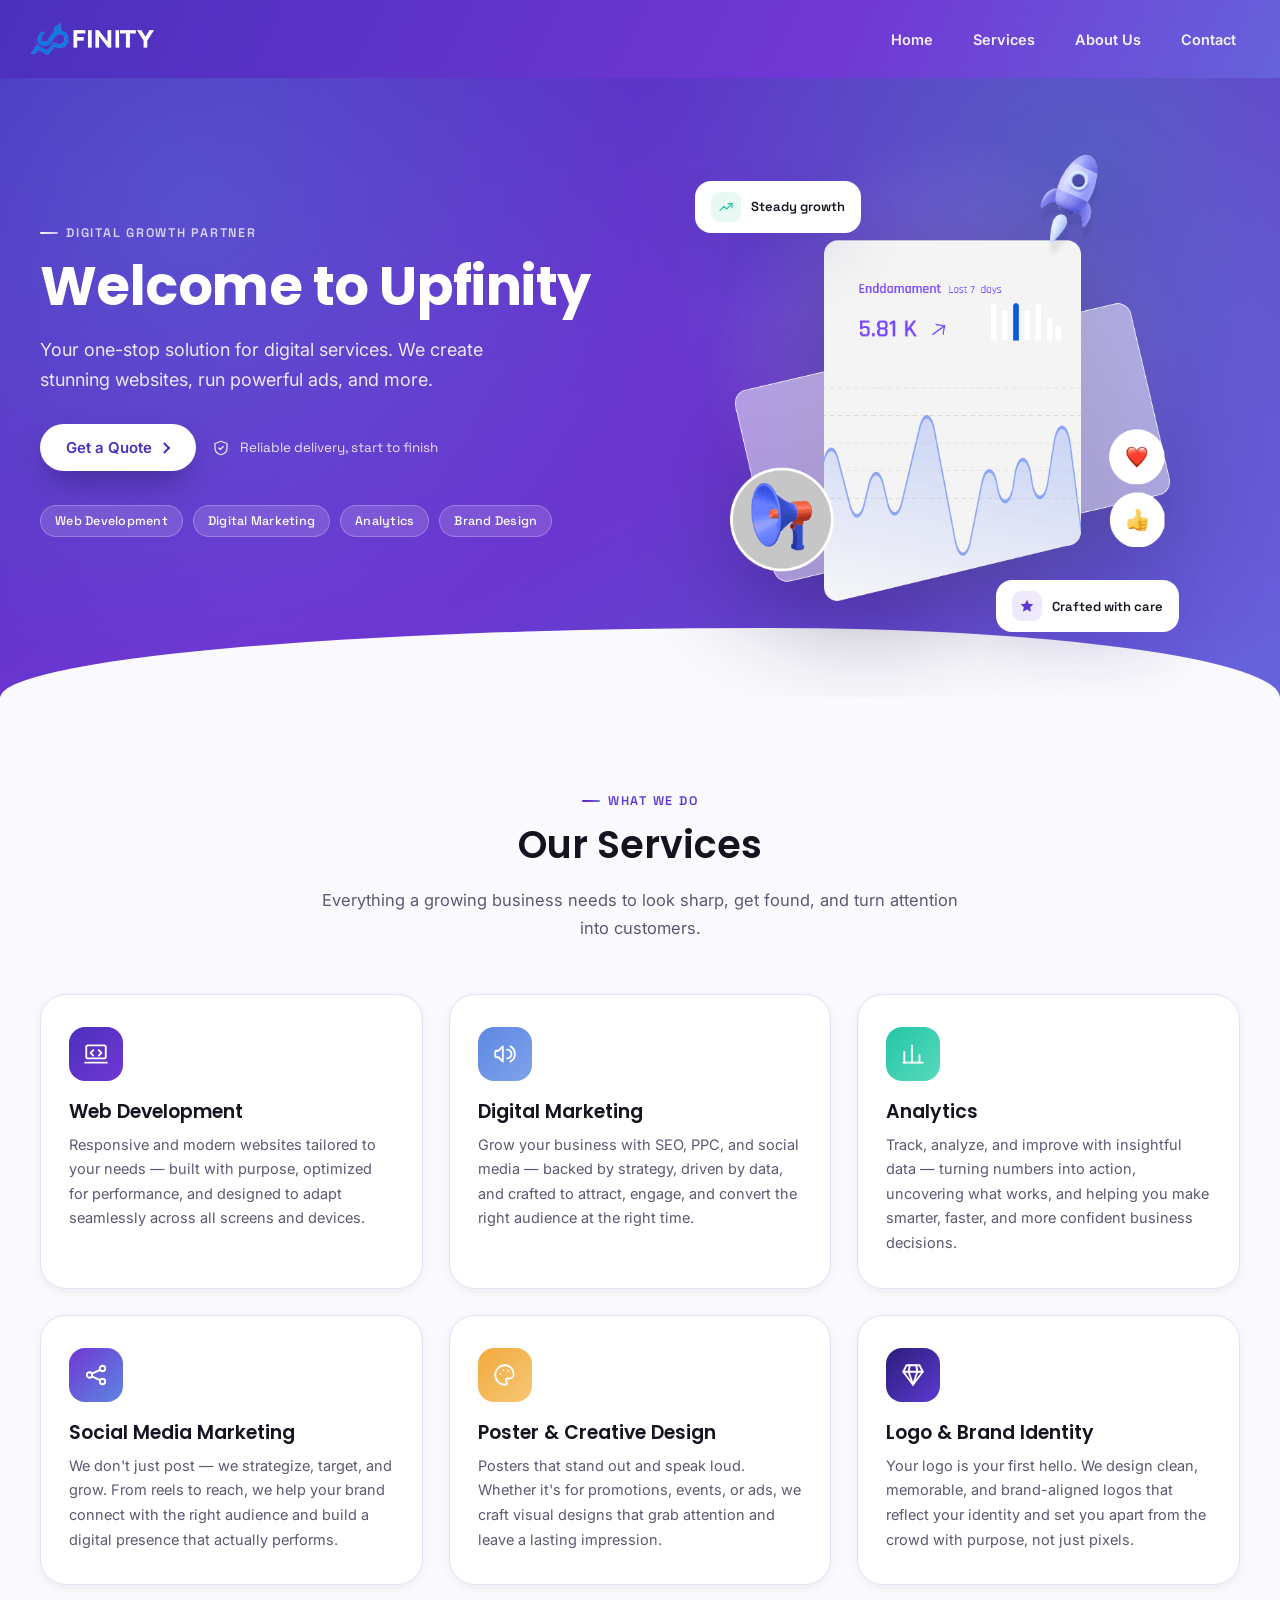
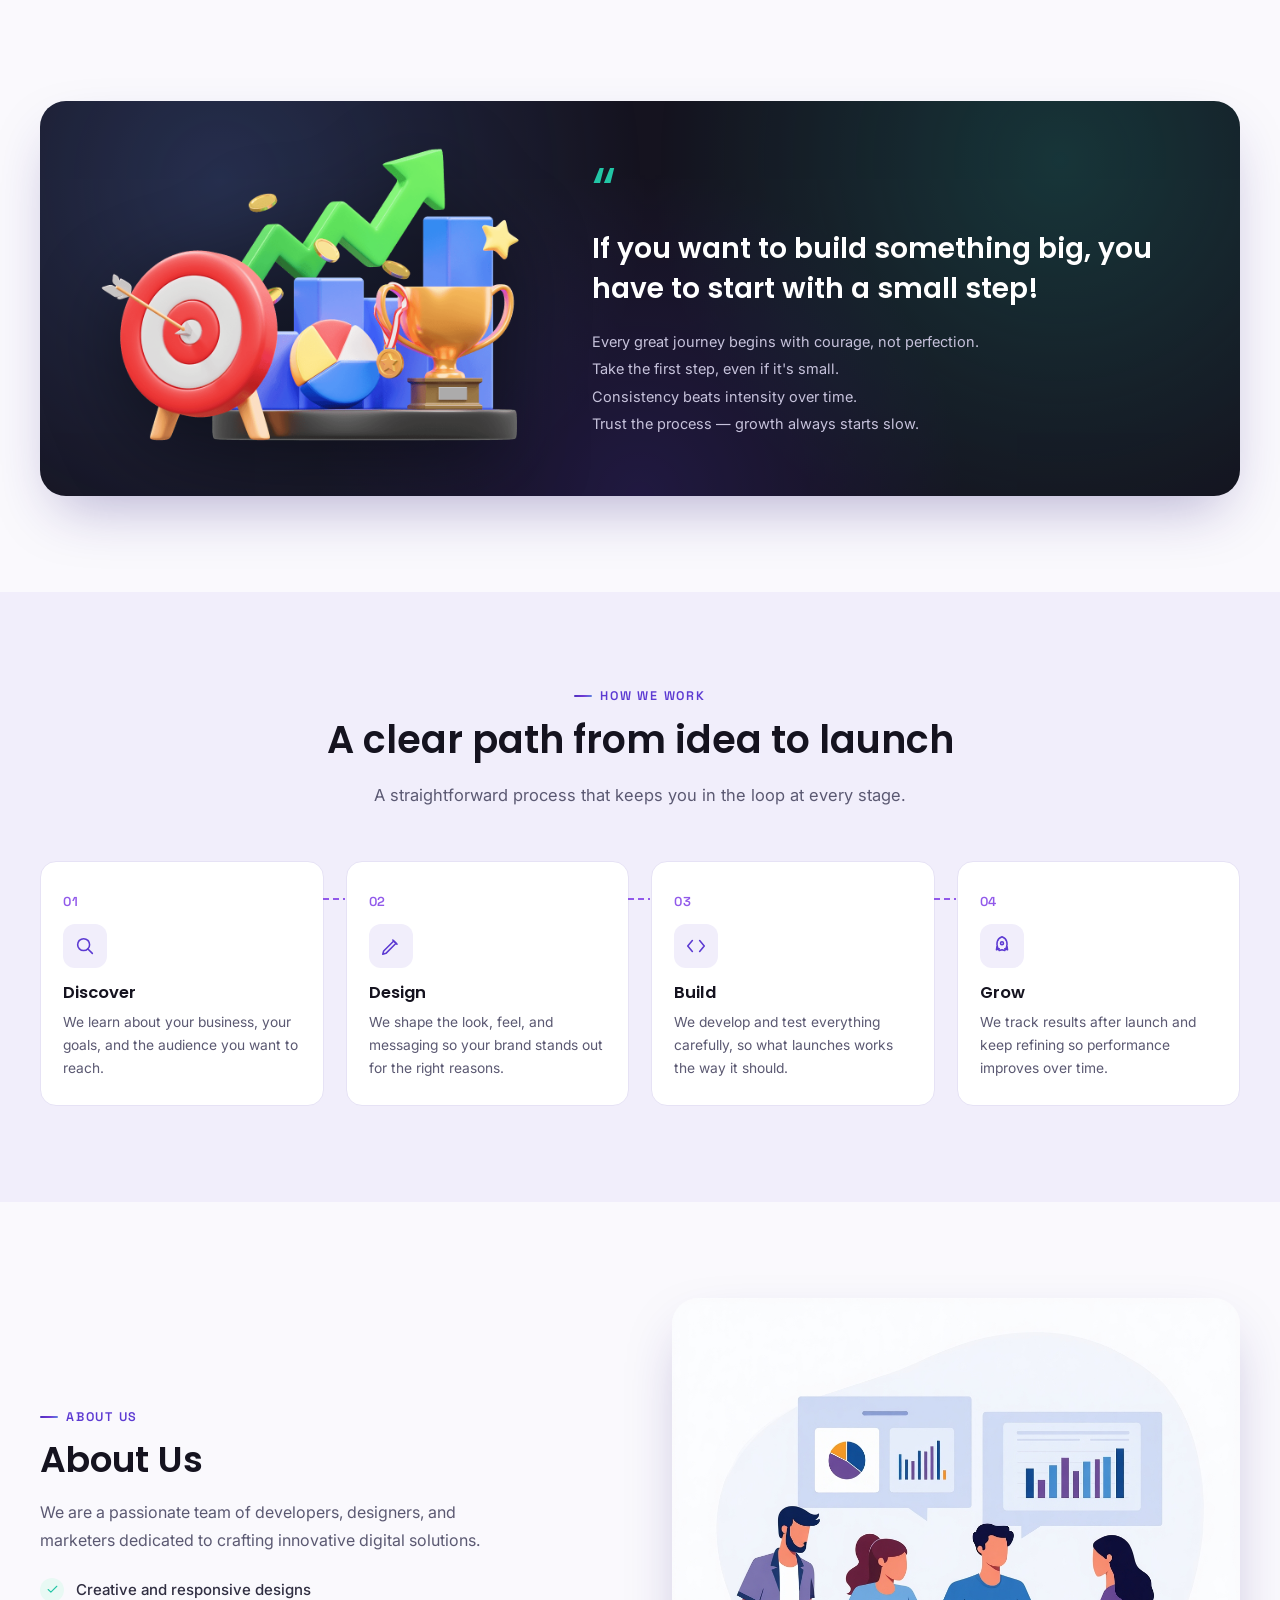
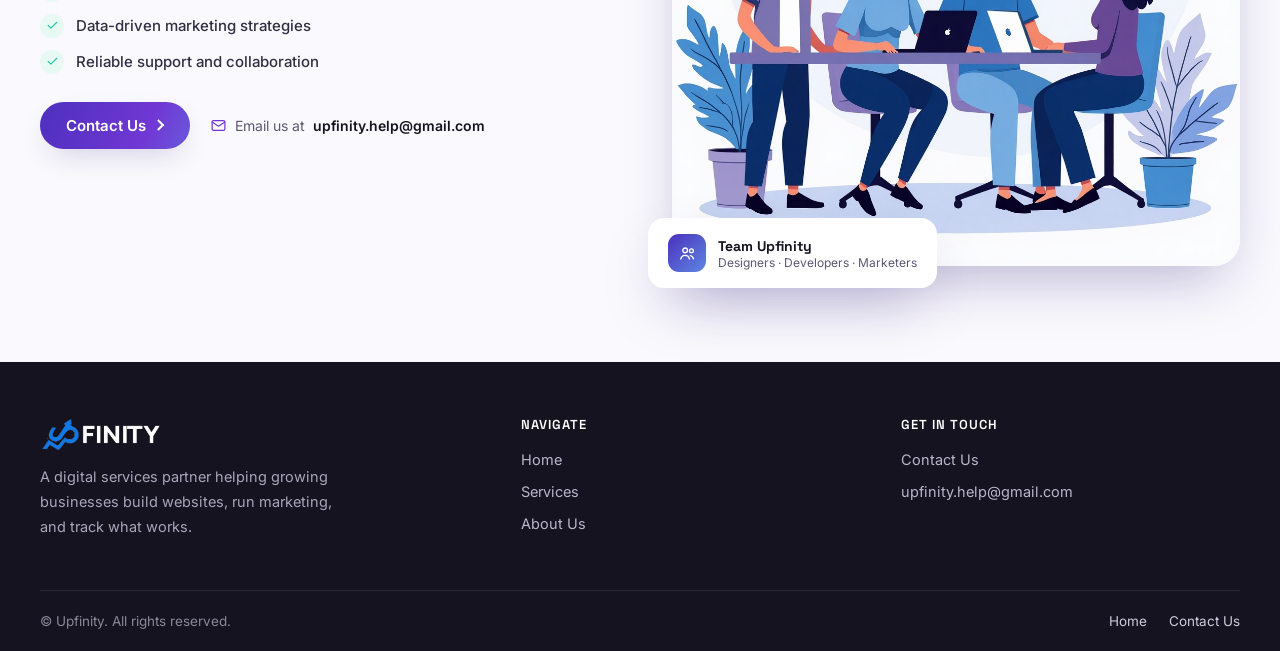
==== index.html @ d8beb96d "fix : nav bar home link" ====
<!DOCTYPE html>
<html lang="en">

<head>
  <meta charset="UTF-8" />
  <meta name="viewport" content="width=device-width, initial-scale=1.0" />
  <title>Upfinity — Digital Services That Move Your Business Up</title>
  <meta name="description" content="Upfinity is a digital services partner for growing businesses — web development, digital marketing, analytics, social media, and brand design." />

  <link rel="preconnect" href="https://fonts.googleapis.com">
  <link rel="preconnect" href="https://fonts.gstatic.com" crossorigin>
  <link href="https://fonts.googleapis.com/css2?family=Poppins:wght@500;600;700&family=Inter:wght@400;500;600&family=Space+Grotesk:wght@500;600&display=swap" rel="stylesheet" />

  <link rel="stylesheet" href="css/theme.css" />
  <link rel="stylesheet" href="css/style.css" />
  <link rel="icon" type="image/png" href="favicon.png">
</head>

<body class="js-off">

  <header>
    <div class="header-inner">
      <a href="index.html" class="brand-link"><img src="images/name.png" alt="Upfinity" class="up-name"></a>

      <nav id="site-nav">
        <ul class="nav-links">
          <li><a href="https://upfinity.netlify.app">Home</a></li>
          <li><a href="#services">Services</a></li>
          <li><a href="#about">About Us</a></li>
          <li><a href="#contact">Contact</a></li>
        </ul>
      </nav>

      <button class="nav-toggle" type="button" aria-label="Toggle menu" aria-controls="site-nav" aria-expanded="false">
        <svg class="icon-menu" viewBox="0 0 24 24" fill="none" stroke="currentColor" stroke-width="1.8" stroke-linecap="round"><line x1="3" y1="6" x2="21" y2="6"/><line x1="3" y1="12" x2="21" y2="12"/><line x1="3" y1="18" x2="21" y2="18"/></svg>
        <svg class="icon-close" viewBox="0 0 24 24" fill="none" stroke="currentColor" stroke-width="1.8" stroke-linecap="round"><line x1="5" y1="5" x2="19" y2="19"/><line x1="19" y1="5" x2="5" y2="19"/></svg>
      </button>
    </div>
  </header>

  <section class="hero" id="hero">
    <div class="container">
      <div class="hero-text" data-reveal>
        <span class="eyebrow on-dark">Digital growth partner</span>
        <h1>Welcome to Upfinity</h1>
        <p>Your one-stop solution for digital services. We create stunning websites, run powerful ads, and more.</p>

        <div class="hero-cta-row">
          <a href="contact.html" class="btn-about">Get a Quote</a>
          <span class="hero-note">
            <svg viewBox="0 0 24 24" fill="none" stroke="currentColor" stroke-width="1.7" stroke-linecap="round" stroke-linejoin="round"><path d="M12 3 4 6v6c0 4.5 3 7.7 8 9 5-1.3 8-4.5 8-9V6l-8-3Z"/><path d="m9 12 2 2 4-4"/></svg>
            Reliable delivery, start to finish
          </span>
        </div>

        <div class="capability-strip">
          <span>Web Development</span>
          <span>Digital Marketing</span>
          <span>Analytics</span>
          <span>Brand Design</span>
        </div>
      </div>

      <div class="hero-art" data-reveal="scale">
        <div class="hero-art-frame">
          <div class="hero-glow" aria-hidden="true"></div>
          <img src="images/banner-img.png" alt="Upfinity growth analytics dashboard">

          <div class="float-chip chip-a" aria-hidden="true">
            <span class="chip-ic">
              <svg viewBox="0 0 24 24" fill="none" stroke="currentColor" stroke-width="1.7" stroke-linecap="round" stroke-linejoin="round"><path d="M3 17l6-6 4 4 8-8"/><path d="M15 7h6v6"/></svg>
            </span>
            Steady growth
          </div>
          <div class="float-chip chip-b" aria-hidden="true">
            <span class="chip-ic">
              <svg viewBox="0 0 24 24" fill="currentColor" stroke="none"><path d="M12 2.5 14.8 8.6 21.5 9.5 16.7 14 18 20.7 12 17.3 6 20.7 7.3 14 2.5 9.5 9.2 8.6 12 2.5Z"/></svg>
            </span>
            Crafted with care
          </div>
        </div>
      </div>
    </div>
  </section>

  <section class="section" id="services">
    <div class="container">
      <div class="section-head" data-reveal>
        <span class="eyebrow" style="justify-content:center;display:flex;">What we do</span>
        <h2>Our Services</h2>
        <p>Everything a growing business needs to look sharp, get found, and turn attention into customers.</p>
      </div>

      <div class="features">
        <div class="card" data-reveal>
          <div class="card-icon">
            <svg viewBox="0 0 24 24" fill="none" stroke="currentColor" stroke-width="1.7" stroke-linecap="round" stroke-linejoin="round"><rect x="3" y="4" width="18" height="12" rx="1.5"/><path d="M2 20h20"/><path d="M9.5 8.5 7 11l2.5 2.5"/><path d="M14.5 8.5 17 11l-2.5 2.5"/></svg>
          </div>
          <h3>Web Development</h3>
          <p>Responsive and modern websites tailored to your needs — built with purpose, optimized for performance, and designed to adapt seamlessly across all screens and devices.</p>
        </div>

        <div class="card" data-reveal>
          <div class="card-icon">
            <svg viewBox="0 0 24 24" fill="none" stroke="currentColor" stroke-width="1.7" stroke-linecap="round" stroke-linejoin="round"><path d="M3 10v4a1 1 0 0 0 1 1h2l4 4V5L6 9H4a1 1 0 0 0-1 1Z"/><path d="M14 8a4 4 0 0 1 0 8"/><path d="M17 5a8 8 0 0 1 0 14"/></svg>
          </div>
          <h3>Digital Marketing</h3>
          <p>Grow your business with SEO, PPC, and social media — backed by strategy, driven by data, and crafted to attract, engage, and convert the right audience at the right time.</p>
        </div>

        <div class="card" data-reveal>
          <div class="card-icon">
            <svg viewBox="0 0 24 24" fill="none" stroke="currentColor" stroke-width="1.7" stroke-linecap="round" stroke-linejoin="round"><path d="M4 20V10"/><path d="M11 20V4"/><path d="M18 20v-7"/><path d="M3 20h18"/></svg>
          </div>
          <h3>Analytics</h3>
          <p>Track, analyze, and improve with insightful data — turning numbers into action, uncovering what works, and helping you make smarter, faster, and more confident business decisions.</p>
        </div>

        <div class="card" data-reveal>
          <div class="card-icon">
            <svg viewBox="0 0 24 24" fill="none" stroke="currentColor" stroke-width="1.7" stroke-linecap="round" stroke-linejoin="round"><circle cx="6" cy="12" r="2.5"/><circle cx="18" cy="6" r="2.5"/><circle cx="18" cy="18" r="2.5"/><path d="M8.2 10.8 15.8 7.2"/><path d="M8.2 13.2 15.8 16.8"/></svg>
          </div>
          <h3>Social Media Marketing</h3>
          <p>We don't just post — we strategize, target, and grow. From reels to reach, we help your brand connect with the right audience and build a digital presence that actually performs.</p>
        </div>

        <div class="card" data-reveal>
          <div class="card-icon">
            <svg viewBox="0 0 24 24" fill="none" stroke="currentColor" stroke-width="1.7" stroke-linecap="round" stroke-linejoin="round"><path d="M12 3a9 9 0 1 0 0 18c1.1 0 1.8-.9 1.8-1.8 0-.5-.2-.9-.5-1.2-.3-.3-.5-.7-.5-1.2 0-.9.7-1.6 1.6-1.6H16a4 4 0 0 0 4-4c0-4.4-3.6-8.2-8-8.2Z"/><path d="M7.5 11h.01M10.5 7.5h.01M15 8h.01"/></svg>
          </div>
          <h3>Poster &amp; Creative Design</h3>
          <p>Posters that stand out and speak loud. Whether it's for promotions, events, or ads, we craft visual designs that grab attention and leave a lasting impression.</p>
        </div>

        <div class="card" data-reveal>
          <div class="card-icon">
            <svg viewBox="0 0 24 24" fill="none" stroke="currentColor" stroke-width="1.7" stroke-linecap="round" stroke-linejoin="round"><path d="M6 3h12l3 6-9 12L3 9Z"/><path d="M3 9h18"/><path d="M9 3 8 9l4 12 4-12-1-6"/></svg>
          </div>
          <h3>Logo &amp; Brand Identity</h3>
          <p>Your logo is your first hello. We design clean, memorable, and brand-aligned logos that reflect your identity and set you apart from the crowd with purpose, not just pixels.</p>
        </div>
      </div>
    </div>
  </section>

  <section class="growth-panel">
    <div class="container">
      <div class="growth-card" data-reveal>
        <div class="growth-media">
          <img src="images/grow.png" alt="Illustration representing business growth and achievement">
        </div>
        <div class="growth-copy">
          <span class="quote-mark" aria-hidden="true">&ldquo;</span>
          <h3>If you want to build something big, you have to start with a small step!</h3>
          <p>
            Every great journey begins with courage, not perfection.<br>
            Take the first step, even if it's small.<br>
            Consistency beats intensity over time.<br>
            Trust the process — growth always starts slow.
          </p>
        </div>
      </div>
    </div>
  </section>

  <section class="section" id="process">
    <div class="container">
      <div class="section-head" data-reveal>
        <span class="eyebrow" style="justify-content:center;display:flex;">How we work</span>
        <h2>A clear path from idea to launch</h2>
        <p>A straightforward process that keeps you in the loop at every stage.</p>
      </div>

      <div class="process-grid">
        <div class="process-step" data-reveal>
          <span class="step-num">01</span>
          <div class="step-icon">
            <svg viewBox="0 0 24 24" fill="none" stroke="currentColor" stroke-width="1.7" stroke-linecap="round" stroke-linejoin="round"><circle cx="10.5" cy="10.5" r="6.5"/><line x1="20" y1="20" x2="15.2" y2="15.2"/></svg>
          </div>
          <h3>Discover</h3>
          <p>We learn about your business, your goals, and the audience you want to reach.</p>
        </div>

        <div class="process-step" data-reveal>
          <span class="step-num">02</span>
          <div class="step-icon">
            <svg viewBox="0 0 24 24" fill="none" stroke="currentColor" stroke-width="1.7" stroke-linecap="round" stroke-linejoin="round"><path d="M3 21l3.5-1 11-11-2.5-2.5-11 11L3 21Z"/><path d="M14 5.5 18.5 10"/></svg>
          </div>
          <h3>Design</h3>
          <p>We shape the look, feel, and messaging so your brand stands out for the right reasons.</p>
        </div>

        <div class="process-step" data-reveal>
          <span class="step-num">03</span>
          <div class="step-icon">
            <svg viewBox="0 0 24 24" fill="none" stroke="currentColor" stroke-width="1.7" stroke-linecap="round" stroke-linejoin="round"><polyline points="8 6 3 12 8 18"/><polyline points="16 6 21 12 16 18"/></svg>
          </div>
          <h3>Build</h3>
          <p>We develop and test everything carefully, so what launches works the way it should.</p>
        </div>

        <div class="process-step" data-reveal>
          <span class="step-num">04</span>
          <div class="step-icon">
            <svg viewBox="0 0 24 24" fill="none" stroke="currentColor" stroke-width="1.7" stroke-linecap="round" stroke-linejoin="round"><path d="M12 2c3 1 5.5 4 5.5 8 0 3-1.5 5.5-2.5 7l-3-1-3 1c-1-1.5-2.5-4-2.5-7 0-4 2.5-7 5.5-8Z"/><path d="M9 15l-3 1 .5-3.2"/><path d="M15 15l3 1-.5-3.2"/><circle cx="12" cy="9" r="1.6"/></svg>
          </div>
          <h3>Grow</h3>
          <p>We track results after launch and keep refining so performance improves over time.</p>
        </div>
      </div>
    </div>
  </section>

  <section class="section" id="about">
    <div class="container">
      <div class="about-container">
        <div class="about-text" data-reveal>
          <span class="eyebrow">About us</span>
          <h2>About Us</h2>
          <p>
            We are a passionate team of developers, designers, and marketers dedicated to crafting innovative digital solutions.
          </p>
          <ul class="about-list">
            <li><span class="li-check"><svg viewBox="0 0 24 24" fill="none" stroke="currentColor" stroke-width="2" stroke-linecap="round" stroke-linejoin="round"><polyline points="20 6 9 17 4 12"/></svg></span>Creative and responsive designs</li>
            <li><span class="li-check"><svg viewBox="0 0 24 24" fill="none" stroke="currentColor" stroke-width="2" stroke-linecap="round" stroke-linejoin="round"><polyline points="20 6 9 17 4 12"/></svg></span>Data-driven marketing strategies</li>
            <li><span class="li-check"><svg viewBox="0 0 24 24" fill="none" stroke="currentColor" stroke-width="2" stroke-linecap="round" stroke-linejoin="round"><polyline points="20 6 9 17 4 12"/></svg></span>Reliable support and collaboration</li>
          </ul>

          <div class="about-actions">
            <a href="contact.html" class="btn-about">Contact Us</a>
            <span class="about-email">
              <svg viewBox="0 0 24 24" fill="none" stroke="currentColor" stroke-width="1.7" stroke-linecap="round" stroke-linejoin="round"><rect x="3" y="5" width="18" height="14" rx="2"/><path d="m3 7 9 6 9-6"/></svg>
              Email us at <strong>upfinity.help@gmail.com</strong>
            </span>
          </div>
        </div>

        <div class="about-image" data-reveal="scale">
          <div class="about-image-frame">
            <img src="images/about-us.jpg" alt="The Upfinity team collaborating around a shared table">
          </div>
          <div class="about-badge">
            <span class="badge-ic">
              <svg viewBox="0 0 24 24" fill="none" stroke="currentColor" stroke-width="1.7" stroke-linecap="round" stroke-linejoin="round"><circle cx="9" cy="8" r="3"/><path d="M3.5 19c.8-3 3-4.6 5.5-4.6s4.7 1.6 5.5 4.6"/><circle cx="17" cy="8.5" r="2.4"/><path d="M15.5 14.6c1.9.3 3.4 1.7 4 4"/></svg>
            </span>
            <span>
              <strong>Team Upfinity</strong>
              <span>Designers · Developers · Marketers</span>
            </span>
          </div>
        </div>
      </div>
    </div>
  </section>

  <footer id="contact">
    <div class="container">
      <div class="footer-grid">
        <div class="footer-brand">
          <img src="images/name.png" alt="Upfinity" class="up-name">
          <p>A digital services partner helping growing businesses build websites, run marketing, and track what works.</p>
        </div>
        <div class="footer-col">
          <h4>Navigate</h4>
          <ul>
            <li><a href="https://upfinity-git.github.io/upfinity-site/">Home</a></li>
            <li><a href="#services">Services</a></li>
            <li><a href="#about">About Us</a></li>
          </ul>
        </div>
        <div class="footer-col">
          <h4>Get in touch</h4>
          <ul>
            <li><a href="contact.html">Contact Us</a></li>
            <li><a href="mailto:upfinity.help@gmail.com">upfinity.help@gmail.com</a></li>
          </ul>
        </div>
      </div>
      <div class="footer-container">
        <p class="copyright">© Upfinity. All rights reserved.</p>
        <div class="footer-links">
          <a href="https://upfinity-git.github.io/upfinity-site/">Home</a>
          <a href="contact.html">Contact Us</a>
        </div>
      </div>
    </div>
  </footer>

  <button class="to-top" type="button" aria-label="Back to top">
    <svg viewBox="0 0 24 24" fill="none" stroke="currentColor" stroke-width="2" stroke-linecap="round" stroke-linejoin="round"><line x1="12" y1="19" x2="12" y2="5"/><polyline points="6 11 12 5 18 11"/></svg>
  </button>

  <script src="js/main.js"></script>
</body>
</html>
---- css/theme.css ----
/* =========================================================
   UPFINITY — SHARED THEME
   Design tokens, reset, header/nav, footer, buttons, utilities.
   Loaded on every page, before the page-specific stylesheet.
   ========================================================= */

:root{
  /* ---- Color: brand violet, kept from the original palette,
     extended into a small named scale ---- */
  --violet-900:#2c1c7a;
  --violet-700:#4b30bd;   /* primary — from original header/hero */
  --violet-600:#5c3ad2;
  --violet-500:#7137d4;   /* from original buttons */
  --violet-400:#9159ea;   /* from original button hover */
  --lilac-300:#c9b7f7;
  --blue-500:#5d87e1;     /* from original contact gradient */
  --teal-500:#22c6a6;     /* growth accent, refined from #30bd9b */
  --amber-500:#f2a93c;    /* small warm accent for highlights */

  --ink-900:#15131f;
  --ink-700:#312f42;
  --ink-500:#5b5972;
  --ink-300:#8f8da3;

  --surface-0:#ffffff;
  --surface-50:#faf9fd;
  --surface-100:#f1eefb;
  --surface-200:#e9e4f9;
  --border:#e6e2f5;

  --grad-brand: linear-gradient(115deg, var(--violet-700) 0%, var(--violet-500) 52%, var(--blue-500) 100%);
  --grad-brand-hover: linear-gradient(115deg, var(--violet-900) 0%, var(--violet-700) 52%, var(--violet-500) 100%);
  --grad-mesh: radial-gradient(circle at 15% 20%, rgba(93,135,225,.35), transparent 40%),
               radial-gradient(circle at 85% 15%, rgba(34,198,166,.28), transparent 38%),
               radial-gradient(circle at 50% 100%, rgba(75,48,189,.30), transparent 45%);

  /* ---- Type ---- */
  --font-display:'Poppins', 'Segoe UI', sans-serif;
  --font-body:'Inter', 'Segoe UI', sans-serif;
  --font-label:'Space Grotesk', 'Segoe UI', sans-serif;

  /* ---- Shape & shadow ---- */
  --radius-sm:10px;
  --radius-md:16px;
  --radius-lg:26px;
  --radius-pill:999px;
  --shadow-sm: 0 2px 10px rgba(21,19,31,.06);
  --shadow-md: 0 12px 30px -10px rgba(43,26,120,.22);
  --shadow-lg: 0 25px 60px -18px rgba(43,26,120,.35);

  --container:1400px;
  --header-h:78px;
}

/* ---------------------------------------------------------
   Reset
   --------------------------------------------------------- */
*, *::before, *::after{ box-sizing:border-box; }
html{ scroll-behavior:smooth; scroll-padding-top: calc(var(--header-h) + 14px); }
html, body{ width:100%; overflow-x:hidden; }

body{
  margin:0;
  font-family:var(--font-body);
  background:var(--surface-50);
  color:var(--ink-700);
  -webkit-font-smoothing:antialiased;
  text-rendering:optimizeLegibility;
}

img{ max-width:100%; height:auto; display:block; }
a{ color:inherit; }
ul{ margin:0; }
button{ font-family:inherit; }

h1,h2,h3,h4{
  font-family:var(--font-display);
  color:var(--ink-900);
  line-height:1.15;
  margin:0 0 .5em;
  font-weight:600;
}

p{ margin:0 0 1em; }

.container{
  width:100%;
  max-width:var(--container);
  margin:0 auto;
  padding:0 clamp(20px, 4vw, 40px);
}

/* Eyebrow / section label — used to name what a section is about */
.eyebrow{
  display:inline-flex;
  align-items:center;
  gap:8px;
  font-family:var(--font-label);
  font-size:12.5px;
  font-weight:600;
  letter-spacing:.14em;
  text-transform:uppercase;
  color:var(--violet-600);
  margin-bottom:14px;
}
.eyebrow::before{
  content:"";
  width:18px; height:2px;
  border-radius:2px;
  background:var(--grad-brand);
}
.eyebrow.on-dark{ color:#dcd3fb; }
.eyebrow.on-dark::before{ background:linear-gradient(90deg,#fff,#c9b7f7); }
.eyebrow.center{ display:inline-flex; justify-content:center; }

/* Reveal-on-scroll (progressive enhancement, no library) */
[data-reveal]{
  opacity:0;
  transform:translateY(22px);
  transition:opacity .7s cubic-bezier(.2,.7,.2,1), transform .7s cubic-bezier(.2,.7,.2,1);
}
[data-reveal].in-view{ opacity:1; transform:translateY(0); }
[data-reveal="scale"]{ transform:translateY(0) scale(.94); }
[data-reveal="scale"].in-view{ transform:translateY(0) scale(1); }
@media (prefers-reduced-motion: reduce){
  [data-reveal]{ opacity:1; transform:none; transition:none; }
  html{ scroll-behavior:auto; }
}
.js-off [data-reveal]{ opacity:1; transform:none; } /* if JS never runs, content still shows */

/* ---------------------------------------------------------
   Buttons — same targets/labels everywhere, styling only
   --------------------------------------------------------- */
.btn-about{
  --btn-fg:#fff;
  position:relative;
  display:inline-flex;
  align-items:center;
  gap:10px;
  padding:14px 26px;
  background:var(--grad-brand);
  background-size:140% 140%;
  background-position:0% 50%;
  color:var(--btn-fg);
  font-family:var(--font-body);
  font-weight:600;
  font-size:15px;
  border-radius:var(--radius-pill);
  text-decoration:none;
  box-shadow:var(--shadow-md);
  transition:transform .25s ease, box-shadow .25s ease, background-position .5s ease;
}
.btn-about::after{
  content:"";
  width:8px; height:8px;
  border-top:2px solid currentColor;
  border-right:2px solid currentColor;
  transform:rotate(45deg) translate(-1px,1px);
  transition:transform .25s ease;
}
.btn-about:hover{
  transform:translateY(-3px);
  box-shadow:var(--shadow-lg);
  background-position:100% 50%;
}
.btn-about:hover::after{ transform:rotate(45deg) translate(1px,-1px); }
.btn-about:active{ transform:translateY(-1px); }
.btn-about:focus-visible{ outline:3px solid var(--blue-500); outline-offset:3px; }

.btn-ghost{
  display:inline-flex;
  align-items:center;
  gap:8px;
  padding:13px 24px;
  border-radius:var(--radius-pill);
  border:1.5px solid var(--border);
  color:var(--ink-700);
  font-weight:600;
  font-size:15px;
  text-decoration:none;
  background:var(--surface-0);
  transition:border-color .25s ease, transform .25s ease, color .25s ease;
}
.btn-ghost:hover{ border-color:var(--violet-500); color:var(--violet-600); transform:translateY(-2px); }

/* ---------------------------------------------------------
   Header
   --------------------------------------------------------- */
header{
  position:sticky;
  top:0;
  z-index:100;
  height:var(--header-h);
  display:flex;
  align-items:center;
  padding:0 28px;
  background:linear-gradient(115deg, var(--violet-700), var(--violet-500) 65%, var(--blue-500) 130%);
  color:#fff;
}
header .header-inner{
  width:100%;
  max-width:var(--container);
  margin:0 auto;
  display:flex;
  align-items:center;
  justify-content:space-between;
  gap:20px;
}
header.is-scrolled{
  box-shadow:0 10px 30px -12px rgba(21,10,60,.45);
}
.brand-link{ display:inline-flex; align-items:center; }
.up-name{ width:158px; height:auto; }

nav{ display:flex; align-items:center; }
.nav-links{
  display:flex;
  align-items:center;
  gap:8px;
  list-style:none;
  padding:0;
  margin:0;
}
.nav-links a{
  display:inline-block;
  padding:9px 16px;
  color:#fff;
  text-decoration:none;
  font-weight:600;
  font-size:14.5px;
  border-radius:var(--radius-pill);
  opacity:.92;
  transition:background .25s ease, opacity .25s ease;
}
.nav-links a:hover{ background:rgba(255,255,255,.16); opacity:1; }
.nav-links a:focus-visible{ outline:2px solid #fff; outline-offset:2px; }

.nav-toggle{
  display:none;
  width:44px; height:44px;
  border-radius:var(--radius-sm);
  border:1px solid rgba(255,255,255,.4);
  background:rgba(255,255,255,.08);
  color:#fff;
  align-items:center;
  justify-content:center;
  cursor:pointer;
}
.nav-toggle svg{ width:22px; height:22px; }
.nav-toggle .icon-close{ display:none; }
.nav-open .nav-toggle .icon-menu{ display:none; }
.nav-open .nav-toggle .icon-close{ display:block; }

@media (max-width: 860px){
  .nav-toggle{ display:inline-flex; }
  nav{
    position:fixed;
    inset:var(--header-h) 0 0 0;
    background:linear-gradient(180deg, var(--violet-700), var(--violet-900));
    transform:translateY(-14px);
    opacity:0;
    visibility:hidden;
    pointer-events:none;
    transition:opacity .28s ease, transform .28s ease, visibility .28s;
    padding-top:12px;
  }
  .nav-open nav{
    transform:translateY(0);
    opacity:1;
    visibility:visible;
    pointer-events:auto;
  }
  nav{ align-items:flex-start; overflow-y:auto; }
  .nav-links{
    flex-direction:column;
    align-items:stretch;
    gap:2px;
    padding:14px 20px;
  }
  .nav-links a{
    padding:16px 18px;
    font-size:17px;
    border-bottom:1px solid rgba(255,255,255,.12);
    border-radius:10px;
  }
}

/* ---------------------------------------------------------
   Footer
   --------------------------------------------------------- */
footer{
  background:var(--ink-900);
  color:#cfccdd;
  padding:56px 0 22px;
}
.footer-grid{
  display:grid;
  grid-template-columns:1.3fr 1fr 1fr;
  gap:40px;
  padding-bottom:36px;
  border-bottom:1px solid rgba(255,255,255,.08);
}
.footer-brand .up-name{ width:150px; margin-bottom:14px; }
.footer-brand p{ color:#a9a6bc; font-size:14.5px; line-height:1.7; max-width:320px; }
.footer-col h4{
  font-family:var(--font-label);
  color:#fff;
  font-size:13px;
  letter-spacing:.08em;
  text-transform:uppercase;
  margin-bottom:16px;
}
.footer-col ul{ list-style:none; padding:0; display:flex; flex-direction:column; gap:12px; }
.footer-col a{
  color:#b9b6cc;
  text-decoration:none;
  font-size:14.5px;
  transition:color .2s ease;
}
.footer-col a:hover{ color:#fff; }
.footer-container{
  display:flex;
  justify-content:space-between;
  align-items:center;
  flex-wrap:wrap;
  gap:10px;
  padding-top:22px;
}
.copyright{ margin:0; font-size:13.5px; color:#8b8899; text-align:left; }
.footer-links{ margin:0; display:flex; gap:22px; }
.footer-links a{
  color:#cfccdd;
  text-decoration:none;
  font-size:13.5px;
  transition:color .2s ease;
}
.footer-links a:hover{ color:#fff; text-decoration:underline; text-underline-offset:4px; }

@media (max-width:860px){
  .footer-grid{ grid-template-columns:1fr 1fr; }
  .footer-brand{ grid-column:1 / -1; }
}
@media (max-width:600px){
  .footer-grid{ grid-template-columns:1fr; text-align:left; }
  .footer-container{ flex-direction:column; text-align:center; }
  .copyright{ text-align:center; }
}

/* ---------------------------------------------------------
   Back-to-top
   --------------------------------------------------------- */
.to-top{
  position:fixed;
  right:22px;
  bottom:22px;
  width:48px; height:48px;
  border-radius:50%;
  border:none;
  background:var(--grad-brand);
  color:#fff;
  box-shadow:var(--shadow-lg);
  display:flex;
  align-items:center;
  justify-content:center;
  cursor:pointer;
  opacity:0;
  transform:translateY(10px) scale(.9);
  pointer-events:none;
  transition:opacity .25s ease, transform .25s ease;
  z-index:90;
}
.to-top.is-visible{ opacity:1; transform:translateY(0) scale(1); pointer-events:auto; }
.to-top svg{ width:20px; height:20px; }
.to-top:hover{ transform:translateY(-3px) scale(1.04); }

/* ---------------------------------------------------------
   Small shared bits
   --------------------------------------------------------- */
.dot-grid{
  background-image:radial-gradient(rgba(75,48,189,.16) 1.4px, transparent 1.4px);
  background-size:22px 22px;
}
.visually-hidden{
  position:absolute; width:1px; height:1px; overflow:hidden;
  clip:rect(0 0 0 0); white-space:nowrap; border:0; padding:0; margin:-1px;
}
---- css/style.css ----
/* =========================================================
   UPFINITY — HOME PAGE
   Loaded after theme.css
   ========================================================= */

/* ---------------------------------------------------------
   Hero
   --------------------------------------------------------- */
.hero{
  position:relative;
  overflow:hidden;
  background:linear-gradient(150deg, var(--violet-700) 0%, var(--violet-500) 58%, var(--blue-500) 130%);
  color:#fff;
  padding:76px 0 96px;
}
.hero::before{
  content:"";
  position:absolute; inset:0;
  background:var(--grad-mesh);
  pointer-events:none;
}
.hero::after{
  content:"";
  position:absolute;
  left:0; right:0; bottom:-1px;
  height:70px;
  background:var(--surface-50);
  border-radius:60% 40% 0 0 / 100% 100% 0 0;
}
.hero .container{
  position:relative;
  z-index:1;
  display:grid;
  grid-template-columns:1fr 1fr;
  align-items:center;
  gap:40px;
}
.hero-text{ max-width:560px; }
.hero-text h1{
  color:#fff;
  font-size:clamp(34px, 4.6vw, 54px);
  font-weight:700;
  letter-spacing:-.01em;
  margin-bottom:18px;
}
.hero-text p{
  font-size:18px;
  line-height:1.65;
  color:rgba(255,255,255,.88);
  max-width:480px;
}
.hero-cta-row{
  display:flex;
  align-items:center;
  flex-wrap:wrap;
  gap:16px;
  margin-top:30px;
}
.hero .btn-about{ background:#fff; color:var(--violet-700); box-shadow:0 14px 34px -10px rgba(10,5,40,.45); }
.hero .btn-about::after{ border-color:var(--violet-700); }
.hero .btn-about:hover{ background:#fff; color:var(--violet-900); }

.hero-note{
  display:flex;
  align-items:center;
  gap:10px;
  font-family:var(--font-label);
  font-size:13.5px;
  color:rgba(255,255,255,.85);
}
.hero-note svg{ width:18px; height:18px; flex:none; }

.capability-strip{
  position:relative;
  z-index:1;
  display:flex;
  flex-wrap:wrap;
  gap:10px;
  margin-top:34px;
}
.capability-strip span{
  font-family:var(--font-label);
  font-size:12.5px;
  font-weight:500;
  letter-spacing:.02em;
  color:#fff;
  background:rgba(255,255,255,.14);
  border:1px solid rgba(255,255,255,.24);
  padding:7px 14px;
  border-radius:var(--radius-pill);
  backdrop-filter:blur(6px);
}

.hero-art{ position:relative; }
.hero-art-frame{
  position:relative;
  max-width:440px;
  margin:0 auto;
}
.hero-art-frame img{
  position:relative;
  z-index:1;
  filter:drop-shadow(0 30px 50px rgba(10,5,45,.35));
}
.hero-glow{
  position:absolute;
  inset:-10%;
  background:radial-gradient(circle, rgba(255,255,255,.22), transparent 65%);
  filter:blur(6px);
  z-index:0;
}
.float-chip{
  position:absolute;
  display:flex;
  align-items:center;
  gap:10px;
  background:#fff;
  color:var(--ink-900);
  padding:11px 16px;
  border-radius:var(--radius-md);
  box-shadow:var(--shadow-lg);
  font-family:var(--font-label);
  font-size:13px;
  font-weight:600;
  z-index:2;
  animation:float-y 5s ease-in-out infinite;
}
.float-chip .chip-ic{
  width:30px; height:30px;
  border-radius:9px;
  display:flex; align-items:center; justify-content:center;
  flex:none;
}
.float-chip svg{ width:16px; height:16px; }
.chip-a{ top:6%; left:-8%; }
.chip-a .chip-ic{ background:#e8f9f4; color:var(--teal-500); }
.chip-b{ bottom:-7%; right:-2%; animation-delay:1.2s; }
.chip-b .chip-ic{ background:#efe9fd; color:var(--violet-600); }
@keyframes float-y{
  0%,100%{ transform:translateY(0); }
  50%{ transform:translateY(-12px); }
}
@media (prefers-reduced-motion: reduce){ .float-chip{ animation:none; } }

@media (max-width: 980px){
  .hero .container{ grid-template-columns:1fr; text-align:center; }
  .hero-text{ max-width:100%; margin:0 auto; }
  .hero-text p{ margin-left:auto; margin-right:auto; }
  .hero-cta-row{ justify-content:center; }
  .capability-strip{ justify-content:center; }
  .hero-art{ margin-top:44px; }
  .chip-a{ left:2%; }
  .chip-b{ right:0; }
}
@media (max-width:560px){
  .hero{ padding:56px 0 84px; }
  .float-chip{ font-size:11.5px; padding:9px 12px; }
  .float-chip .chip-ic{ width:26px; height:26px; }
}

/* ---------------------------------------------------------
   Generic section rhythm
   --------------------------------------------------------- */
.section{ padding:96px 0; }
.section-head{ max-width:640px; margin:0 auto 52px; text-align:center; }
.section-head h2{ font-size:clamp(28px,3.4vw,38px); }
.section-head p{ color:var(--ink-500); font-size:16.5px; line-height:1.7; }

/* ---------------------------------------------------------
   Services
   --------------------------------------------------------- */
#services{ position:relative; }
.features{
  display:grid;
  grid-template-columns:repeat(3, 1fr);
  gap:26px;
}
.card{
  position:relative;
  background:var(--surface-0);
  padding:32px 28px;
  border-radius:var(--radius-lg);
  border:1px solid var(--border);
  box-shadow:var(--shadow-sm);
  text-align:left;
  transition:transform .35s cubic-bezier(.2,.7,.2,1), box-shadow .35s ease, border-color .35s ease;
}
.card:hover{
  transform:translateY(-8px);
  box-shadow:var(--shadow-md);
  border-color:transparent;
}
.card-icon{
  width:54px; height:54px;
  border-radius:16px;
  display:flex; align-items:center; justify-content:center;
  margin-bottom:20px;
  color:#fff;
}
.card-icon svg{ width:26px; height:26px; }
.card:nth-child(6n+1) .card-icon{ background:linear-gradient(135deg,var(--violet-700),var(--violet-500)); }
.card:nth-child(6n+2) .card-icon{ background:linear-gradient(135deg,var(--blue-500),#7fa3ec); }
.card:nth-child(6n+3) .card-icon{ background:linear-gradient(135deg,var(--teal-500),#59d9bc); }
.card:nth-child(6n+4) .card-icon{ background:linear-gradient(135deg,var(--violet-500),var(--blue-500)); }
.card:nth-child(6n+5) .card-icon{ background:linear-gradient(135deg,var(--amber-500),#f6c877); }
.card:nth-child(6n+6) .card-icon{ background:linear-gradient(135deg,var(--violet-900),var(--violet-600)); }

.card h3{
  font-size:19px;
  margin-bottom:10px;
  display:flex;
  align-items:center;
  gap:8px;
}
.card h3 i, .card h3 svg{ display:none; } /* legacy icon markup, superseded by .card-icon */
.card p{ color:var(--ink-500); font-size:14.5px; line-height:1.7; margin:0; }

@media (max-width:980px){
  .features{ grid-template-columns:1fr 1fr; }
}
@media (max-width:640px){
  .features{ grid-template-columns:1fr; }
  .card{ padding:28px 24px; }
}

/* ---------------------------------------------------------
   Growth / quote panel  (was the plain flex "grow" section)
   --------------------------------------------------------- */
.growth-panel{ padding:20px 0 96px; }
.growth-card{
  position:relative;
  overflow:hidden;
  background:var(--ink-900);
  border-radius:var(--radius-lg);
  display:grid;
  grid-template-columns:.9fr 1.1fr;
  align-items:center;
  gap:0;
  box-shadow:var(--shadow-lg);
}
.growth-card::before{
  content:"";
  position:absolute; inset:0;
  background:var(--grad-mesh);
  opacity:.7;
}
.growth-media{
  position:relative;
  z-index:1;
  padding:40px;
  display:flex;
  align-items:center;
  justify-content:center;
}
.growth-media img{ max-width:100%; filter:drop-shadow(0 20px 40px rgba(0,0,0,.45)); }
.growth-copy{
  position:relative;
  z-index:1;
  padding:52px 56px 52px 12px;
  color:#fff;
}
.growth-copy .quote-mark{
  font-family:var(--font-display);
  font-size:64px;
  line-height:1;
  color:var(--teal-500);
  display:block;
  margin-bottom:6px;
}
.growth-copy h3{
  color:#fff;
  font-size:clamp(22px,2.6vw,28px);
  font-weight:600;
  line-height:1.4;
  margin-bottom:20px;
}
.growth-copy p{
  font-size:14.5px;
  line-height:1.9;
  color:#c6c2db;
  margin:0;
}

@media (max-width:900px){
  .growth-card{ grid-template-columns:1fr; }
  .growth-media{ padding:36px 36px 0; }
  .growth-copy{ padding:32px 36px 44px; text-align:left; }
}

/* ---------------------------------------------------------
   Process
   --------------------------------------------------------- */
#process{ background:var(--surface-100); }
.process-grid{
  display:grid;
  grid-template-columns:repeat(4, 1fr);
  gap:22px;
  counter-reset:step;
}
.process-step{
  position:relative;
  background:var(--surface-0);
  border:1px solid var(--border);
  border-radius:var(--radius-md);
  padding:28px 22px 26px;
}
.process-step .step-num{
  font-family:var(--font-label);
  font-size:13px;
  font-weight:600;
  color:var(--violet-400);
  letter-spacing:.06em;
}
.process-step .step-icon{
  width:44px; height:44px;
  border-radius:12px;
  background:var(--surface-100);
  color:var(--violet-600);
  display:flex; align-items:center; justify-content:center;
  margin:14px 0 16px;
}
.process-step .step-icon svg{ width:22px; height:22px; }
.process-step h3{ font-size:16.5px; margin-bottom:8px; }
.process-step p{ font-size:13.8px; color:var(--ink-500); line-height:1.65; margin:0; }
@media (min-width:981px){
  .process-step:not(:last-child)::after{
    content:"";
    position:absolute;
    top:36px; right:-22px;
    width:22px; height:1.5px;
    background:repeating-linear-gradient(90deg, var(--violet-400) 0 6px, transparent 6px 10px);
  }
}
@media (max-width:980px){ .process-grid{ grid-template-columns:1fr 1fr; } }
@media (max-width:600px){ .process-grid{ grid-template-columns:1fr; } }

/* ---------------------------------------------------------
   About
   --------------------------------------------------------- */
#about{ background:var(--surface-50); }
.about-container{
  display:grid;
  grid-template-columns:1fr 1fr;
  align-items:center;
  gap:64px;
  max-width:var(--container);
  margin:0 auto;
}
.about-text{ text-align:left; }
.about-text h2{ font-size:clamp(28px,3.2vw,36px); }
.about-text > p{ font-size:16px; line-height:1.75; color:var(--ink-500); max-width:480px; }

.about-list{
  list-style:none;
  padding:0;
  margin:24px 0 28px;
  display:flex;
  flex-direction:column;
  gap:12px;
}
.about-list li{
  display:flex;
  align-items:center;
  gap:12px;
  font-size:15px;
  font-weight:500;
  color:var(--ink-700);
}
.about-list .li-check{
  width:24px; height:24px;
  border-radius:50%;
  background:#e8f9f4;
  color:var(--teal-500);
  display:flex; align-items:center; justify-content:center;
  flex:none;
}
.about-list .li-check svg{ width:13px; height:13px; }

.about-actions{ display:flex; align-items:center; gap:20px; flex-wrap:wrap; margin-bottom:14px; }
.about-email{
  display:inline-flex;
  align-items:center;
  gap:8px;
  font-size:14px;
  color:var(--ink-500);
}
.about-email svg{ width:17px; height:17px; color:var(--violet-500); }
.about-email strong{ color:var(--ink-900); font-weight:600; }

.about-image{ position:relative; }
.about-image-frame{
  position:relative;
  border-radius:var(--radius-lg);
  overflow:hidden;
  box-shadow:var(--shadow-lg);
}
.about-image-frame img{ width:100%; }
.about-badge{
  position:absolute;
  left:-24px;
  bottom:-22px;
  background:#fff;
  border-radius:var(--radius-md);
  box-shadow:var(--shadow-lg);
  padding:16px 20px;
  display:flex;
  align-items:center;
  gap:12px;
}
.about-badge .badge-ic{
  width:38px; height:38px;
  border-radius:11px;
  background:linear-gradient(135deg,var(--violet-700),var(--blue-500));
  color:#fff;
  display:flex; align-items:center; justify-content:center;
}
.about-badge .badge-ic svg{ width:19px; height:19px; }
.about-badge strong{ display:block; font-size:14px; color:var(--ink-900); font-family:var(--font-label); }
.about-badge span{ display:block; font-size:12px; color:var(--ink-500); }

@media (max-width:980px){
  .about-container{ grid-template-columns:1fr; gap:48px; text-align:center; }
  .about-text{ text-align:center; }
  .about-text > p{ margin-left:auto; margin-right:auto; }
  .about-list{ align-items:center; }
  .about-actions{ justify-content:center; }
  .about-image{ max-width:440px; margin:0 auto; }
  .about-badge{ left:50%; transform:translateX(-50%); bottom:-20px; }
}
@media (max-width:560px){
  .section{ padding:72px 0; }
  .about-badge{ position:static; transform:none; margin:20px auto 0; width:max-content; }
}
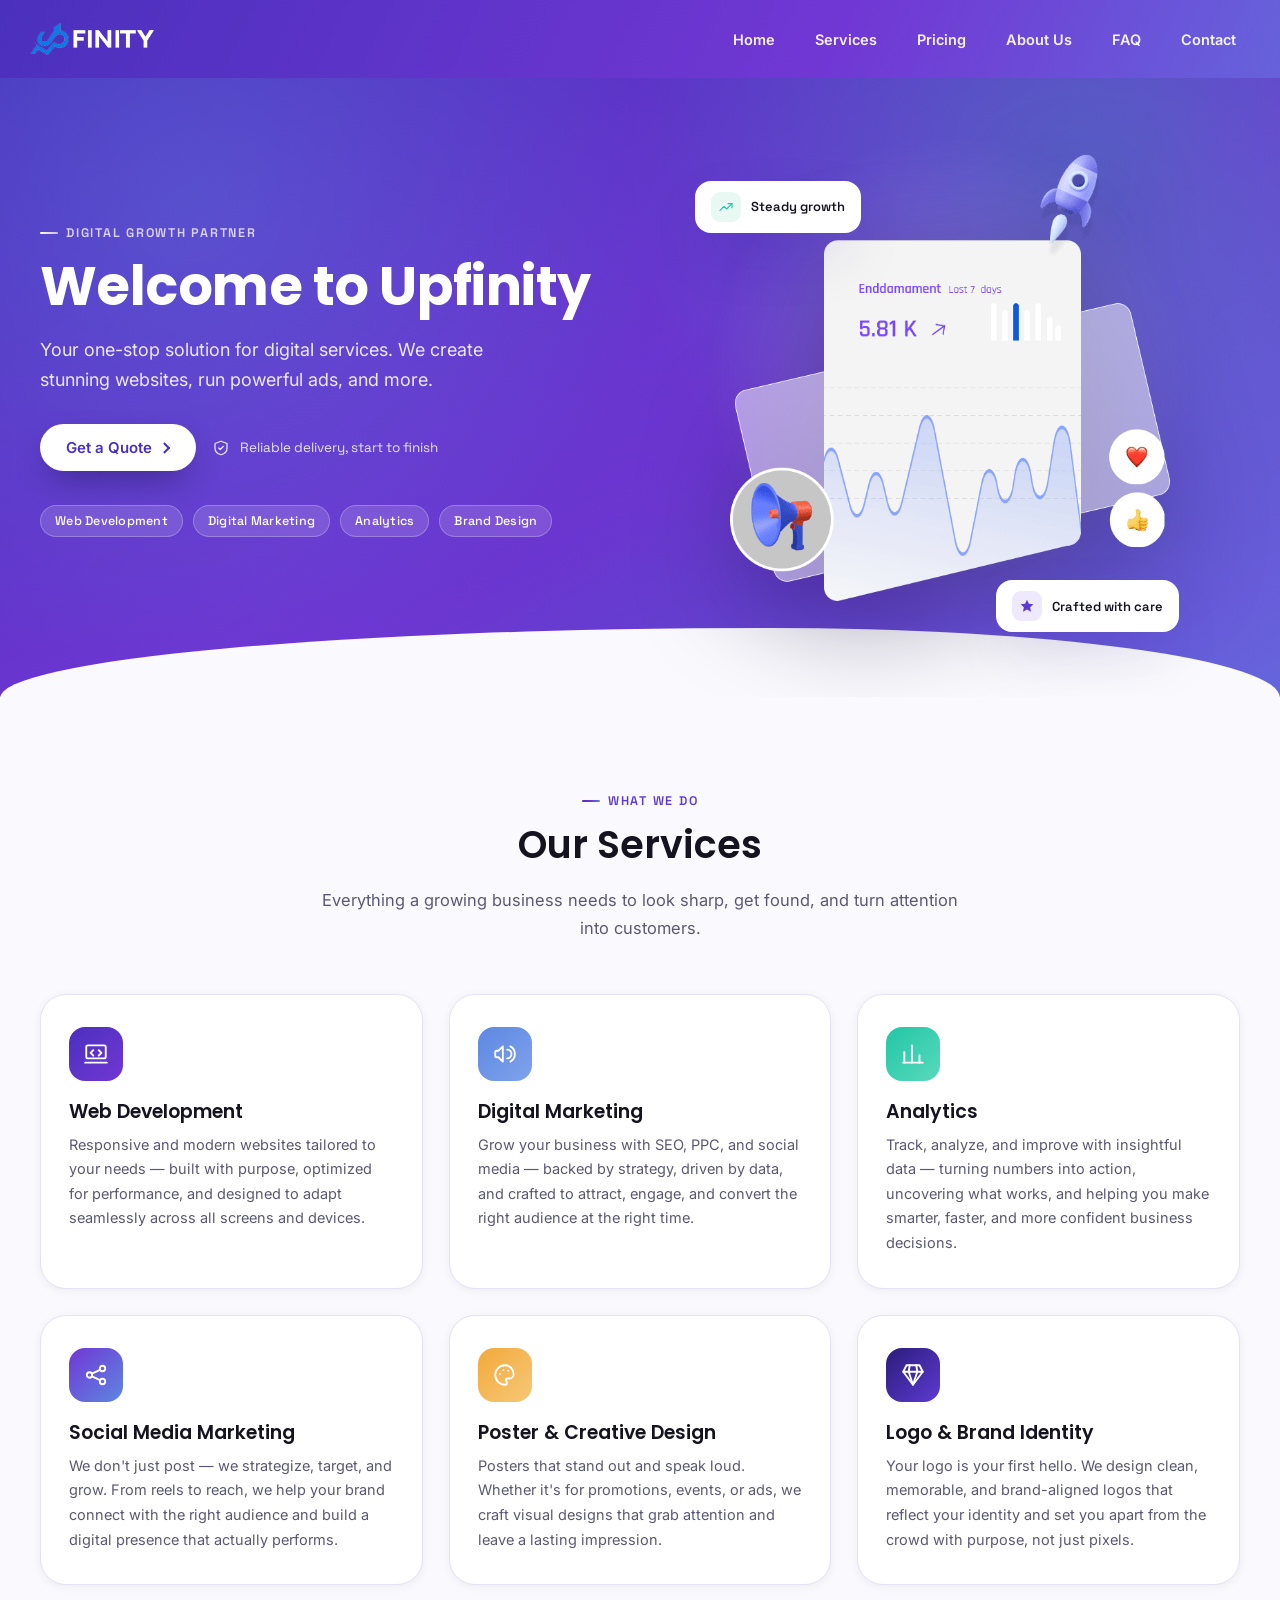
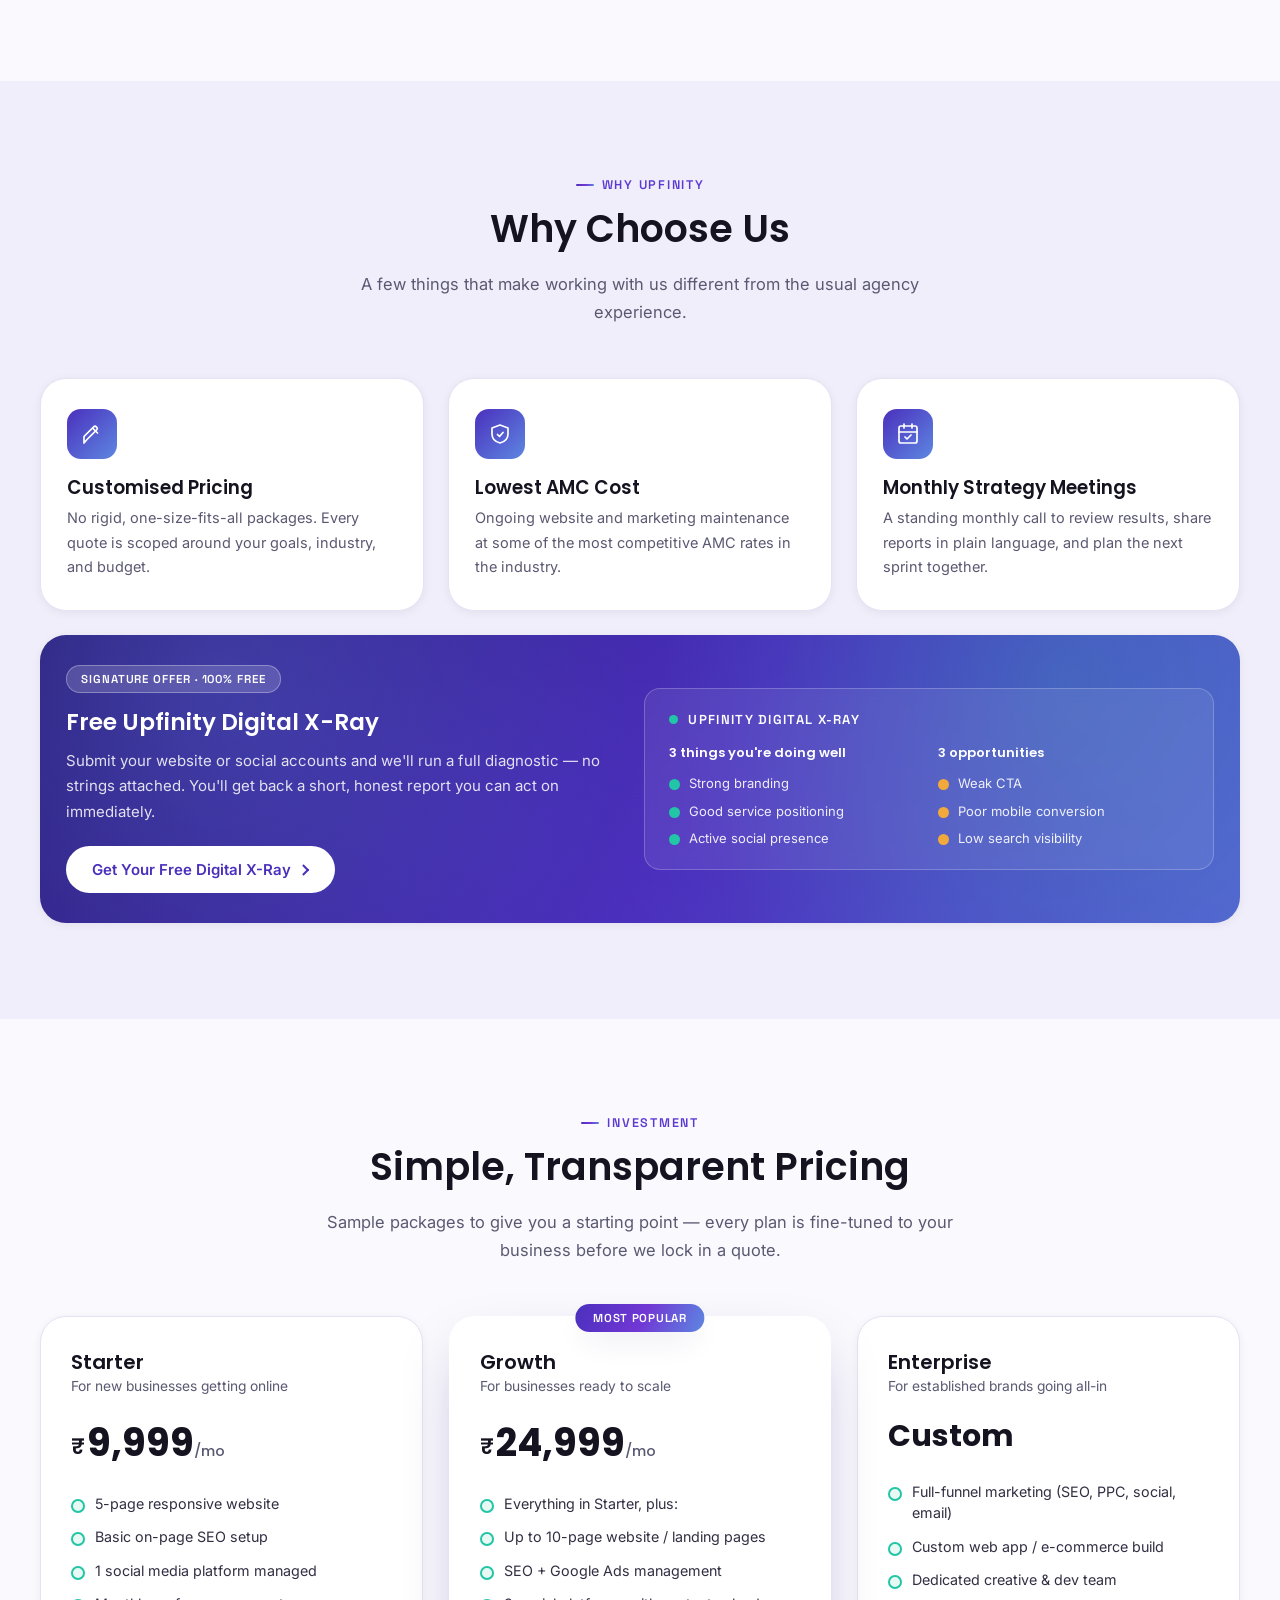
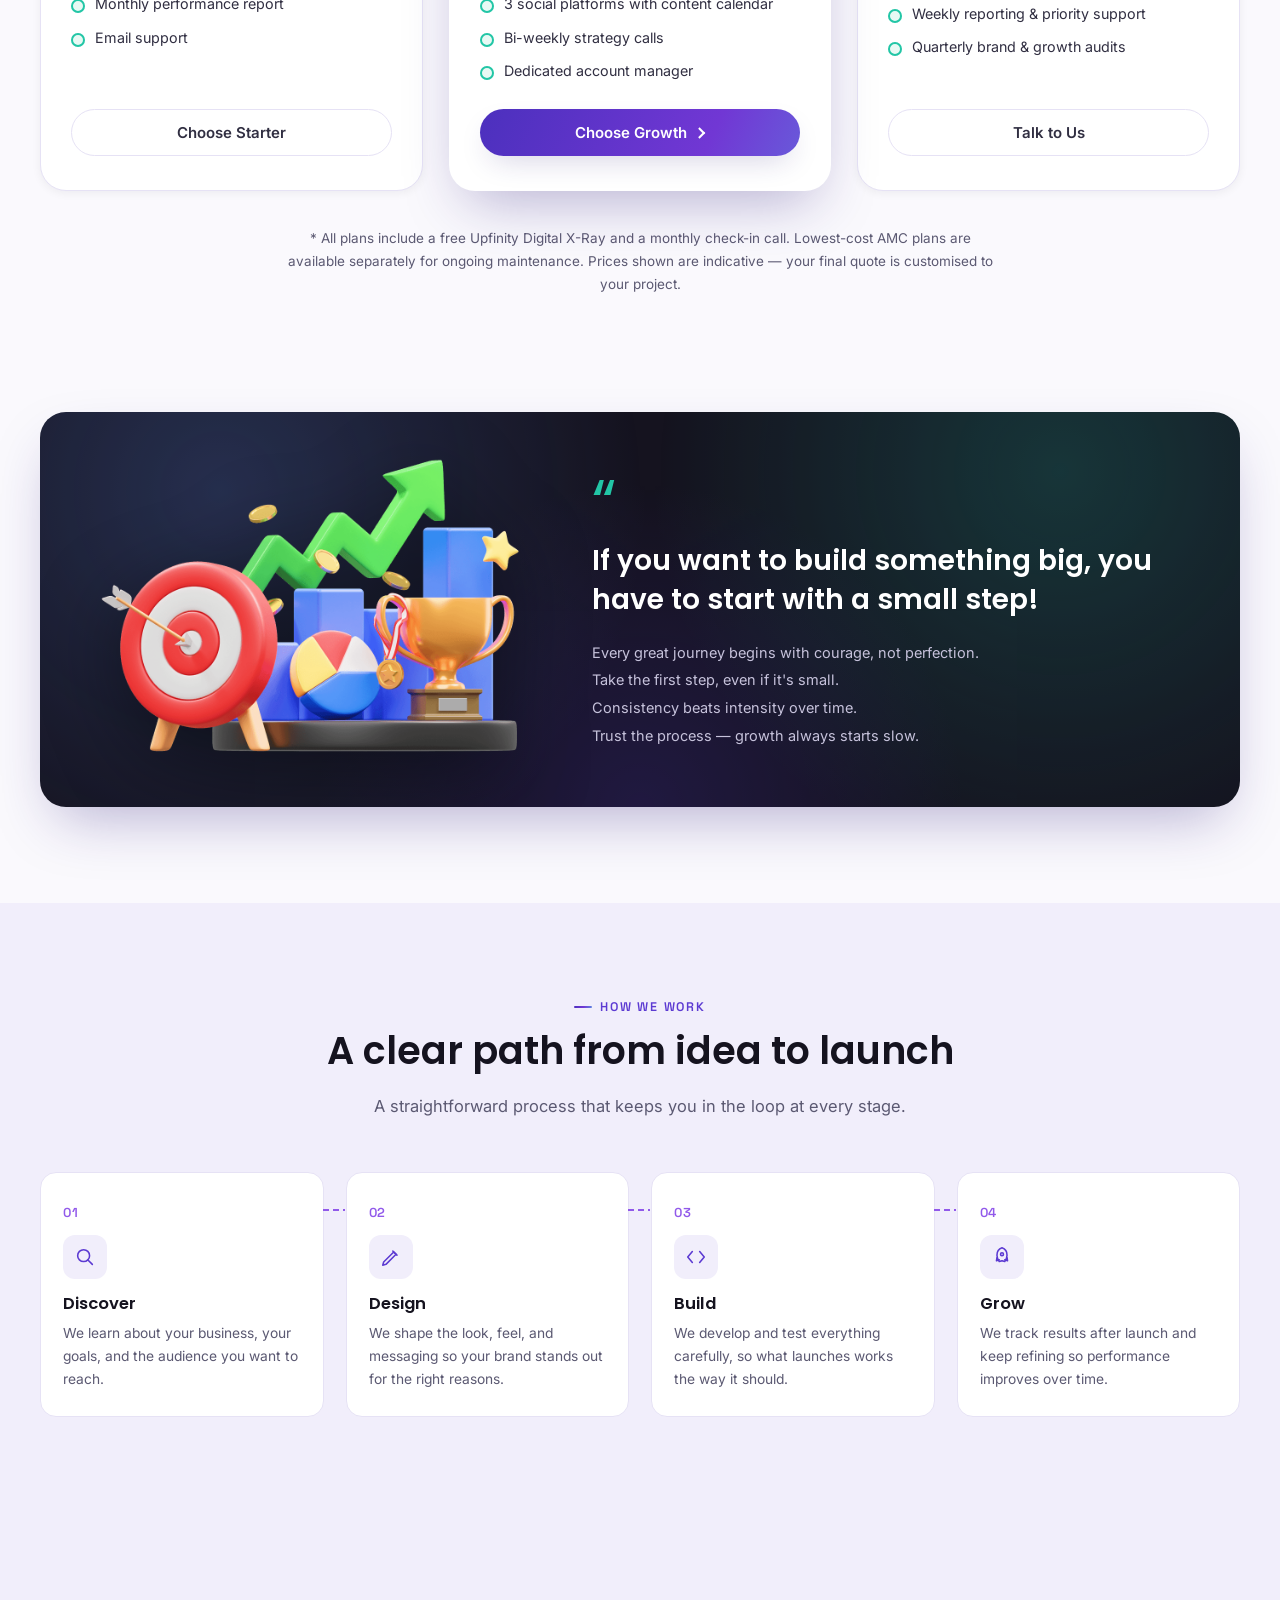
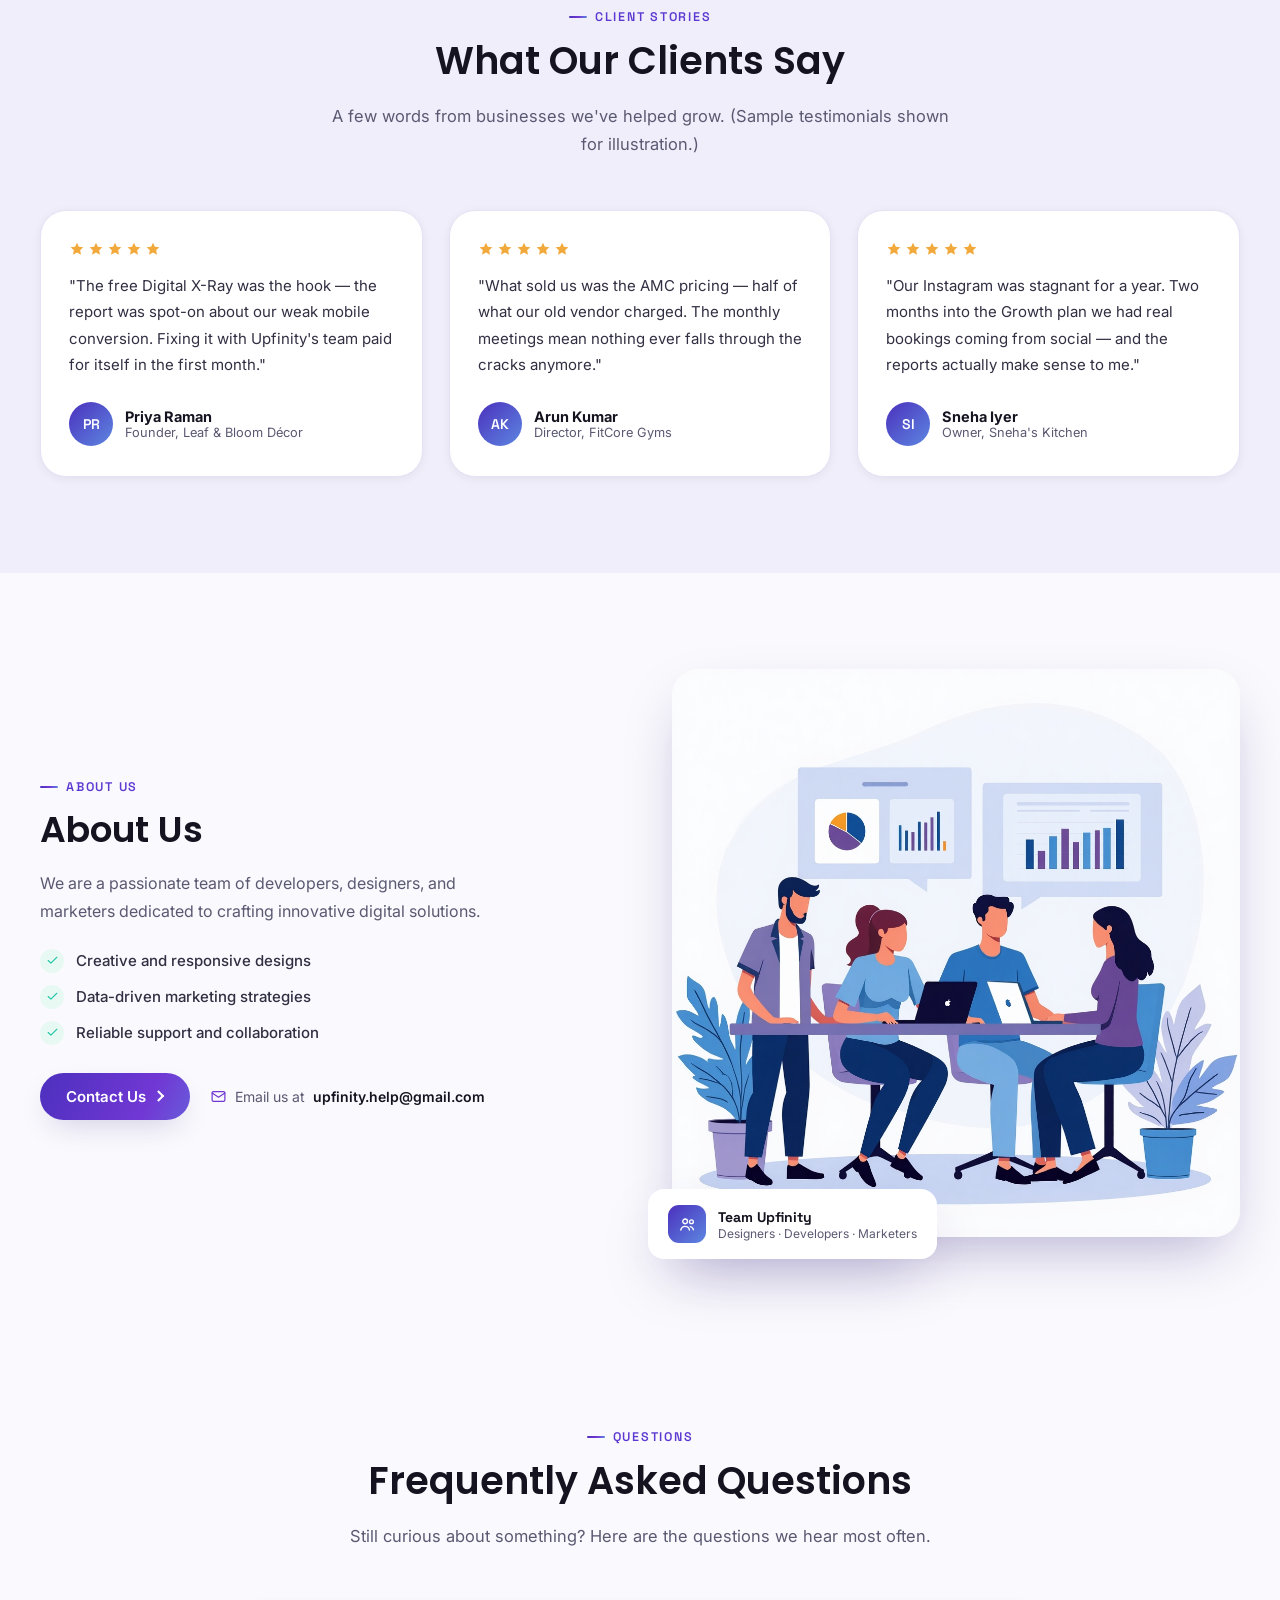
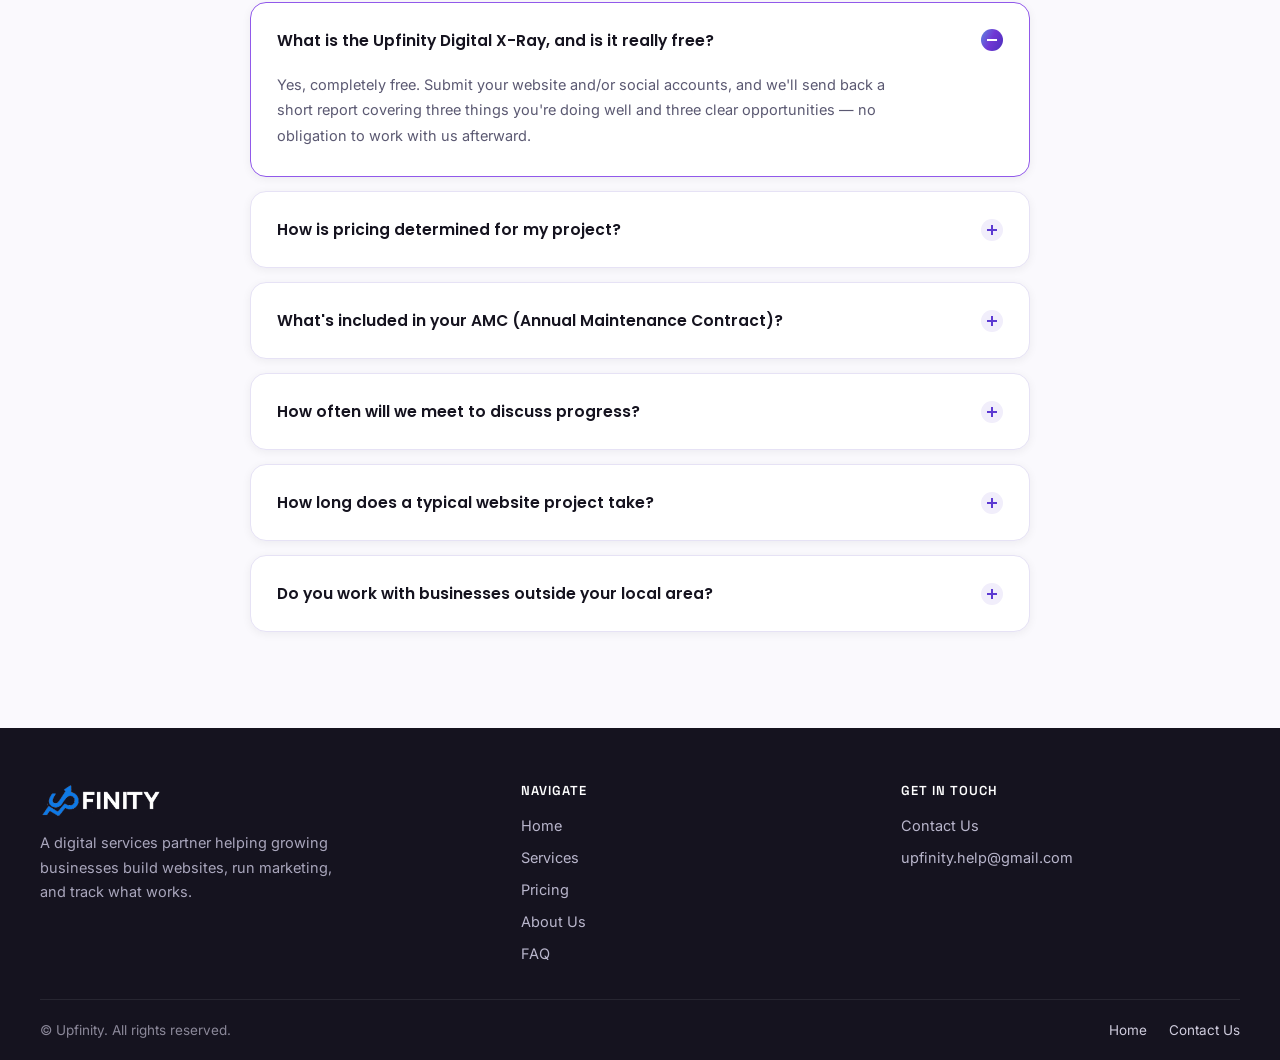
==== commit 96437fa0: "Update: Added new section - Pricing, testimonials, WhyChooseUs" ====
--- a/index.html
+++ b/index.html
@@ -26,7 +26,9 @@
         <ul class="nav-links">
           <li><a href="https://upfinity.netlify.app">Home</a></li>
           <li><a href="#services">Services</a></li>
+          <li><a href="#pricing">Pricing</a></li>
           <li><a href="#about">About Us</a></li>
+          <li><a href="#faq">FAQ</a></li>
           <li><a href="#contact">Contact</a></li>
         </ul>
       </nav>
@@ -140,6 +142,134 @@
           <p>Your logo is your first hello. We design clean, memorable, and brand-aligned logos that reflect your identity and set you apart from the crowd with purpose, not just pixels.</p>
         </div>
       </div>
+    </div>
+  </section>
+
+  <section class="section" id="why-us">
+    <div class="container">
+      <div class="section-head" data-reveal>
+        <span class="eyebrow" style="justify-content:center;display:flex;">Why Upfinity</span>
+        <h2>Why Choose Us</h2>
+        <p>A few things that make working with us different from the usual agency experience.</p>
+      </div>
+
+      <div class="why-grid">
+        <div class="why-card" data-reveal>
+          <div class="why-icon">
+            <svg viewBox="0 0 24 24" fill="none" stroke="currentColor" stroke-width="1.7" stroke-linecap="round" stroke-linejoin="round"><path d="M4 21v-6.5L13.5 5a2.1 2.1 0 0 1 3 3L7 17.5 4 21Z"/><path d="M13 6.5 17.5 11"/></svg>
+          </div>
+          <h3>Customised Pricing</h3>
+          <p>No rigid, one-size-fits-all packages. Every quote is scoped around your goals, industry, and budget.</p>
+        </div>
+
+        <div class="why-card" data-reveal>
+          <div class="why-icon">
+            <svg viewBox="0 0 24 24" fill="none" stroke="currentColor" stroke-width="1.7" stroke-linecap="round" stroke-linejoin="round"><path d="M12 3 4 6v6c0 4.5 3 7.7 8 9 5-1.3 8-4.5 8-9V6l-8-3Z"/><path d="M9.5 12.5 11.5 14.5 15 10.5"/></svg>
+          </div>
+          <h3>Lowest AMC Cost</h3>
+          <p>Ongoing website and marketing maintenance at some of the most competitive AMC rates in the industry.</p>
+        </div>
+
+        <div class="why-card" data-reveal>
+          <div class="why-icon">
+            <svg viewBox="0 0 24 24" fill="none" stroke="currentColor" stroke-width="1.7" stroke-linecap="round" stroke-linejoin="round"><rect x="3" y="4" width="18" height="17" rx="2"/><path d="M8 2v4M16 2v4M3 10h18"/><path d="m9 15 2 2 4-4"/></svg>
+          </div>
+          <h3>Monthly Strategy Meetings</h3>
+          <p>A standing monthly call to review results, share reports in plain language, and plan the next sprint together.</p>
+        </div>
+
+        <div class="why-card why-card-featured" data-reveal>
+          <div class="xray-copy">
+            <span class="xray-badge">Signature offer · 100% free</span>
+            <h3>Free Upfinity Digital X-Ray</h3>
+            <p>Submit your website or social accounts and we'll run a full diagnostic — no strings attached. You'll get back a short, honest report you can act on immediately.</p>
+            <a href="contact.html" class="btn-about">Get Your Free Digital X-Ray</a>
+          </div>
+
+          <div class="xray-report" aria-hidden="true">
+            <div class="xray-report-head">
+              <span class="xray-report-dot"></span>
+              <span>UPFINITY DIGITAL X-RAY</span>
+            </div>
+            <div class="xray-report-cols">
+              <div class="xray-col xray-col-good">
+                <h4>3 things you're doing well</h4>
+                <ul>
+                  <li>Strong branding</li>
+                  <li>Good service positioning</li>
+                  <li>Active social presence</li>
+                </ul>
+              </div>
+              <div class="xray-col xray-col-opp">
+                <h4>3 opportunities</h4>
+                <ul>
+                  <li>Weak CTA</li>
+                  <li>Poor mobile conversion</li>
+                  <li>Low search visibility</li>
+                </ul>
+              </div>
+            </div>
+          </div>
+        </div>
+      </div>
+    </div>
+  </section>
+
+  <section class="section" id="pricing">
+    <div class="container">
+      <div class="section-head" data-reveal>
+        <span class="eyebrow" style="justify-content:center;display:flex;">Investment</span>
+        <h2>Simple, Transparent Pricing</h2>
+        <p>Sample packages to give you a starting point — every plan is fine-tuned to your business before we lock in a quote.</p>
+      </div>
+
+      <div class="pricing-grid">
+        <div class="price-card" data-reveal>
+          <h3>Starter</h3>
+          <p class="price-tagline">For new businesses getting online</p>
+          <div class="price-amount"><span class="price-currency">₹</span>9,999<span class="price-period">/mo</span></div>
+          <ul class="price-features">
+            <li>5-page responsive website</li>
+            <li>Basic on-page SEO setup</li>
+            <li>1 social media platform managed</li>
+            <li>Monthly performance report</li>
+            <li>Email support</li>
+          </ul>
+          <a href="contact.html" class="btn-ghost price-cta">Choose Starter</a>
+        </div>
+
+        <div class="price-card price-card-popular" data-reveal>
+          <span class="price-badge">Most Popular</span>
+          <h3>Growth</h3>
+          <p class="price-tagline">For businesses ready to scale</p>
+          <div class="price-amount"><span class="price-currency">₹</span>24,999<span class="price-period">/mo</span></div>
+          <ul class="price-features">
+            <li>Everything in Starter, plus:</li>
+            <li>Up to 10-page website / landing pages</li>
+            <li>SEO + Google Ads management</li>
+            <li>3 social platforms with content calendar</li>
+            <li>Bi-weekly strategy calls</li>
+            <li>Dedicated account manager</li>
+          </ul>
+          <a href="contact.html" class="btn-about price-cta">Choose Growth</a>
+        </div>
+
+        <div class="price-card" data-reveal>
+          <h3>Enterprise</h3>
+          <p class="price-tagline">For established brands going all-in</p>
+          <div class="price-amount price-amount-custom">Custom</div>
+          <ul class="price-features">
+            <li>Full-funnel marketing (SEO, PPC, social, email)</li>
+            <li>Custom web app / e-commerce build</li>
+            <li>Dedicated creative &amp; dev team</li>
+            <li>Weekly reporting &amp; priority support</li>
+            <li>Quarterly brand &amp; growth audits</li>
+          </ul>
+          <a href="contact.html" class="btn-ghost price-cta">Talk to Us</a>
+        </div>
+      </div>
+
+      <p class="price-note">* All plans include a free Upfinity Digital X-Ray and a monthly check-in call. Lowest-cost AMC plans are available separately for ongoing maintenance. Prices shown are indicative — your final quote is customised to your project.</p>
     </div>
   </section>
 
@@ -206,6 +336,72 @@
           </div>
           <h3>Grow</h3>
           <p>We track results after launch and keep refining so performance improves over time.</p>
+        </div>
+      </div>
+    </div>
+  </section>
+
+  <section class="section" id="testimonials">
+    <div class="container">
+      <div class="section-head" data-reveal>
+        <span class="eyebrow" style="justify-content:center;display:flex;">Client stories</span>
+        <h2>What Our Clients Say</h2>
+        <p>A few words from businesses we've helped grow. (Sample testimonials shown for illustration.)</p>
+      </div>
+
+      <div class="testimonial-grid">
+        <div class="testimonial-card" data-reveal>
+          <div class="testimonial-stars" aria-label="5 out of 5 stars">
+            <svg viewBox="0 0 24 24" fill="currentColor"><path d="M12 2.5 14.8 8.6 21.5 9.5 16.7 14 18 20.7 12 17.3 6 20.7 7.3 14 2.5 9.5 9.2 8.6 12 2.5Z"/></svg>
+            <svg viewBox="0 0 24 24" fill="currentColor"><path d="M12 2.5 14.8 8.6 21.5 9.5 16.7 14 18 20.7 12 17.3 6 20.7 7.3 14 2.5 9.5 9.2 8.6 12 2.5Z"/></svg>
+            <svg viewBox="0 0 24 24" fill="currentColor"><path d="M12 2.5 14.8 8.6 21.5 9.5 16.7 14 18 20.7 12 17.3 6 20.7 7.3 14 2.5 9.5 9.2 8.6 12 2.5Z"/></svg>
+            <svg viewBox="0 0 24 24" fill="currentColor"><path d="M12 2.5 14.8 8.6 21.5 9.5 16.7 14 18 20.7 12 17.3 6 20.7 7.3 14 2.5 9.5 9.2 8.6 12 2.5Z"/></svg>
+            <svg viewBox="0 0 24 24" fill="currentColor"><path d="M12 2.5 14.8 8.6 21.5 9.5 16.7 14 18 20.7 12 17.3 6 20.7 7.3 14 2.5 9.5 9.2 8.6 12 2.5Z"/></svg>
+          </div>
+          <p class="testimonial-quote">"The free Digital X-Ray was the hook — the report was spot-on about our weak mobile conversion. Fixing it with Upfinity's team paid for itself in the first month."</p>
+          <div class="testimonial-person">
+            <span class="testimonial-avatar">PR</span>
+            <span>
+              <strong>Priya Raman</strong>
+              <span>Founder, Leaf &amp; Bloom Décor</span>
+            </span>
+          </div>
+        </div>
+
+        <div class="testimonial-card" data-reveal>
+          <div class="testimonial-stars" aria-label="5 out of 5 stars">
+            <svg viewBox="0 0 24 24" fill="currentColor"><path d="M12 2.5 14.8 8.6 21.5 9.5 16.7 14 18 20.7 12 17.3 6 20.7 7.3 14 2.5 9.5 9.2 8.6 12 2.5Z"/></svg>
+            <svg viewBox="0 0 24 24" fill="currentColor"><path d="M12 2.5 14.8 8.6 21.5 9.5 16.7 14 18 20.7 12 17.3 6 20.7 7.3 14 2.5 9.5 9.2 8.6 12 2.5Z"/></svg>
+            <svg viewBox="0 0 24 24" fill="currentColor"><path d="M12 2.5 14.8 8.6 21.5 9.5 16.7 14 18 20.7 12 17.3 6 20.7 7.3 14 2.5 9.5 9.2 8.6 12 2.5Z"/></svg>
+            <svg viewBox="0 0 24 24" fill="currentColor"><path d="M12 2.5 14.8 8.6 21.5 9.5 16.7 14 18 20.7 12 17.3 6 20.7 7.3 14 2.5 9.5 9.2 8.6 12 2.5Z"/></svg>
+            <svg viewBox="0 0 24 24" fill="currentColor"><path d="M12 2.5 14.8 8.6 21.5 9.5 16.7 14 18 20.7 12 17.3 6 20.7 7.3 14 2.5 9.5 9.2 8.6 12 2.5Z"/></svg>
+          </div>
+          <p class="testimonial-quote">"What sold us was the AMC pricing — half of what our old vendor charged. The monthly meetings mean nothing ever falls through the cracks anymore."</p>
+          <div class="testimonial-person">
+            <span class="testimonial-avatar">AK</span>
+            <span>
+              <strong>Arun Kumar</strong>
+              <span>Director, FitCore Gyms</span>
+            </span>
+          </div>
+        </div>
+
+        <div class="testimonial-card" data-reveal>
+          <div class="testimonial-stars" aria-label="5 out of 5 stars">
+            <svg viewBox="0 0 24 24" fill="currentColor"><path d="M12 2.5 14.8 8.6 21.5 9.5 16.7 14 18 20.7 12 17.3 6 20.7 7.3 14 2.5 9.5 9.2 8.6 12 2.5Z"/></svg>
+            <svg viewBox="0 0 24 24" fill="currentColor"><path d="M12 2.5 14.8 8.6 21.5 9.5 16.7 14 18 20.7 12 17.3 6 20.7 7.3 14 2.5 9.5 9.2 8.6 12 2.5Z"/></svg>
+            <svg viewBox="0 0 24 24" fill="currentColor"><path d="M12 2.5 14.8 8.6 21.5 9.5 16.7 14 18 20.7 12 17.3 6 20.7 7.3 14 2.5 9.5 9.2 8.6 12 2.5Z"/></svg>
+            <svg viewBox="0 0 24 24" fill="currentColor"><path d="M12 2.5 14.8 8.6 21.5 9.5 16.7 14 18 20.7 12 17.3 6 20.7 7.3 14 2.5 9.5 9.2 8.6 12 2.5Z"/></svg>
+            <svg viewBox="0 0 24 24" fill="currentColor"><path d="M12 2.5 14.8 8.6 21.5 9.5 16.7 14 18 20.7 12 17.3 6 20.7 7.3 14 2.5 9.5 9.2 8.6 12 2.5Z"/></svg>
+          </div>
+          <p class="testimonial-quote">"Our Instagram was stagnant for a year. Two months into the Growth plan we had real bookings coming from social — and the reports actually make sense to me."</p>
+          <div class="testimonial-person">
+            <span class="testimonial-avatar">SI</span>
+            <span>
+              <strong>Sneha Iyer</strong>
+              <span>Owner, Sneha's Kitchen</span>
+            </span>
+          </div>
         </div>
       </div>
     </div>
@@ -253,6 +449,78 @@
     </div>
   </section>
 
+  <section class="section" id="faq">
+    <div class="container">
+      <div class="section-head" data-reveal>
+        <span class="eyebrow" style="justify-content:center;display:flex;">Questions</span>
+        <h2>Frequently Asked Questions</h2>
+        <p>Still curious about something? Here are the questions we hear most often.</p>
+      </div>
+
+      <div class="faq-list" data-reveal>
+        <details class="faq-item" open>
+          <summary>
+            <span>What is the Upfinity Digital X-Ray, and is it really free?</span>
+            <span class="faq-toggle" aria-hidden="true"></span>
+          </summary>
+          <div class="faq-answer">
+            <p>Yes, completely free. Submit your website and/or social accounts, and we'll send back a short report covering three things you're doing well and three clear opportunities — no obligation to work with us afterward.</p>
+          </div>
+        </details>
+
+        <details class="faq-item">
+          <summary>
+            <span>How is pricing determined for my project?</span>
+            <span class="faq-toggle" aria-hidden="true"></span>
+          </summary>
+          <div class="faq-answer">
+            <p>The pricing cards on this page are sample packages to give you a sense of scale. Every real quote is customised — we scope the work around your goals, current setup, and budget before we finalise a number.</p>
+          </div>
+        </details>
+
+        <details class="faq-item">
+          <summary>
+            <span>What's included in your AMC (Annual Maintenance Contract)?</span>
+            <span class="faq-toggle" aria-hidden="true"></span>
+          </summary>
+          <div class="faq-answer">
+            <p>Website updates, security and uptime monitoring, hosting support, and small content changes throughout the year — at some of the lowest AMC rates in the industry.</p>
+          </div>
+        </details>
+
+        <details class="faq-item">
+          <summary>
+            <span>How often will we meet to discuss progress?</span>
+            <span class="faq-toggle" aria-hidden="true"></span>
+          </summary>
+          <div class="faq-answer">
+            <p>Every client gets a standing monthly meeting where we walk through results in plain language and agree on priorities for the month ahead. Growth and Enterprise plans get more frequent check-ins.</p>
+          </div>
+        </details>
+
+        <details class="faq-item">
+          <summary>
+            <span>How long does a typical website project take?</span>
+            <span class="faq-toggle" aria-hidden="true"></span>
+          </summary>
+          <div class="faq-answer">
+            <p>A standard 5–10 page website usually takes 2–4 weeks from kickoff to launch, depending on how much content and feedback we're waiting on from your side.</p>
+          </div>
+        </details>
+
+        <details class="faq-item">
+          <summary>
+            <span>Do you work with businesses outside your local area?</span>
+            <span class="faq-toggle" aria-hidden="true"></span>
+          </summary>
+          <div class="faq-answer">
+            <p>Absolutely — most of our collaboration happens over calls and email, so location isn't a barrier. We're happy to work with businesses anywhere.</p>
+          </div>
+        </details>
+      </div>
+    </div>
+  </section>
+
   <footer id="contact">
     <div class="container">
       <div class="footer-grid">
@@ -265,7 +533,9 @@
           <ul>
             <li><a href="https://upfinity-git.github.io/upfinity-site/">Home</a></li>
             <li><a href="#services">Services</a></li>
+            <li><a href="#pricing">Pricing</a></li>
             <li><a href="#about">About Us</a></li>
+            <li><a href="#faq">FAQ</a></li>
           </ul>
         </div>
         <div class="footer-col">
--- a/css/style.css
+++ b/css/style.css
@@ -431,3 +431,349 @@
   .section{ padding:72px 0; }
   .about-badge{ position:static; transform:none; margin:20px auto 0; width:max-content; }
 }
+
+/* ---------------------------------------------------------
+   Why Choose Us
+   --------------------------------------------------------- */
+#why-us{ background:var(--surface-100); }
+.why-grid{
+  display:grid;
+  grid-template-columns:repeat(3, 1fr);
+  gap:24px;
+}
+.why-card{
+  background:var(--surface-0);
+  border:1px solid var(--border);
+  border-radius:var(--radius-lg);
+  padding:30px 26px;
+  box-shadow:var(--shadow-sm);
+  transition:transform .3s ease, box-shadow .3s ease;
+}
+.why-card:hover{ transform:translateY(-6px); box-shadow:var(--shadow-md); }
+.why-icon{
+  width:50px; height:50px;
+  border-radius:14px;
+  background:linear-gradient(135deg,var(--violet-700),var(--blue-500));
+  color:#fff;
+  display:flex; align-items:center; justify-content:center;
+  margin-bottom:18px;
+}
+.why-icon svg{ width:24px; height:24px; }
+.why-card h3{ font-size:18.5px; margin-bottom:8px; }
+.why-card p{ color:var(--ink-500); font-size:14.5px; line-height:1.7; margin:0; }
+
+.why-card-featured{
+  grid-column:1 / -1;
+  display:grid;
+  grid-template-columns:1fr 1.05fr;
+  align-items:center;
+  gap:36px;
+  background:linear-gradient(120deg, var(--violet-900) 0%, var(--violet-700) 55%, var(--blue-500) 130%);
+  border:none;
+  color:#fff;
+  overflow:hidden;
+  position:relative;
+}
+.why-card-featured::before{
+  content:"";
+  position:absolute; inset:0;
+  background:var(--grad-mesh);
+  opacity:.8;
+  pointer-events:none;
+}
+.why-card-featured:hover{ transform:none; }
+.xray-copy{ position:relative; z-index:1; }
+.xray-badge{
+  display:inline-block;
+  font-family:var(--font-label);
+  font-size:11.5px;
+  font-weight:600;
+  letter-spacing:.08em;
+  text-transform:uppercase;
+  color:#fff;
+  background:rgba(255,255,255,.16);
+  border:1px solid rgba(255,255,255,.3);
+  padding:6px 14px;
+  border-radius:var(--radius-pill);
+  margin-bottom:16px;
+}
+.why-card-featured h3{ color:#fff; font-size:23px; margin-bottom:12px; }
+.why-card-featured p{ color:rgba(255,255,255,.85); font-size:15px; line-height:1.7; margin-bottom:22px; }
+.why-card-featured .btn-about{ background:#fff; color:var(--violet-700); box-shadow:none; }
+.why-card-featured .btn-about::after{ border-color:var(--violet-700); }
+.why-card-featured .btn-about:hover{ background:#fff; color:var(--violet-900); }
+
+.xray-report{
+  position:relative;
+  z-index:1;
+  background:rgba(255,255,255,.08);
+  border:1px solid rgba(255,255,255,.22);
+  border-radius:var(--radius-md);
+  padding:22px 24px;
+  backdrop-filter:blur(6px);
+}
+.xray-report-head{
+  display:flex;
+  align-items:center;
+  gap:10px;
+  font-family:var(--font-label);
+  font-size:13px;
+  font-weight:600;
+  letter-spacing:.1em;
+  color:#fff;
+  margin-bottom:16px;
+}
+.xray-report-dot{
+  width:9px; height:9px;
+  border-radius:50%;
+  background:var(--teal-500);
+  flex:none;
+}
+.xray-report-cols{
+  display:grid;
+  grid-template-columns:1fr 1fr;
+  gap:18px;
+}
+.xray-col h4{
+  color:#fff;
+  font-size:13px;
+  font-weight:600;
+  margin-bottom:12px;
+  line-height:1.4;
+}
+.xray-col ul{ list-style:none; padding:0; display:flex; flex-direction:column; gap:9px; }
+.xray-col li{
+  font-size:13px;
+  line-height:1.4;
+  color:rgba(255,255,255,.9);
+  padding-left:20px;
+  position:relative;
+}
+.xray-col-good li::before{
+  content:"";
+  position:absolute; left:0; top:5px;
+  width:11px; height:11px;
+  border-radius:50%;
+  background:var(--teal-500);
+}
+.xray-col-opp li::before{
+  content:"";
+  position:absolute; left:0; top:5px;
+  width:11px; height:11px;
+  border-radius:50%;
+  background:var(--amber-500);
+}
+
+@media (max-width:980px){
+  .why-grid{ grid-template-columns:1fr 1fr; }
+  .why-card-featured{ grid-column:1 / -1; grid-template-columns:1fr; }
+}
+@media (max-width:640px){
+  .why-grid{ grid-template-columns:1fr; }
+  .xray-report-cols{ grid-template-columns:1fr; }
+}
+
+/* ---------------------------------------------------------
+   Pricing
+   --------------------------------------------------------- */
+.pricing-grid{
+  display:grid;
+  grid-template-columns:repeat(3, 1fr);
+  gap:26px;
+  align-items:stretch;
+}
+.price-card{
+  position:relative;
+  display:flex;
+  flex-direction:column;
+  background:var(--surface-0);
+  border:1px solid var(--border);
+  border-radius:var(--radius-lg);
+  padding:34px 30px;
+  box-shadow:var(--shadow-sm);
+  transition:transform .3s ease, box-shadow .3s ease;
+}
+.price-card:hover{ transform:translateY(-6px); box-shadow:var(--shadow-md); }
+.price-card h3{ font-size:20px; margin-bottom:4px; }
+.price-tagline{ color:var(--ink-500); font-size:13.8px; margin-bottom:20px; }
+.price-amount{
+  font-family:var(--font-display);
+  font-weight:700;
+  font-size:38px;
+  color:var(--ink-900);
+  margin-bottom:22px;
+}
+.price-currency{ font-size:22px; font-weight:600; vertical-align:2px; margin-right:2px; }
+.price-period{ font-size:14.5px; font-weight:500; color:var(--ink-500); }
+.price-amount-custom{ font-size:30px; }
+.price-features{
+  list-style:none;
+  padding:0;
+  margin:0 0 28px;
+  display:flex;
+  flex-direction:column;
+  gap:12px;
+  flex:1;
+}
+.price-features li{
+  font-size:14.3px;
+  line-height:1.5;
+  color:var(--ink-700);
+  padding-left:24px;
+  position:relative;
+}
+.price-features li::before{
+  content:"";
+  position:absolute; left:0; top:6px;
+  width:14px; height:14px;
+  border-radius:50%;
+  background:#e8f9f4;
+  box-shadow:inset 0 0 0 2px var(--teal-500);
+}
+.price-cta{ width:100%; justify-content:center; }
+
+.price-card-popular{
+  border-color:transparent;
+  box-shadow:var(--shadow-lg);
+  transform:scale(1.03);
+  z-index:1;
+}
+.price-card-popular:hover{ transform:scale(1.03) translateY(-6px); }
+.price-badge{
+  position:absolute;
+  top:-13px;
+  left:50%;
+  transform:translateX(-50%);
+  background:var(--grad-brand);
+  color:#fff;
+  font-family:var(--font-label);
+  font-size:11.5px;
+  font-weight:600;
+  letter-spacing:.06em;
+  text-transform:uppercase;
+  padding:7px 18px;
+  border-radius:var(--radius-pill);
+  box-shadow:var(--shadow-md);
+}
+.price-note{
+  text-align:center;
+  max-width:720px;
+  margin:36px auto 0;
+  color:var(--ink-500);
+  font-size:13.5px;
+  line-height:1.7;
+}
+
+@media (max-width:980px){
+  .pricing-grid{ grid-template-columns:1fr; max-width:440px; margin:0 auto; }
+  .price-card-popular{ transform:none; order:-1; }
+  .price-card-popular:hover{ transform:translateY(-6px); }
+}
+
+/* ---------------------------------------------------------
+   Testimonials
+   --------------------------------------------------------- */
+#testimonials{ background:var(--surface-100); }
+.testimonial-grid{
+  display:grid;
+  grid-template-columns:repeat(3, 1fr);
+  gap:26px;
+}
+.testimonial-card{
+  background:var(--surface-0);
+  border:1px solid var(--border);
+  border-radius:var(--radius-lg);
+  padding:30px 28px;
+  box-shadow:var(--shadow-sm);
+  display:flex;
+  flex-direction:column;
+  transition:transform .3s ease, box-shadow .3s ease;
+}
+.testimonial-card:hover{ transform:translateY(-6px); box-shadow:var(--shadow-md); }
+.testimonial-stars{ display:flex; gap:3px; color:var(--amber-500); margin-bottom:16px; }
+.testimonial-stars svg{ width:16px; height:16px; }
+.testimonial-quote{
+  font-size:15px;
+  line-height:1.75;
+  color:var(--ink-700);
+  flex:1;
+  margin-bottom:24px;
+}
+.testimonial-person{ display:flex; align-items:center; gap:12px; }
+.testimonial-avatar{
+  width:44px; height:44px;
+  border-radius:50%;
+  background:linear-gradient(135deg,var(--violet-700),var(--blue-500));
+  color:#fff;
+  font-family:var(--font-label);
+  font-weight:600;
+  font-size:14px;
+  display:flex; align-items:center; justify-content:center;
+  flex:none;
+}
+.testimonial-person strong{ display:block; font-size:14.5px; color:var(--ink-900); }
+.testimonial-person > span > span{ display:block; font-size:12.8px; color:var(--ink-500); }
+
+@media (max-width:980px){ .testimonial-grid{ grid-template-columns:1fr; max-width:520px; margin:0 auto; } }
+
+/* ---------------------------------------------------------
+   FAQ
+   --------------------------------------------------------- */
+.faq-list{
+  max-width:780px;
+  margin:0 auto;
+  display:flex;
+  flex-direction:column;
+  gap:14px;
+}
+.faq-item{
+  background:var(--surface-0);
+  border:1px solid var(--border);
+  border-radius:var(--radius-md);
+  padding:6px 26px;
+  box-shadow:var(--shadow-sm);
+  transition:border-color .25s ease;
+}
+.faq-item[open]{ border-color:var(--violet-400); }
+.faq-item summary{
+  list-style:none;
+  display:flex;
+  align-items:center;
+  justify-content:space-between;
+  gap:16px;
+  padding:20px 0;
+  cursor:pointer;
+  font-family:var(--font-display);
+  font-weight:600;
+  font-size:15.5px;
+  color:var(--ink-900);
+}
+.faq-item summary::-webkit-details-marker{ display:none; }
+.faq-toggle{
+  position:relative;
+  width:22px; height:22px;
+  border-radius:50%;
+  background:var(--surface-100);
+  flex:none;
+  transition:background .25s ease, transform .3s ease;
+}
+.faq-toggle::before, .faq-toggle::after{
+  content:"";
+  position:absolute;
+  top:50%; left:50%;
+  background:var(--violet-600);
+  transform:translate(-50%,-50%);
+  transition:opacity .2s ease;
+}
+.faq-toggle::before{ width:10px; height:2px; }
+.faq-toggle::after{ width:2px; height:10px; }
+.faq-item[open] .faq-toggle{ background:var(--grad-brand); transform:rotate(180deg); }
+.faq-item[open] .faq-toggle::before{ background:#fff; }
+.faq-item[open] .faq-toggle::after{ opacity:0; }
+.faq-answer{ padding:0 0 22px; }
+.faq-answer p{ color:var(--ink-500); font-size:14.5px; line-height:1.75; margin:0; max-width:640px; }
+
+@media (max-width:560px){
+  .faq-item{ padding:4px 18px; }
+  .faq-item summary{ font-size:14.5px; }
+}
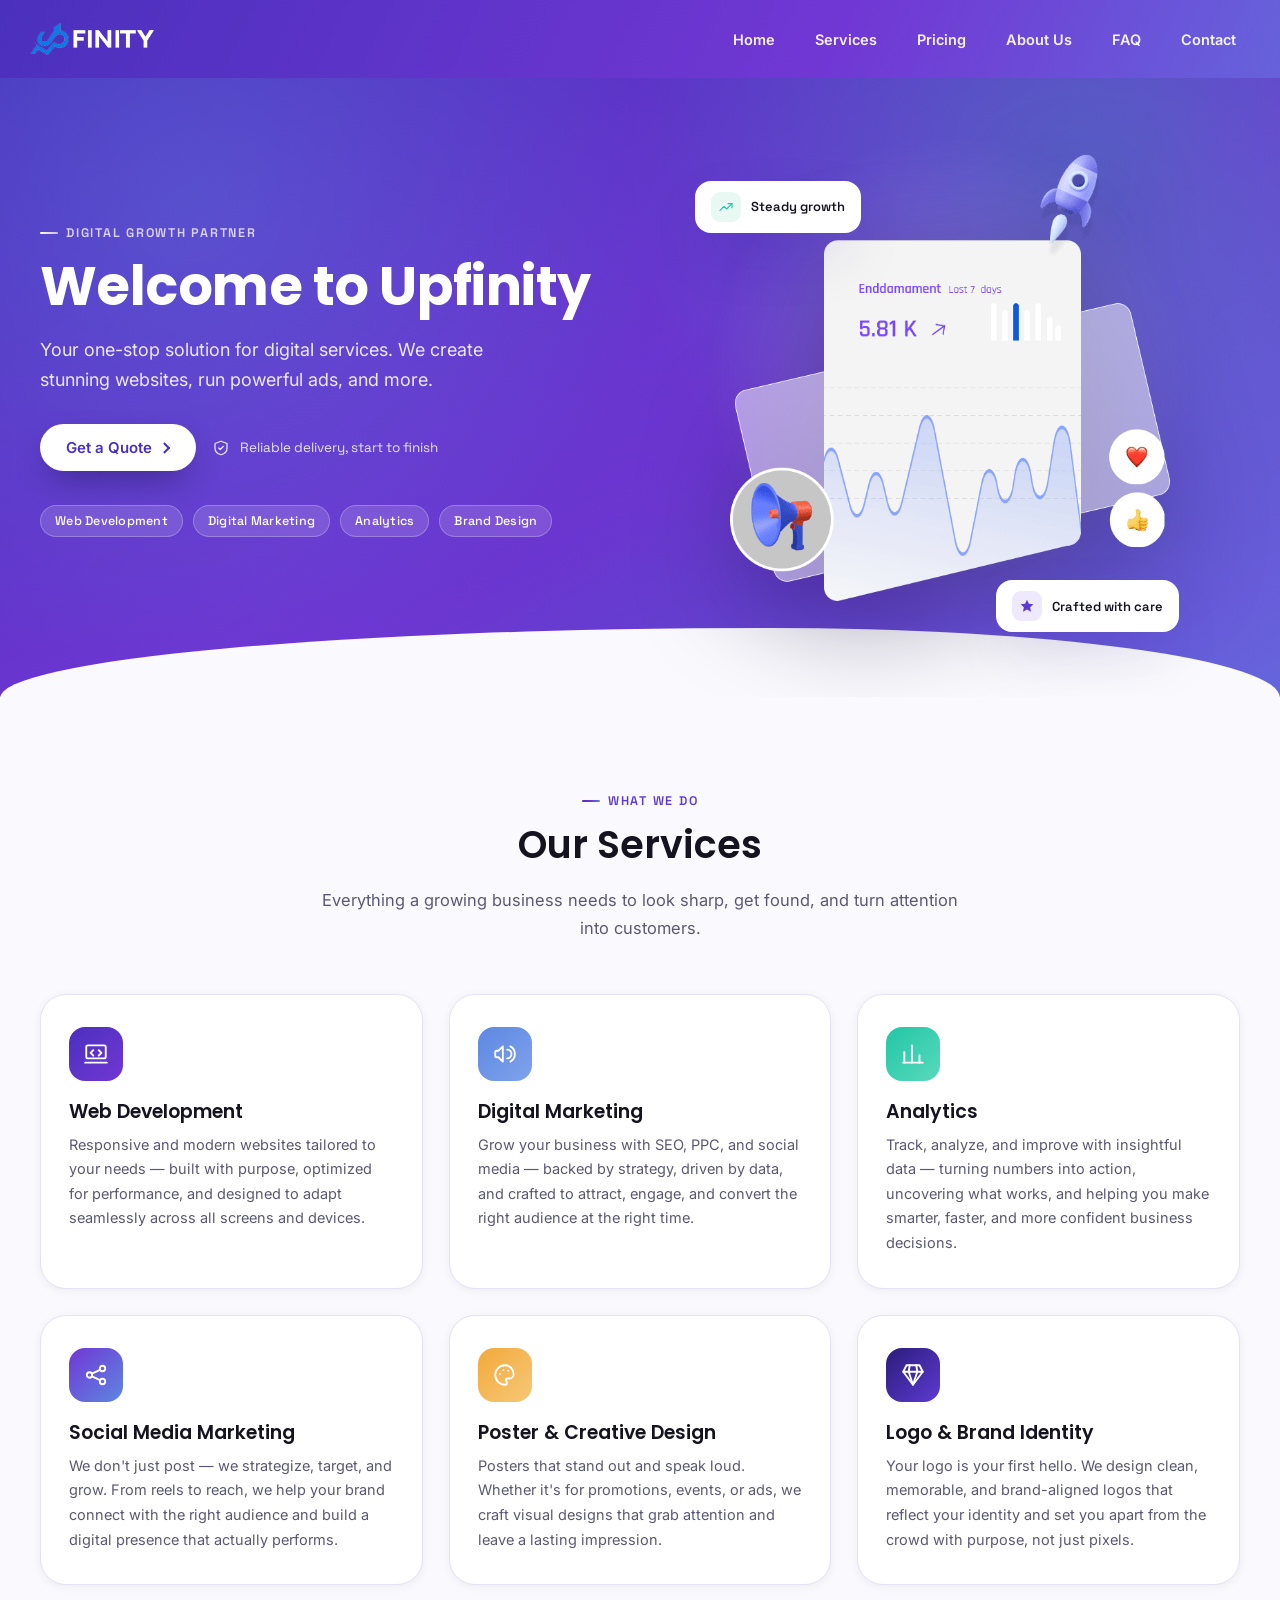
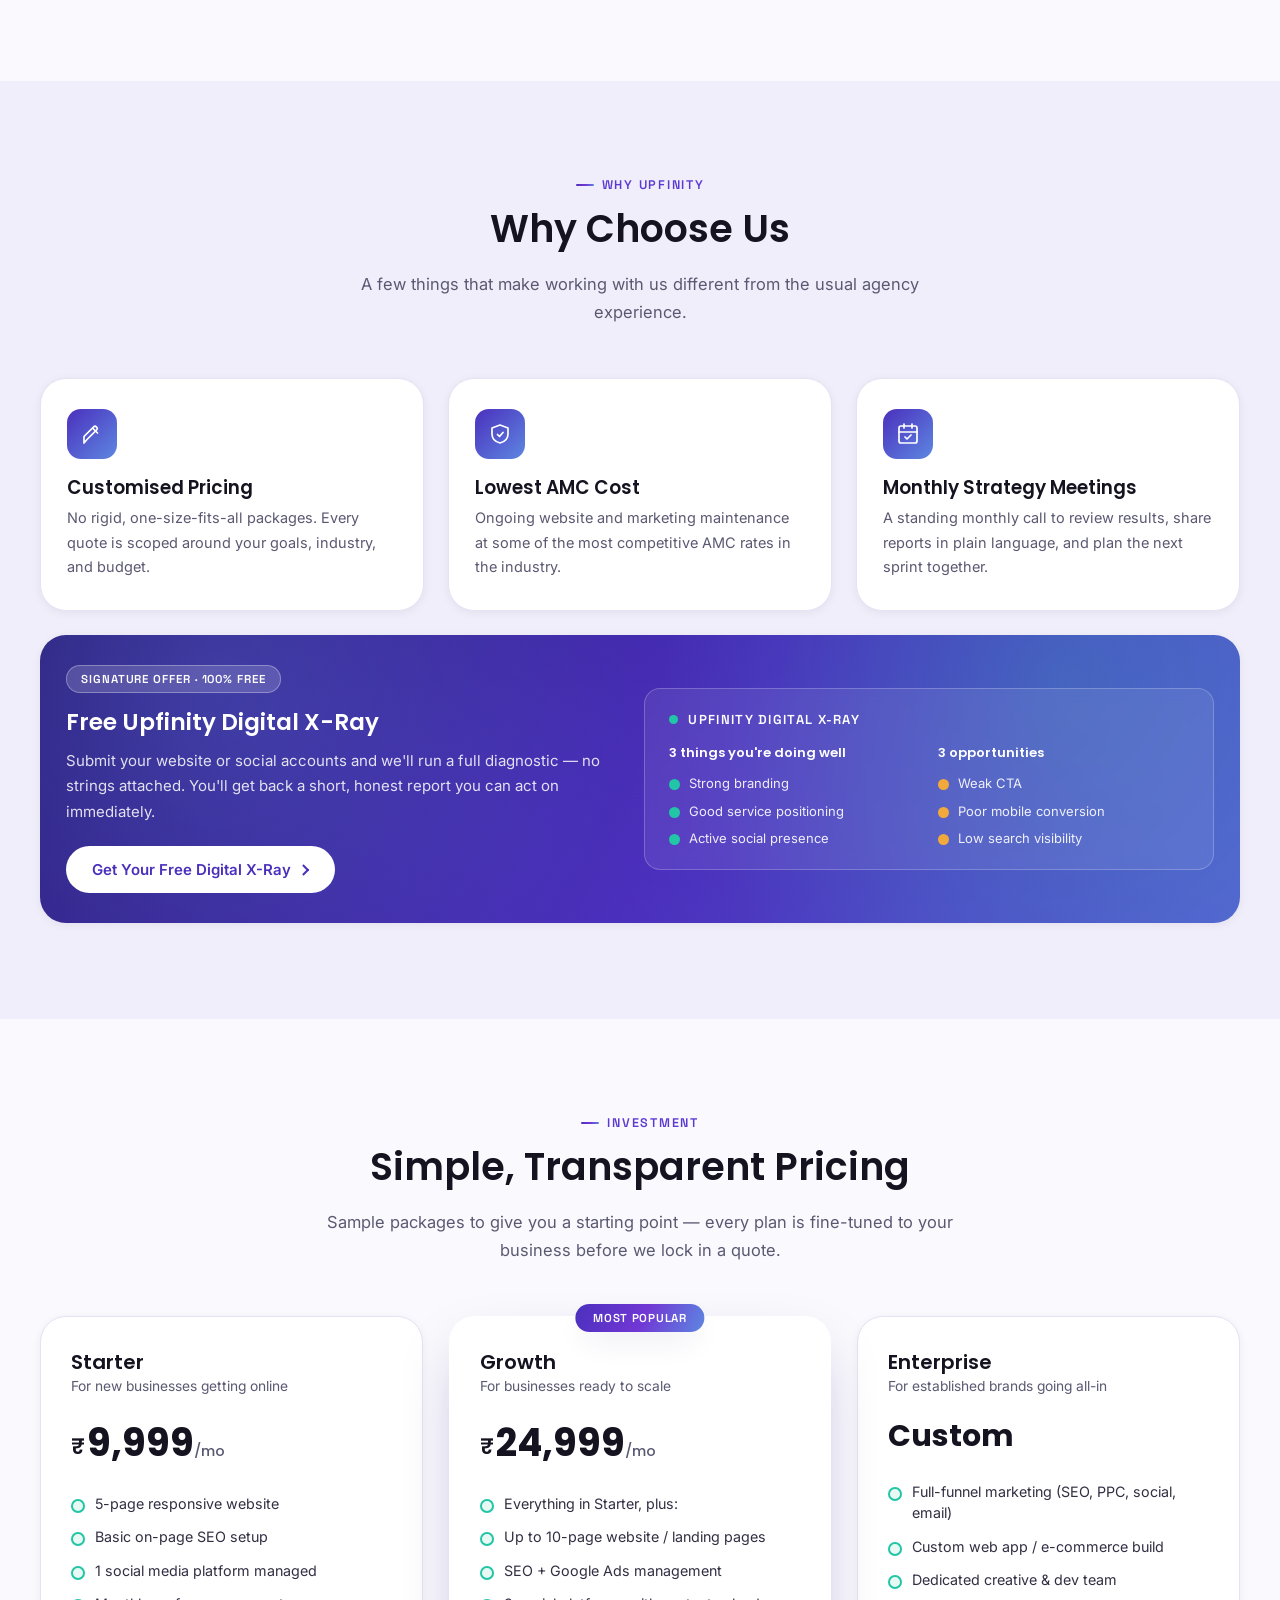
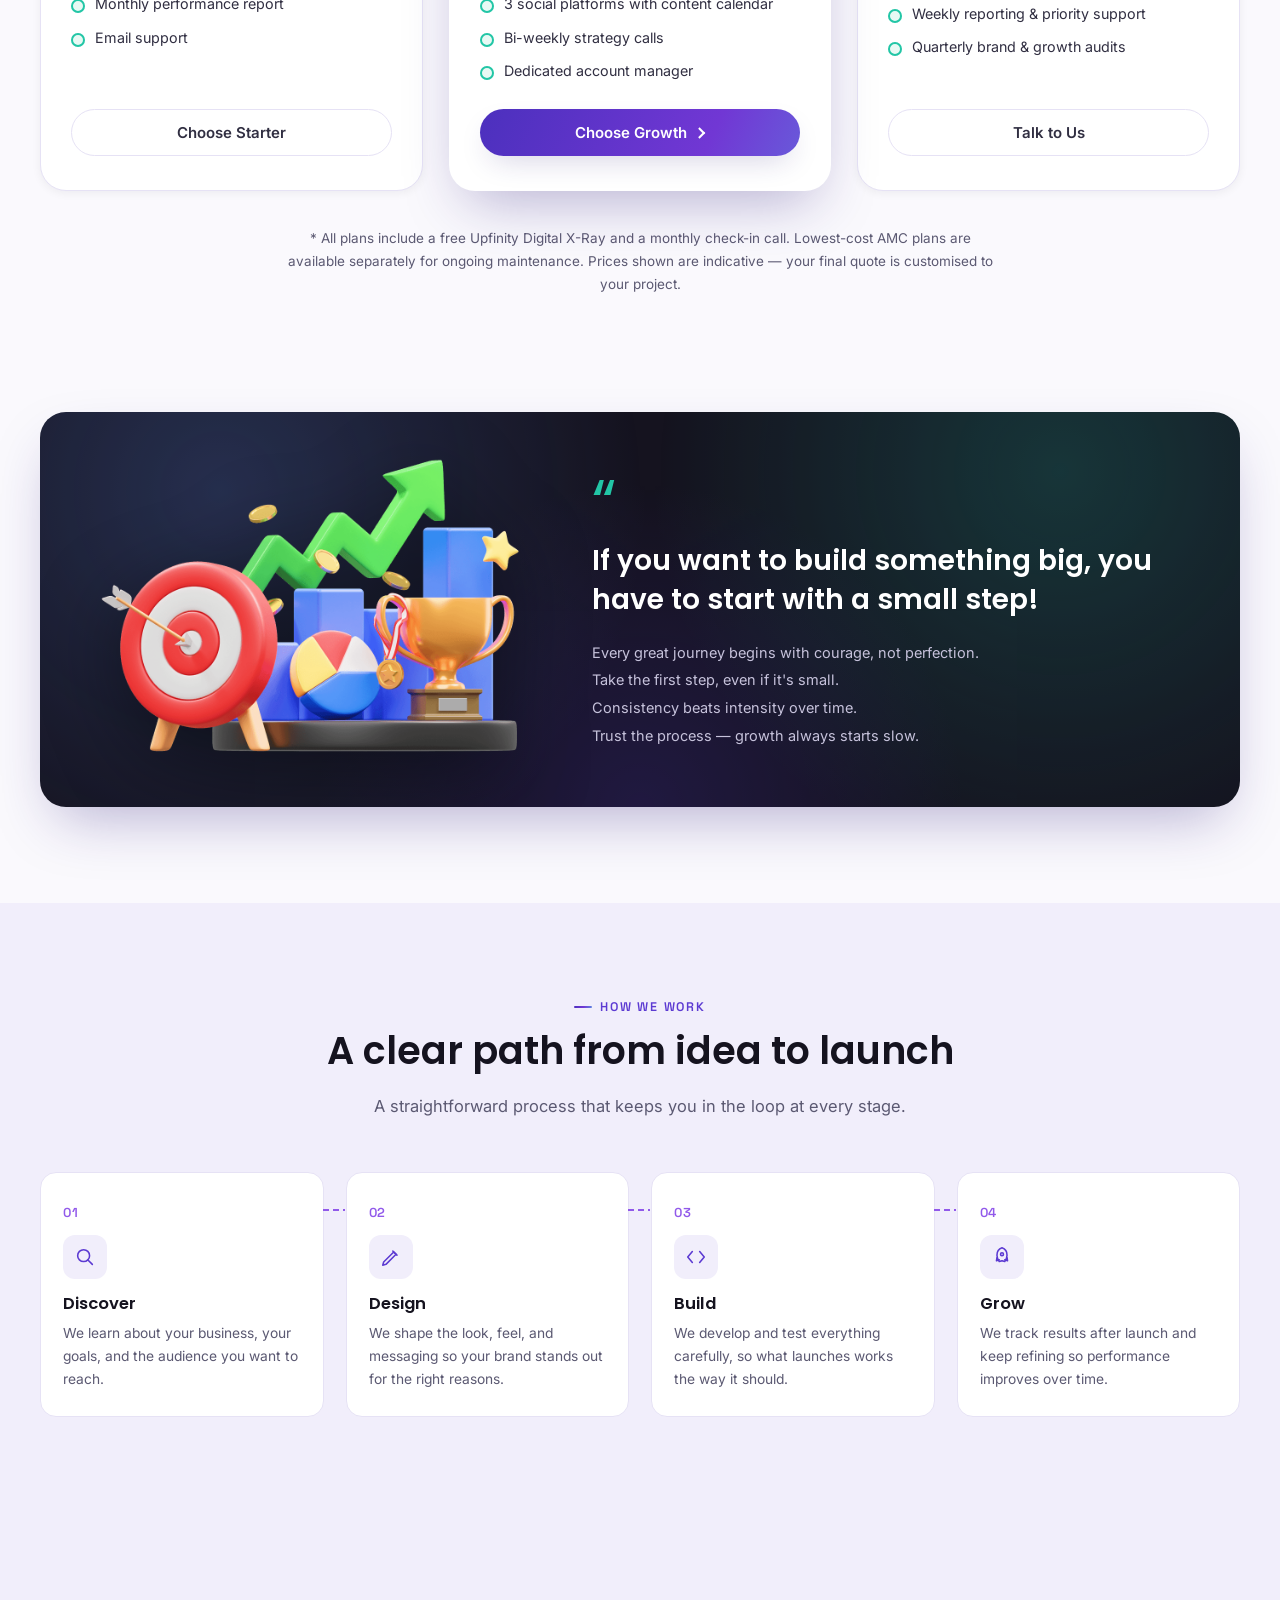
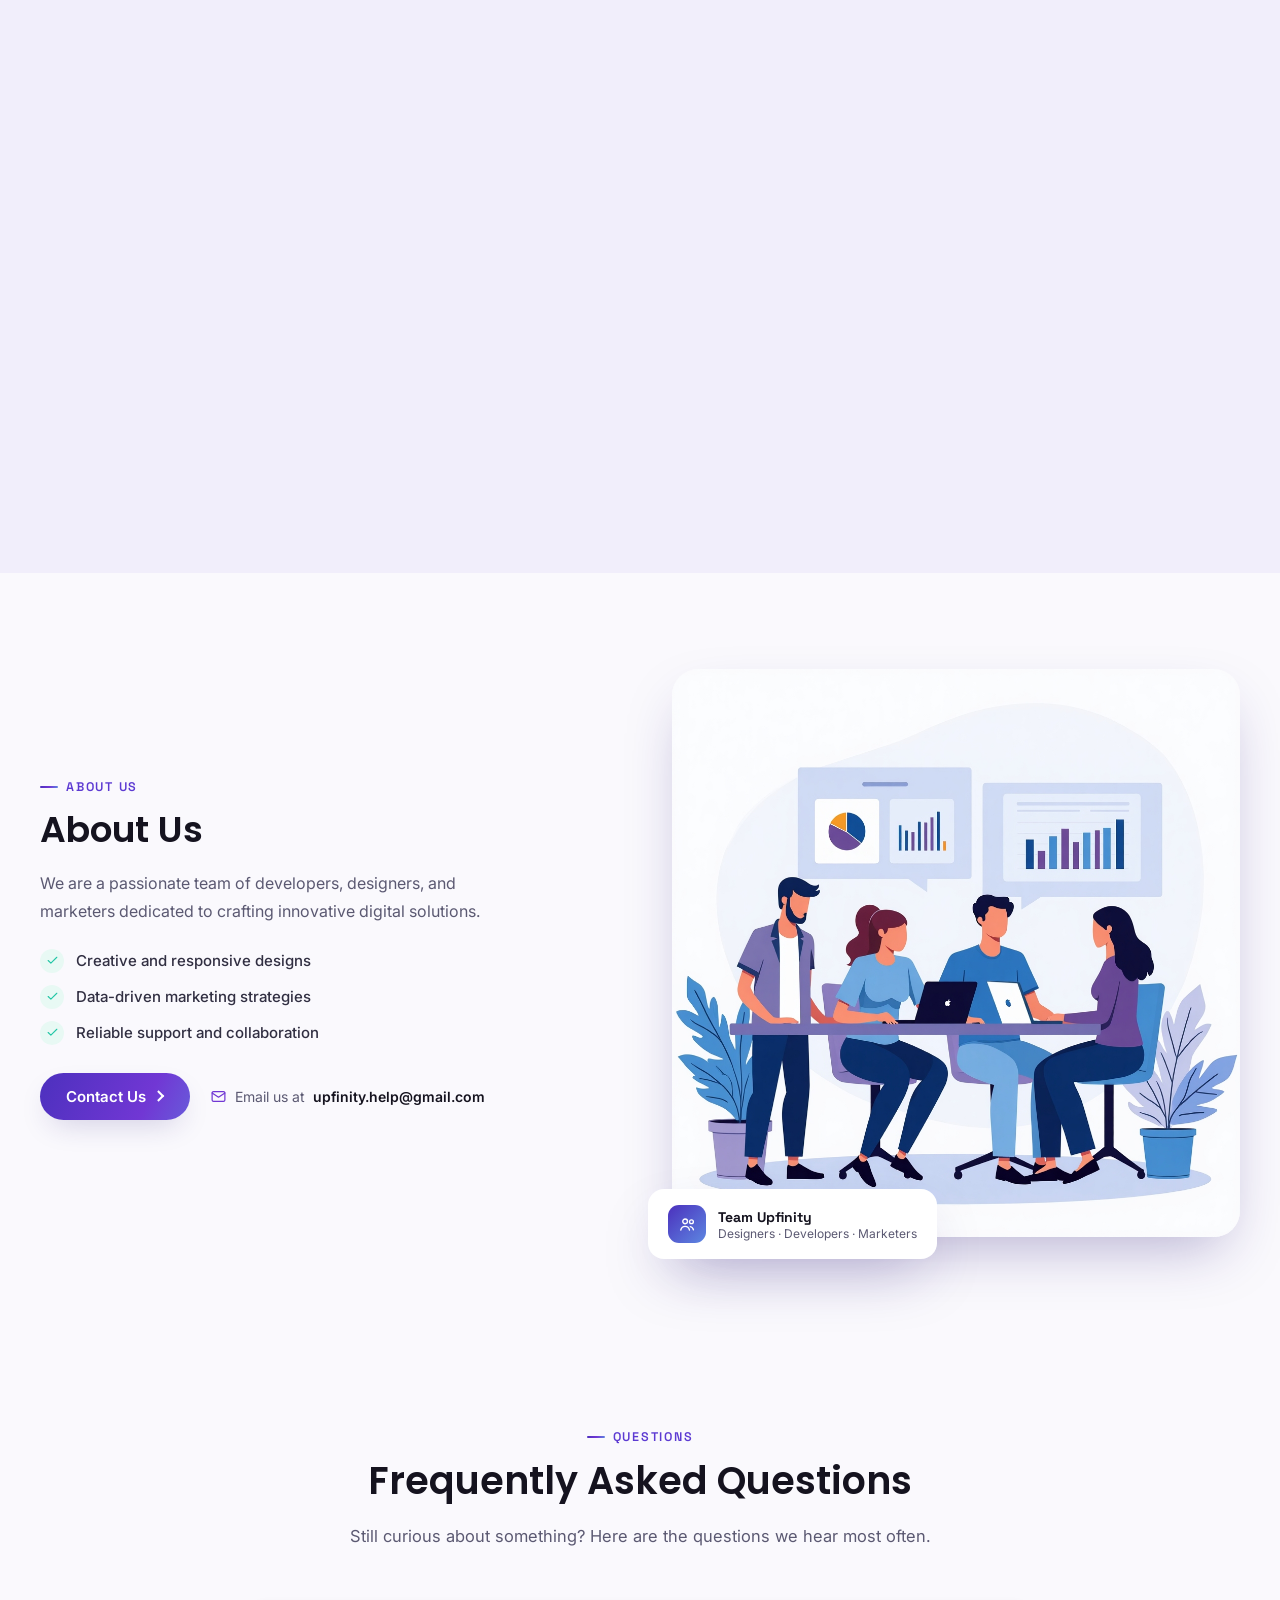
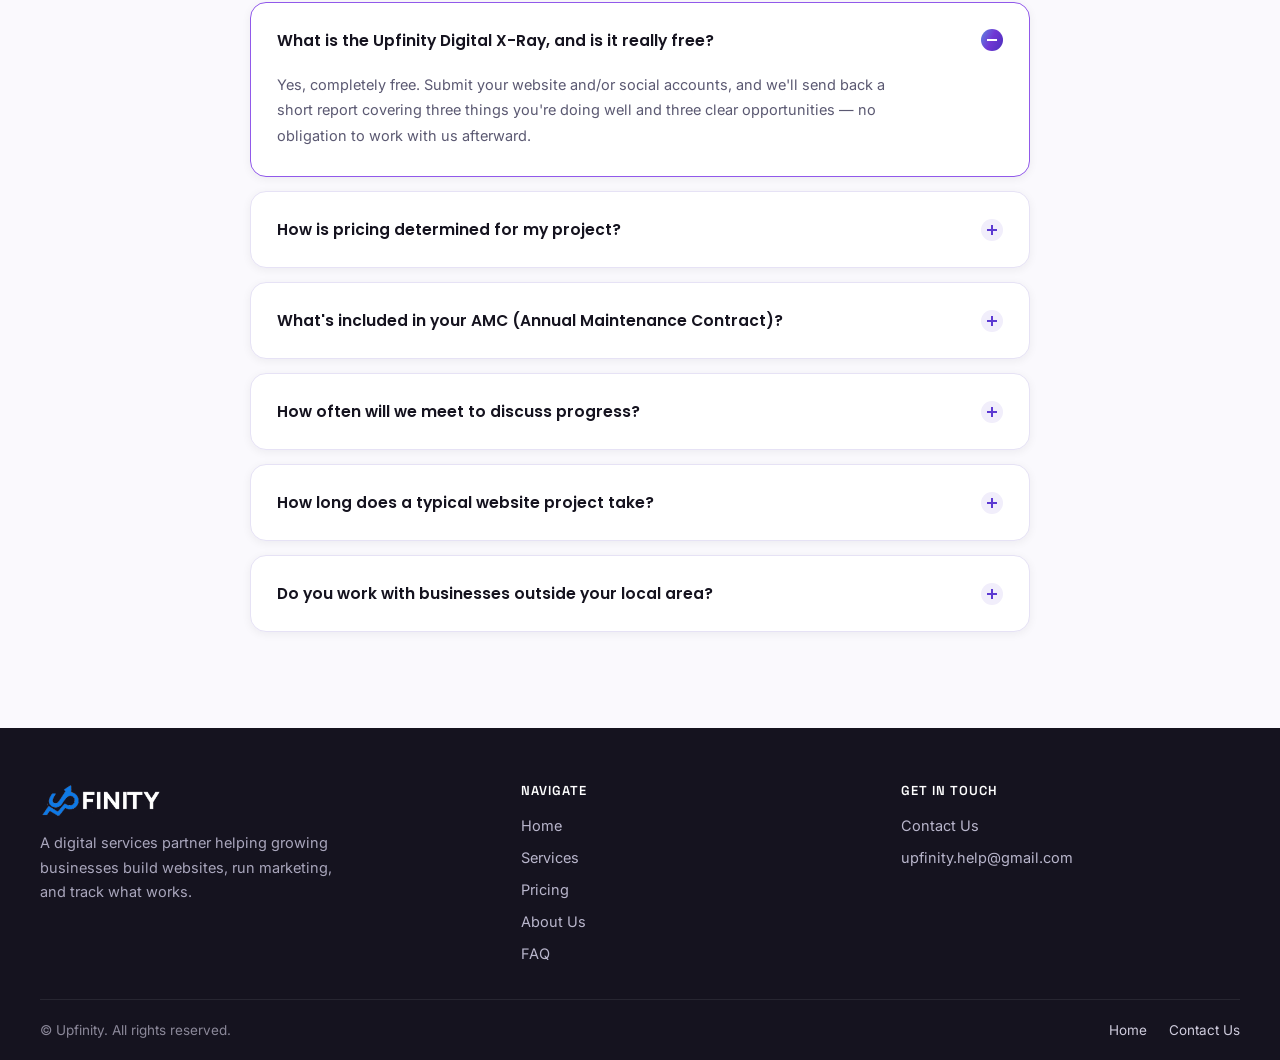
==== commit 058e513b: "Search Console Verification tag added to <head>" ====
--- a/index.html
+++ b/index.html
@@ -10,6 +10,8 @@
   <link rel="preconnect" href="https://fonts.googleapis.com">
   <link rel="preconnect" href="https://fonts.gstatic.com" crossorigin>
   <link href="https://fonts.googleapis.com/css2?family=Poppins:wght@500;600;700&family=Inter:wght@400;500;600&family=Space+Grotesk:wght@500;600&display=swap" rel="stylesheet" />
+
+  <meta name="google-site-verification" content="zGKFohdqvRFNRofu0ISGQBfFSiE4Owdv5dqC4ue8T4s" />
 
   <link rel="stylesheet" href="css/theme.css" />
   <link rel="stylesheet" href="css/style.css" />
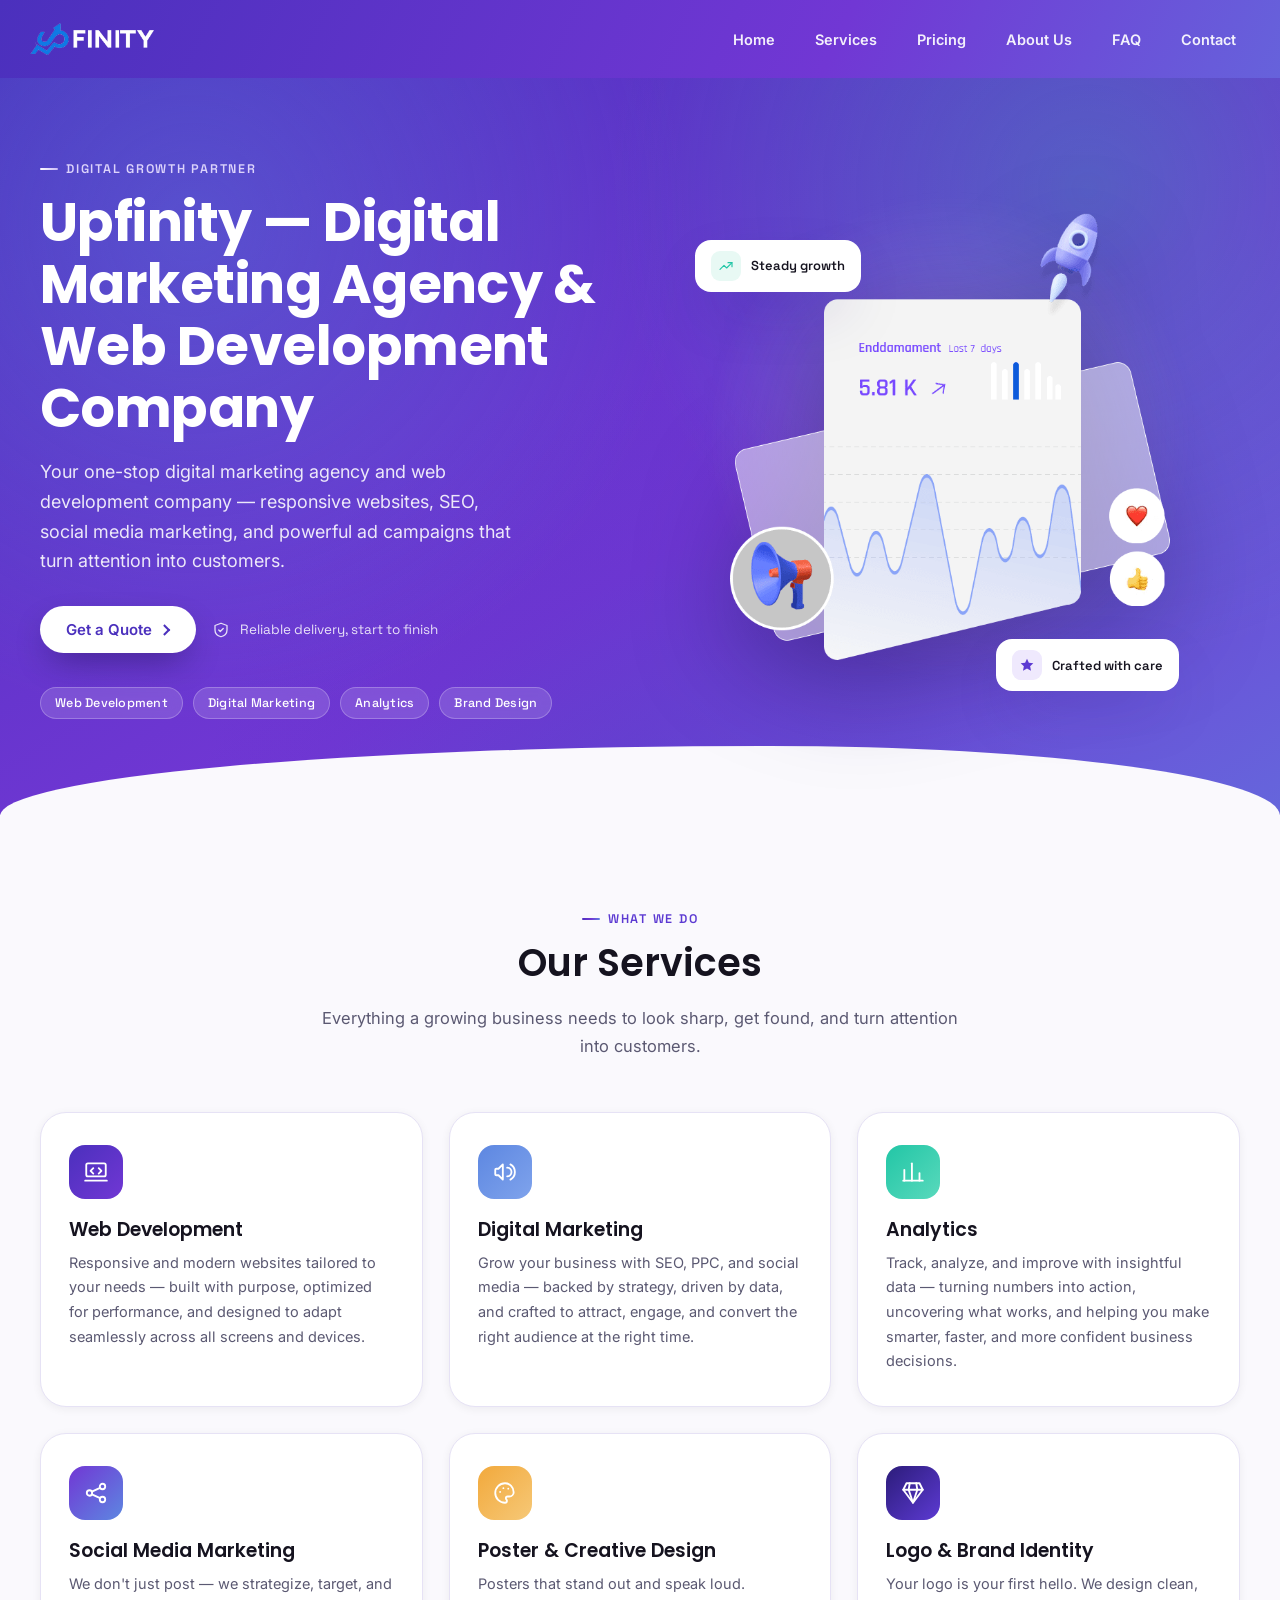
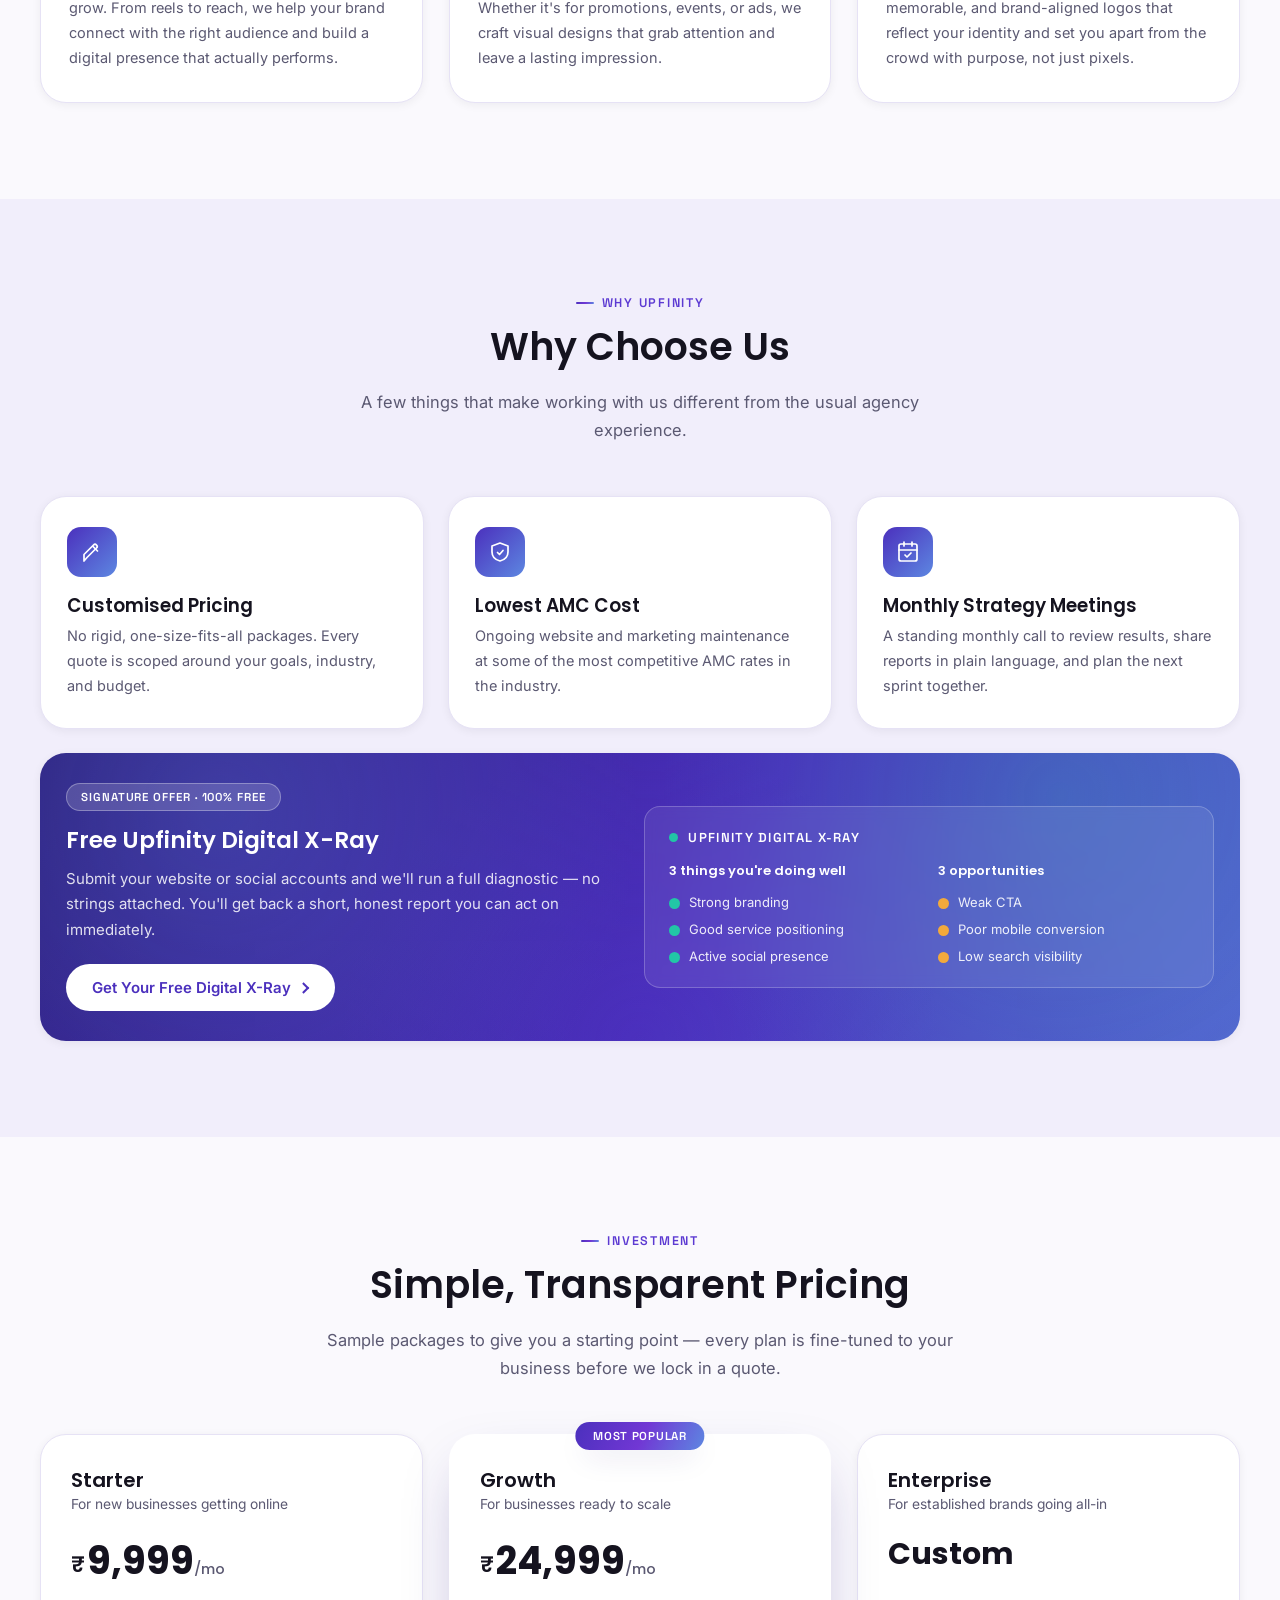
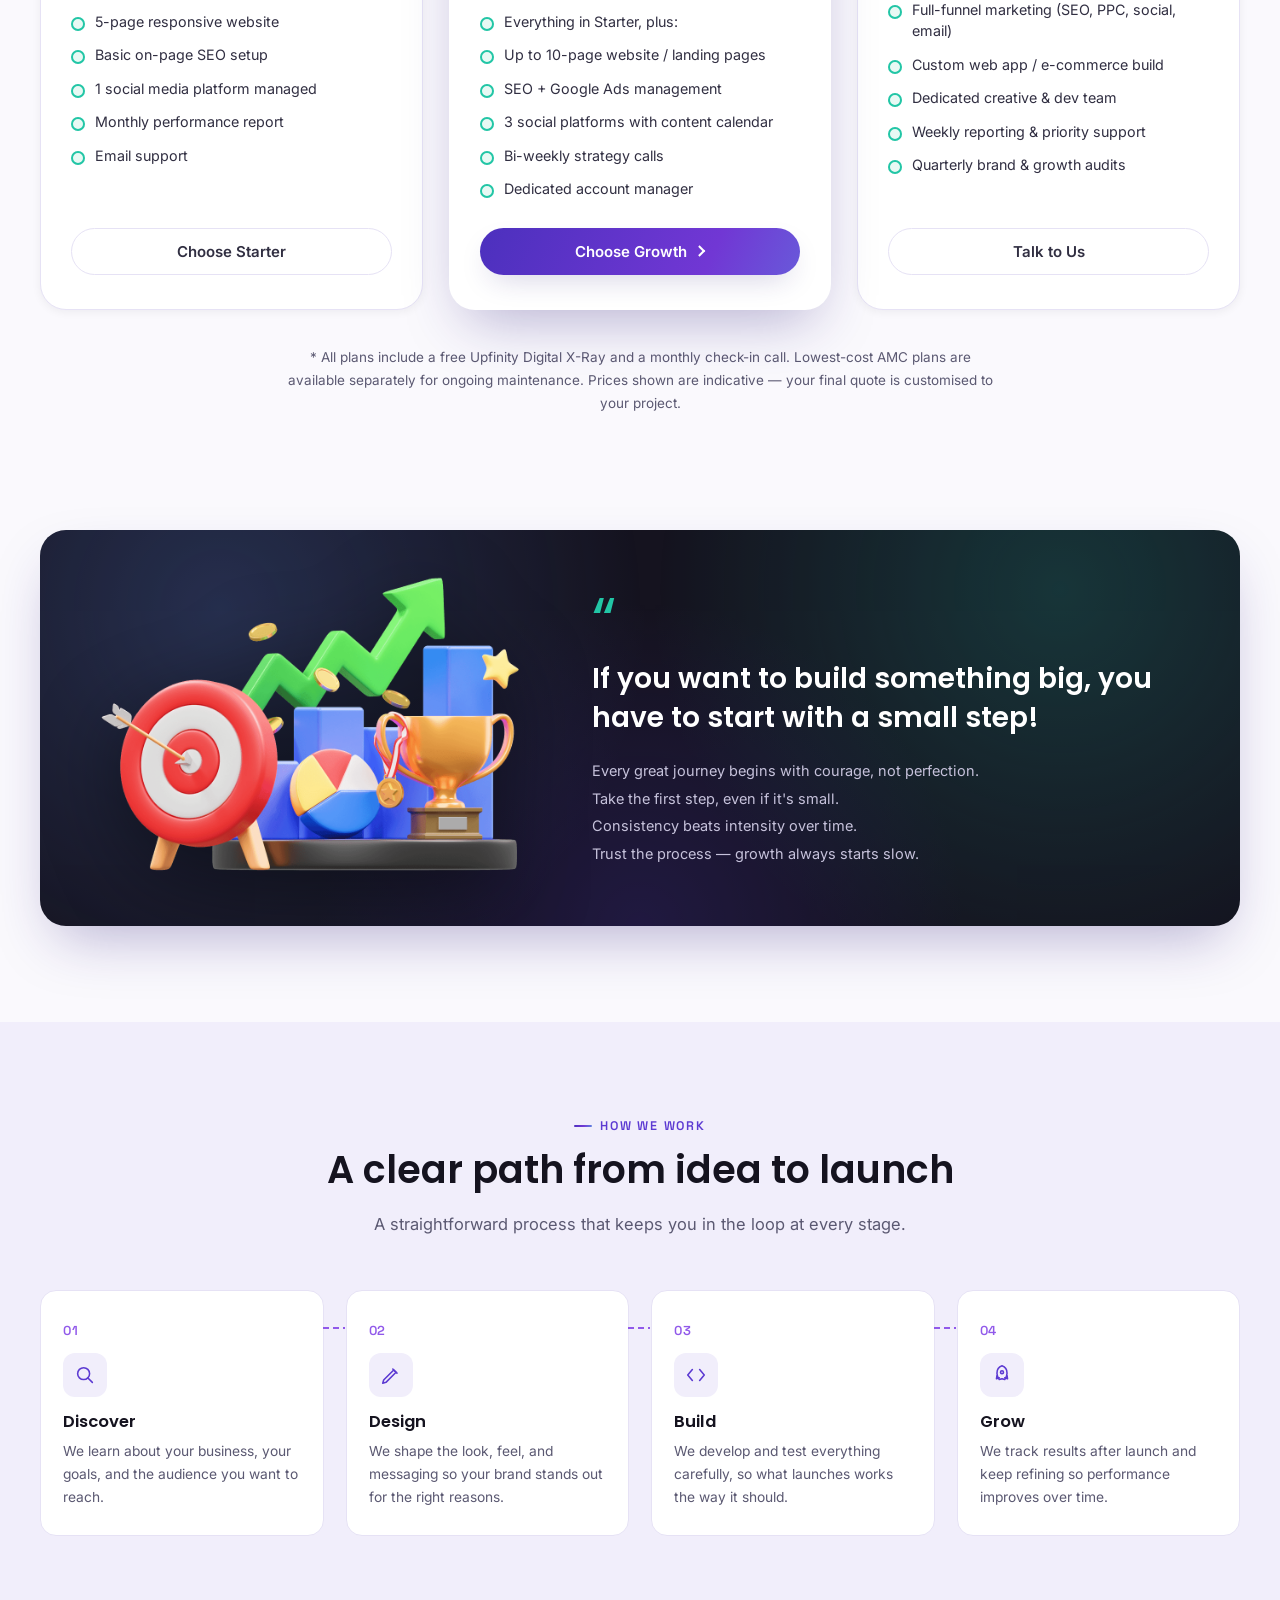
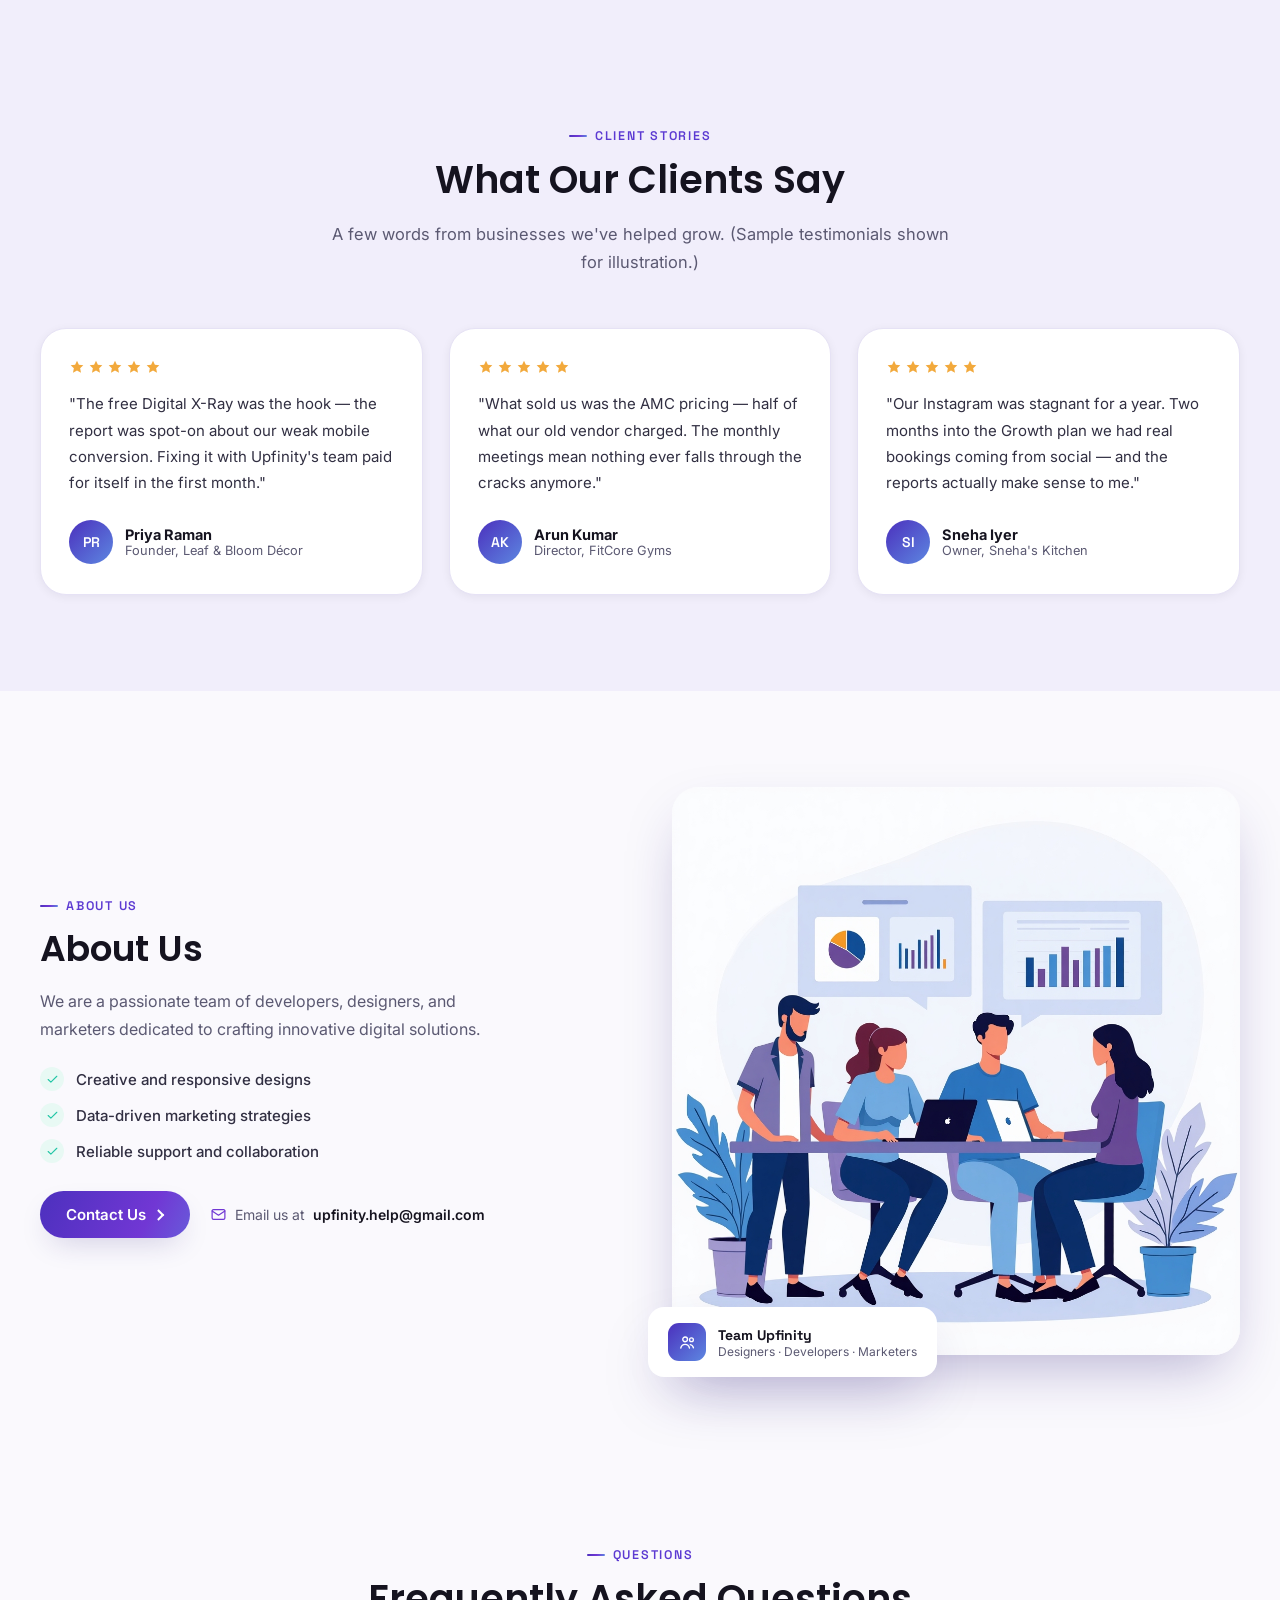
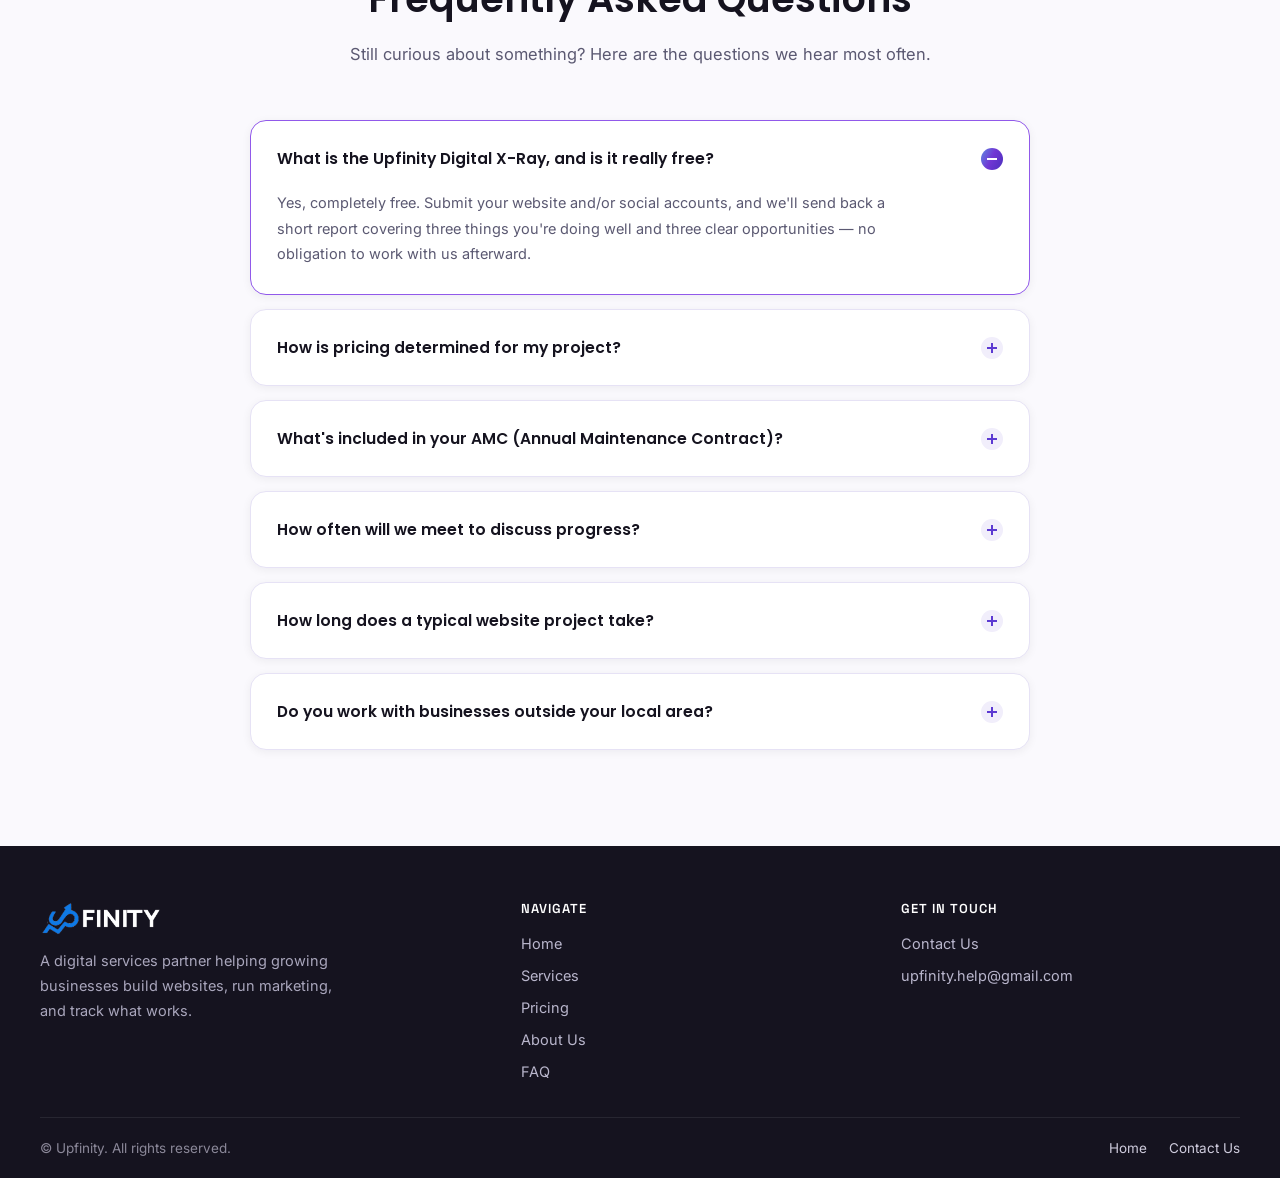
==== commit cd45cad0: "Update: SEO, Broken links fixed" ====
--- a/index.html
+++ b/index.html
@@ -4,18 +4,117 @@
 <head>
   <meta charset="UTF-8" />
   <meta name="viewport" content="width=device-width, initial-scale=1.0" />
-  <title>Upfinity — Digital Services That Move Your Business Up</title>
-  <meta name="description" content="Upfinity is a digital services partner for growing businesses — web development, digital marketing, analytics, social media, and brand design." />
+  <title>Upfinity | Digital Marketing Agency &amp; Web Development Company in India</title>
+  <meta name="description" content="Upfinity is a digital marketing agency and web development company in India offering affordable website design, SEO services, social media marketing, and brand design — plus a free Digital X-Ray audit and the lowest AMC costs." />
+  <meta name="keywords" content="digital marketing agency, digital marketing agency in India, web development company, website design company, affordable digital marketing agency, SEO services, SEO company India, social media marketing agency, PPC management, Google Ads agency, brand identity design, logo design company, poster and creative design, small business website design, website AMC services, annual maintenance contract website, free website audit, free digital marketing consultation, ecommerce website development, responsive website design, digital growth partner, Upfinity" />
+  <meta name="author" content="Upfinity" />
+  <meta name="robots" content="index, follow" />
+  <meta name="theme-color" content="#4b30bd" />
+  <link rel="canonical" href="https://upfinityteam.netlify.app/" />
+
+  <!-- Open Graph / Facebook -->
+  <meta property="og:type" content="website" />
+  <meta property="og:site_name" content="Upfinity" />
+  <meta property="og:url" content="https://upfinityteam.netlify.app/" />
+  <meta property="og:title" content="Upfinity | Digital Marketing Agency &amp; Web Development Company in India" />
+  <meta property="og:description" content="Websites, SEO, social media marketing, and brand design for growing businesses — with customised pricing, the lowest AMC costs, and a free Upfinity Digital X-Ray audit." />
+  <meta property="og:image" content="https://upfinityteam.netlify.app/images/banner-img.png" />
+  <meta property="og:locale" content="en_IN" />
+
+  <!-- Twitter -->
+  <meta name="twitter:card" content="summary_large_image" />
+  <meta name="twitter:title" content="Upfinity | Digital Marketing Agency &amp; Web Development Company in India" />
+  <meta name="twitter:description" content="Websites, SEO, social media marketing, and brand design for growing businesses — with customised pricing, the lowest AMC costs, and a free Upfinity Digital X-Ray audit." />
+  <meta name="twitter:image" content="https://upfinityteam.netlify.app/images/banner-img.png" />
 
   <link rel="preconnect" href="https://fonts.googleapis.com">
   <link rel="preconnect" href="https://fonts.gstatic.com" crossorigin>
   <link href="https://fonts.googleapis.com/css2?family=Poppins:wght@500;600;700&family=Inter:wght@400;500;600&family=Space+Grotesk:wght@500;600&display=swap" rel="stylesheet" />
 
-  <meta name="google-site-verification" content="zGKFohdqvRFNRofu0ISGQBfFSiE4Owdv5dqC4ue8T4s" />
-
   <link rel="stylesheet" href="css/theme.css" />
   <link rel="stylesheet" href="css/style.css" />
   <link rel="icon" type="image/png" href="favicon.png">
+
+  <script type="application/ld+json">
+  {
+    "@context": "https://schema.org",
+    "@type": "ProfessionalService",
+    "name": "Upfinity",
+    "url": "https://upfinityteam.netlify.app/",
+    "logo": "https://upfinityteam.netlify.app/logo.png",
+    "image": "https://upfinityteam.netlify.app/images/banner-img.png",
+    "description": "Upfinity is a digital marketing agency and web development company in India offering website design, SEO, social media marketing, analytics, and brand design.",
+    "priceRange": "₹₹",
+    "email": "upfinity.team@gmail.com",
+    "areaServed": "IN",
+    "sameAs": [],
+    "makesOffer": [
+      { "@type": "Offer", "name": "Web Development" },
+      { "@type": "Offer", "name": "Digital Marketing" },
+      { "@type": "Offer", "name": "SEO Services" },
+      { "@type": "Offer", "name": "Social Media Marketing" },
+      { "@type": "Offer", "name": "Poster & Creative Design" },
+      { "@type": "Offer", "name": "Logo & Brand Identity" }
+    ]
+  }
+  </script>
+
+  <script type="application/ld+json">
+  {
+    "@context": "https://schema.org",
+    "@type": "FAQPage",
+    "mainEntity": [
+      {
+        "@type": "Question",
+        "name": "What is the Upfinity Digital X-Ray, and is it really free?",
+        "acceptedAnswer": {
+          "@type": "Answer",
+          "text": "Yes, completely free. Submit your website and/or social accounts, and we'll send back a short report covering three things you're doing well and three clear opportunities — no obligation to work with us afterward."
+        }
+      },
+      {
+        "@type": "Question",
+        "name": "How is pricing determined for my project?",
+        "acceptedAnswer": {
+          "@type": "Answer",
+          "text": "The pricing cards on this page are sample packages to give you a sense of scale. Every real quote is customised — we scope the work around your goals, current setup, and budget before we finalise a number."
+        }
+      },
+      {
+        "@type": "Question",
+        "name": "What's included in your AMC (Annual Maintenance Contract)?",
+        "acceptedAnswer": {
+          "@type": "Answer",
+          "text": "Website updates, security and uptime monitoring, hosting support, and small content changes throughout the year — at some of the lowest AMC rates in the industry."
+        }
+      },
+      {
+        "@type": "Question",
+        "name": "How often will we meet to discuss progress?",
+        "acceptedAnswer": {
+          "@type": "Answer",
+          "text": "Every client gets a standing monthly meeting where we walk through results in plain language and agree on priorities for the month ahead. Growth and Enterprise plans get more frequent check-ins."
+        }
+      },
+      {
+        "@type": "Question",
+        "name": "How long does a typical website project take?",
+        "acceptedAnswer": {
+          "@type": "Answer",
+          "text": "A standard 5–10 page website usually takes 2–4 weeks from kickoff to launch, depending on how much content and feedback we're waiting on from your side."
+        }
+      },
+      {
+        "@type": "Question",
+        "name": "Do you work with businesses outside your local area?",
+        "acceptedAnswer": {
+          "@type": "Answer",
+          "text": "Absolutely — most of our collaboration happens over calls and email, so location isn't a barrier. We're happy to work with businesses anywhere."
+        }
+      }
+    ]
+  }
+  </script>
 </head>
 
 <body class="js-off">
@@ -26,12 +125,12 @@
 
       <nav id="site-nav">
         <ul class="nav-links">
-          <li><a href="https://upfinity.netlify.app">Home</a></li>
+          <li><a href="https://upfinityteam.netlify.app/">Home</a></li>
           <li><a href="#services">Services</a></li>
           <li><a href="#pricing">Pricing</a></li>
           <li><a href="#about">About Us</a></li>
           <li><a href="#faq">FAQ</a></li>
-          <li><a href="#contact">Contact</a></li>
+          <li><a href="contact.html">Contact</a></li>
         </ul>
       </nav>
 
@@ -46,8 +145,8 @@
     <div class="container">
       <div class="hero-text" data-reveal>
         <span class="eyebrow on-dark">Digital growth partner</span>
-        <h1>Welcome to Upfinity</h1>
-        <p>Your one-stop solution for digital services. We create stunning websites, run powerful ads, and more.</p>
+        <h1>Upfinity — Digital Marketing Agency &amp; Web Development Company</h1>
+        <p>Your one-stop digital marketing agency and web development company — responsive websites, SEO, social media marketing, and powerful ad campaigns that turn attention into customers.</p>
 
         <div class="hero-cta-row">
           <a href="contact.html" class="btn-about">Get a Quote</a>
@@ -523,7 +622,7 @@
     </div>
   </section>
 
-  <footer id="contact">
+  <footer id="site-footer">
     <div class="container">
       <div class="footer-grid">
         <div class="footer-brand">
@@ -533,7 +632,7 @@
         <div class="footer-col">
           <h4>Navigate</h4>
           <ul>
-            <li><a href="https://upfinity-git.github.io/upfinity-site/">Home</a></li>
+            <li><a href="https://upfinityteam.netlify.app/">Home</a></li>
             <li><a href="#services">Services</a></li>
             <li><a href="#pricing">Pricing</a></li>
             <li><a href="#about">About Us</a></li>
@@ -551,7 +650,7 @@
       <div class="footer-container">
         <p class="copyright">© Upfinity. All rights reserved.</p>
         <div class="footer-links">
-          <a href="https://upfinity-git.github.io/upfinity-site/">Home</a>
+          <a href="https://upfinityteam.netlify.app/">Home</a>
           <a href="contact.html">Contact Us</a>
         </div>
       </div>
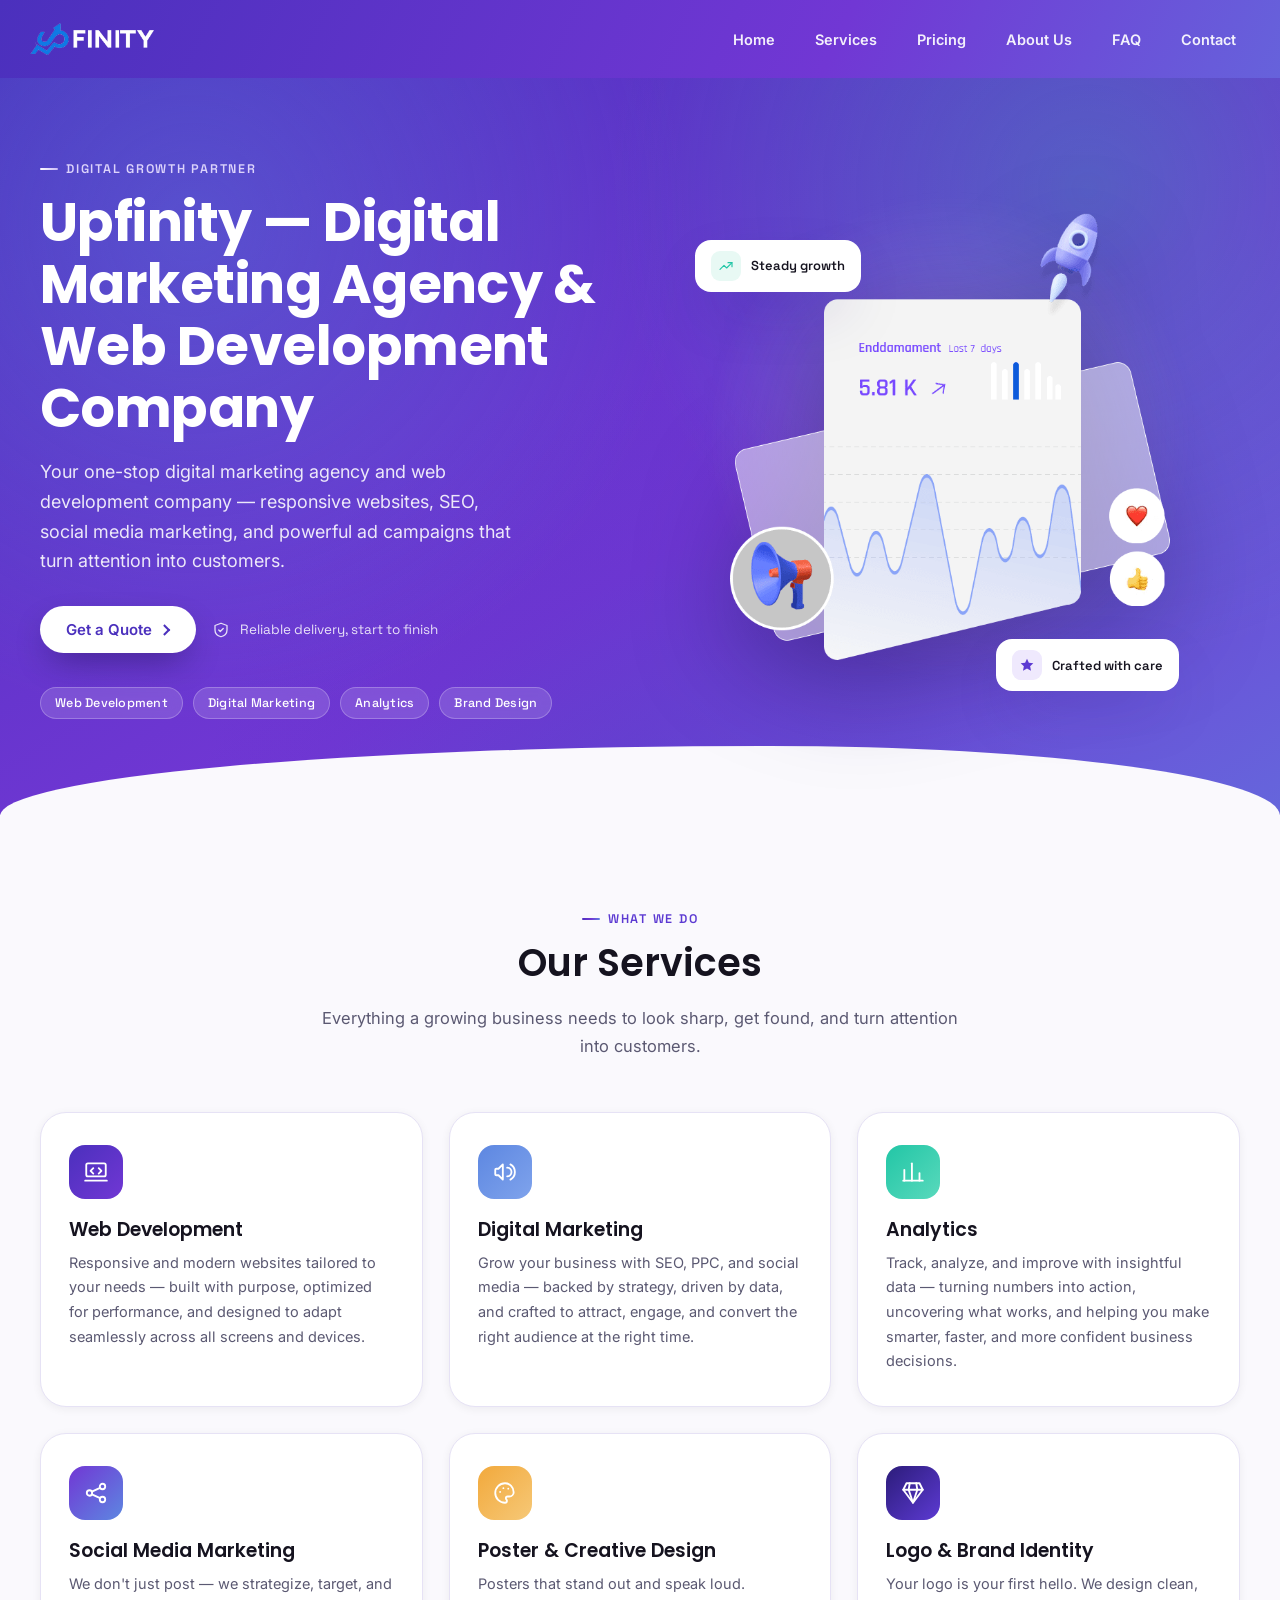
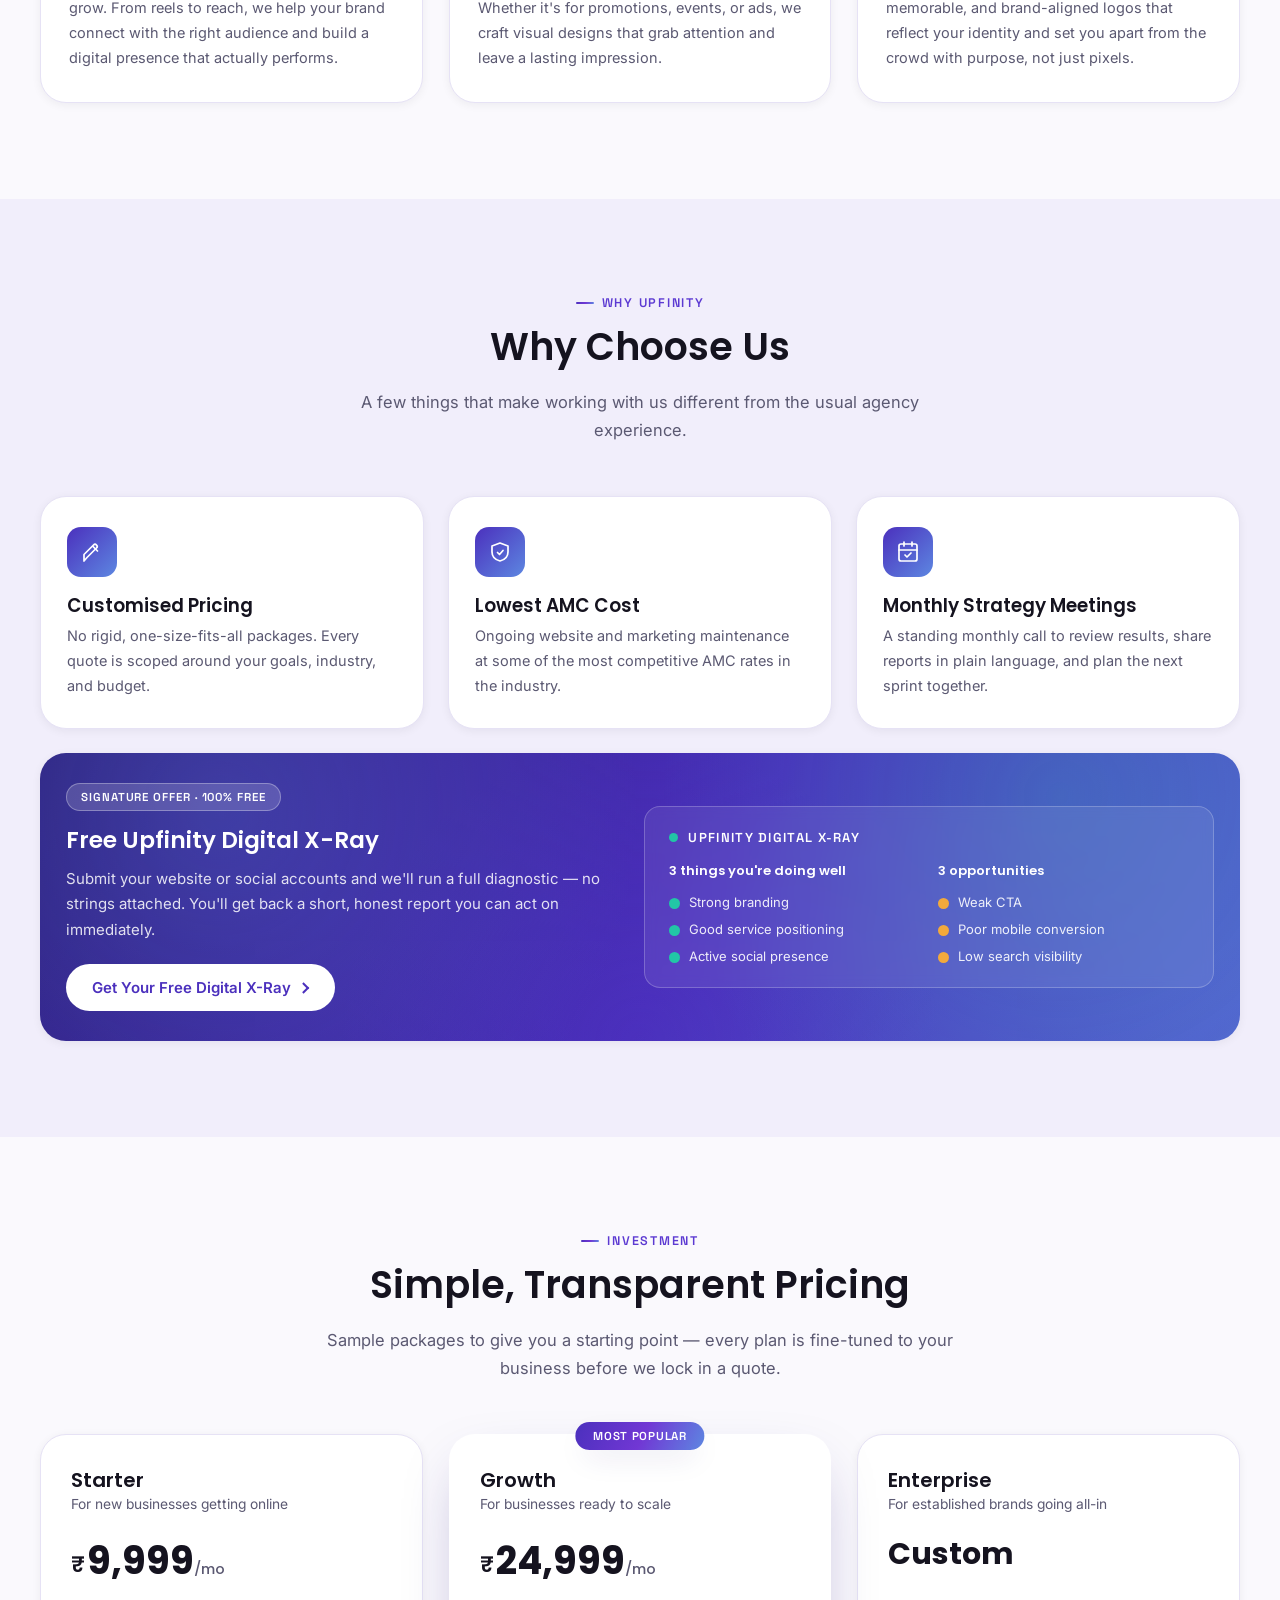
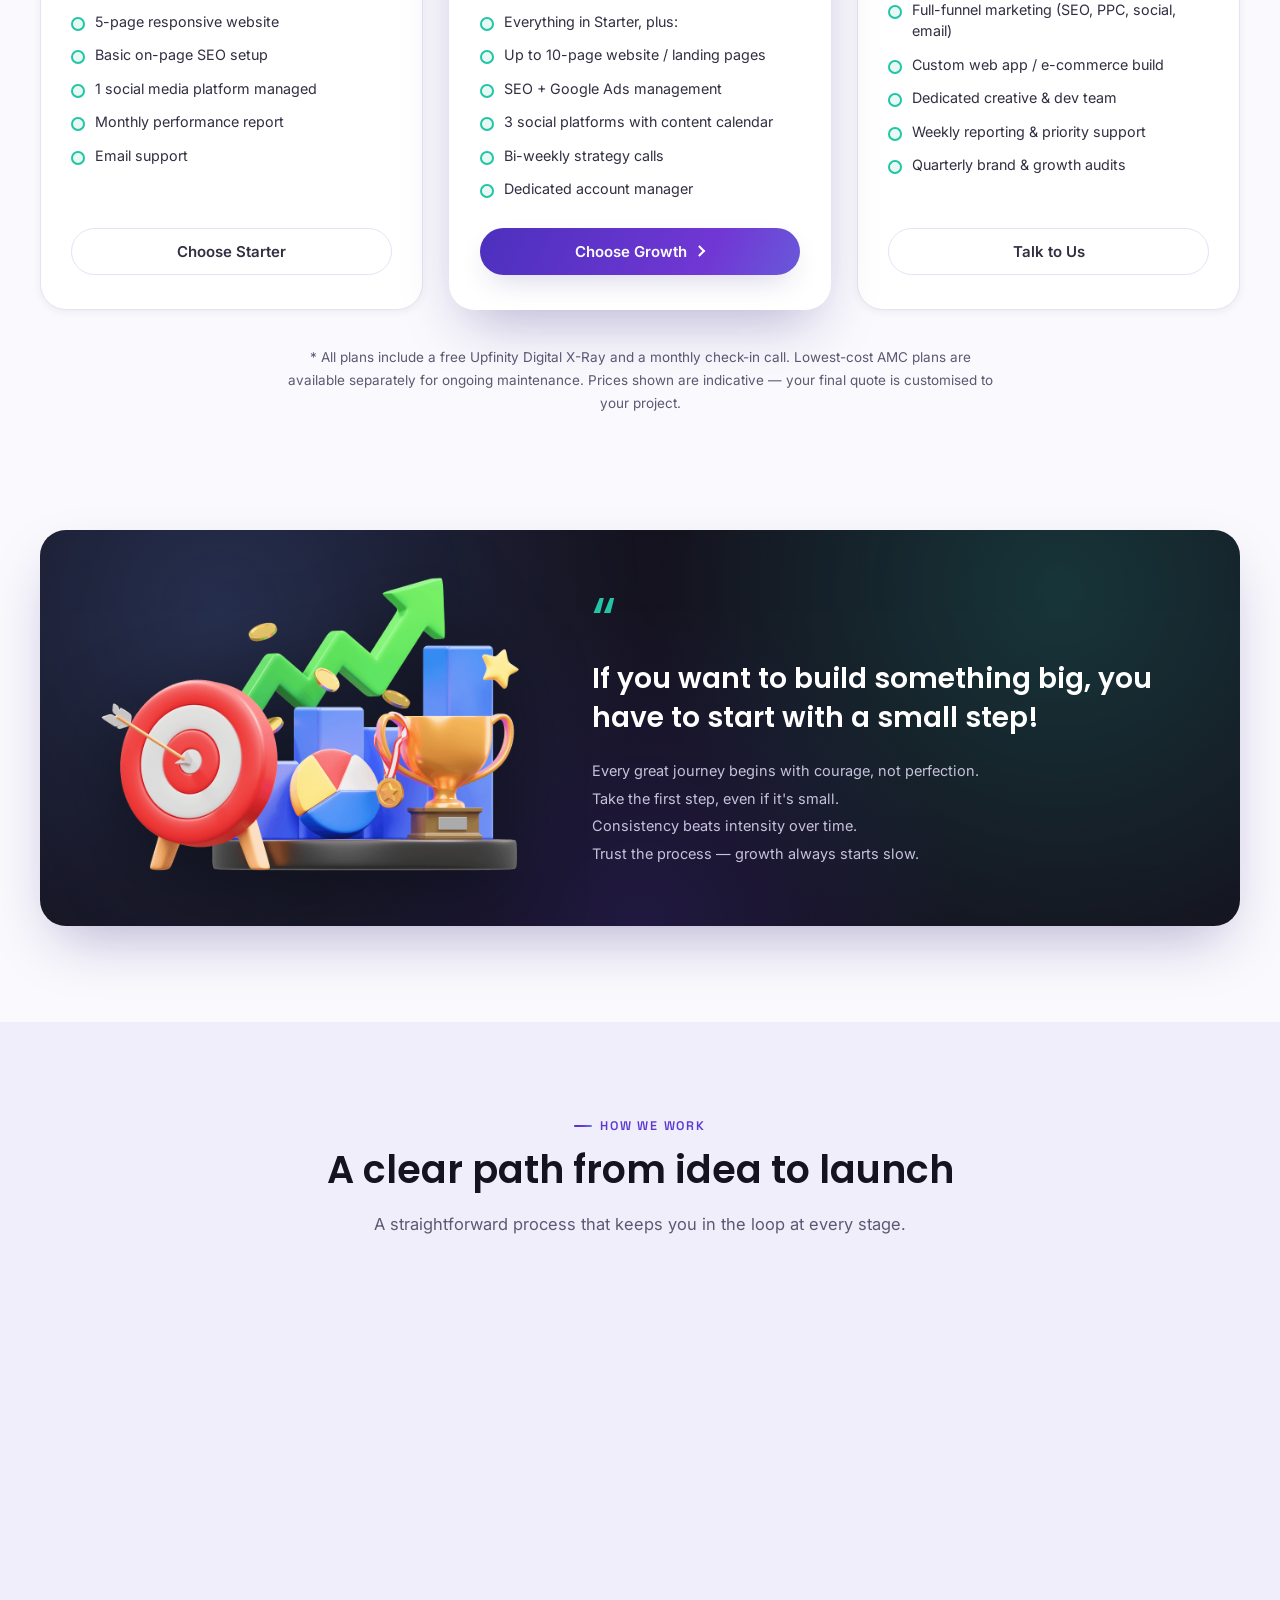
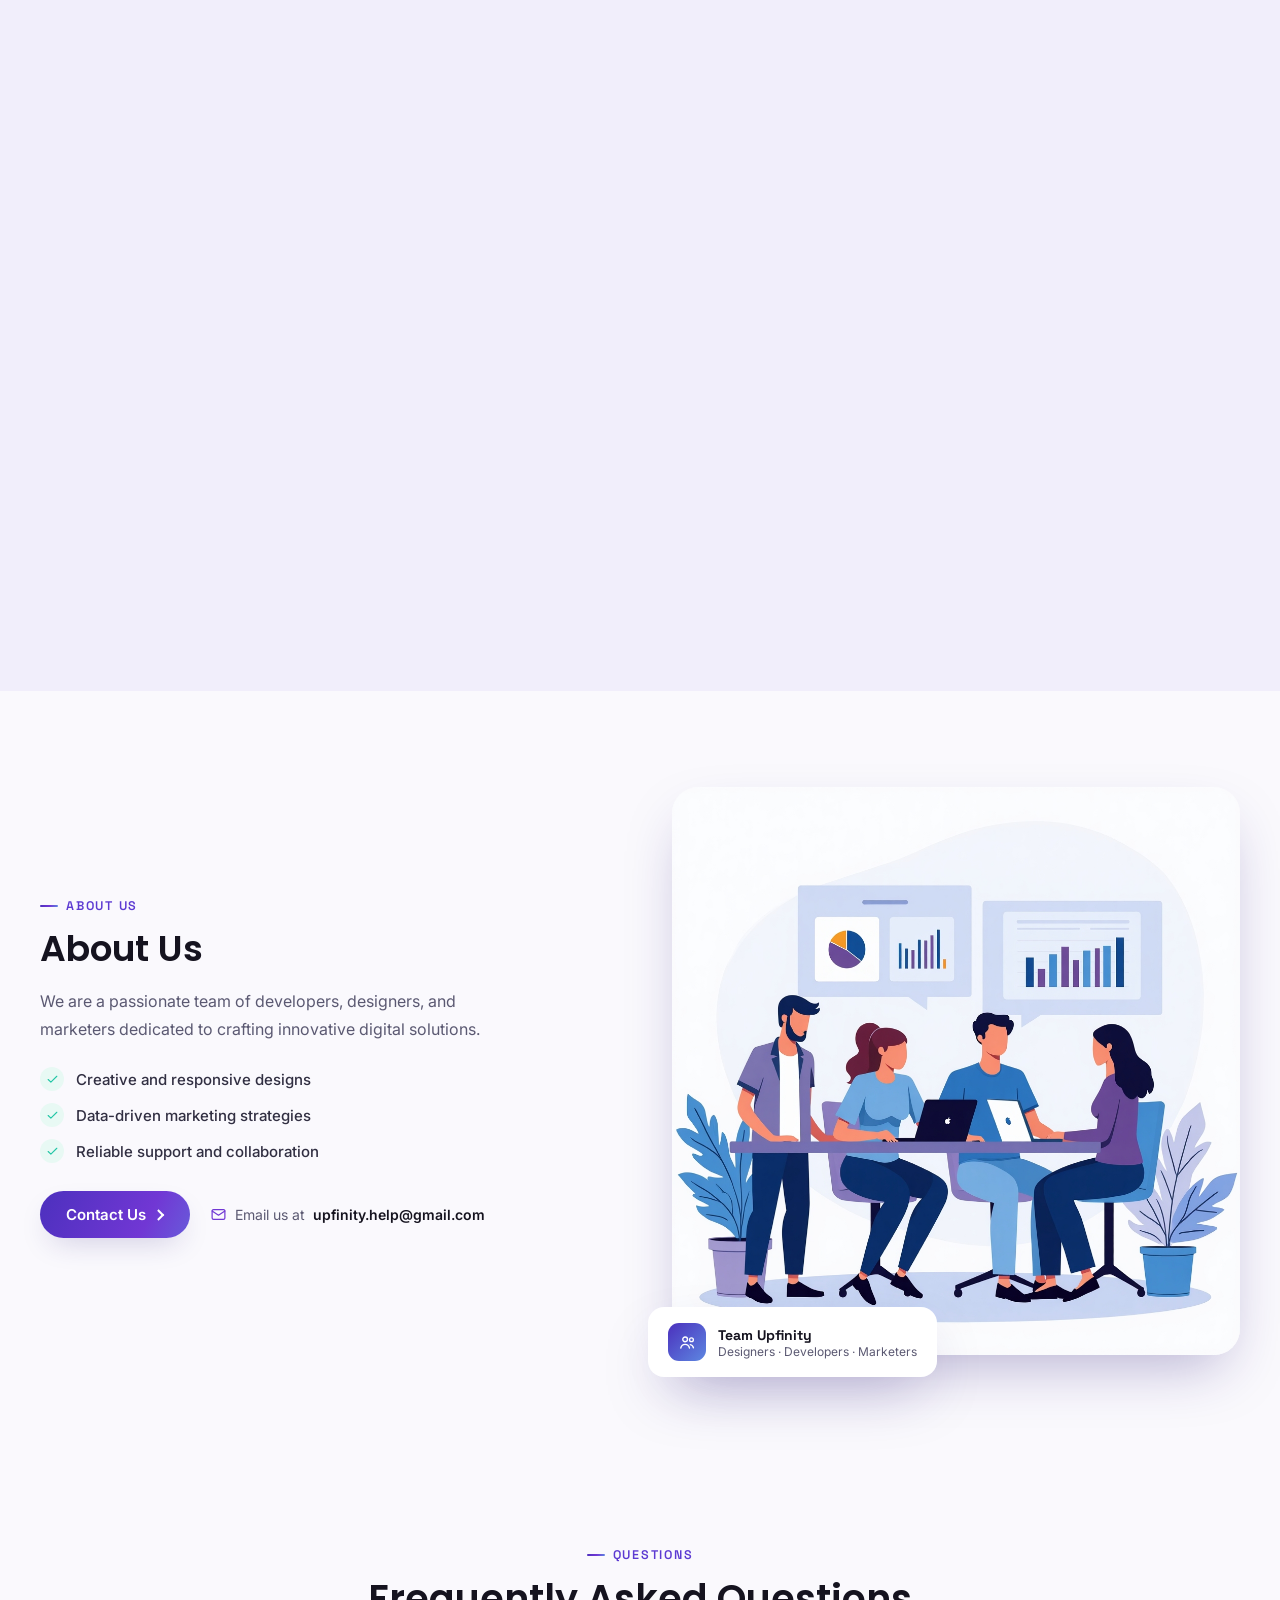
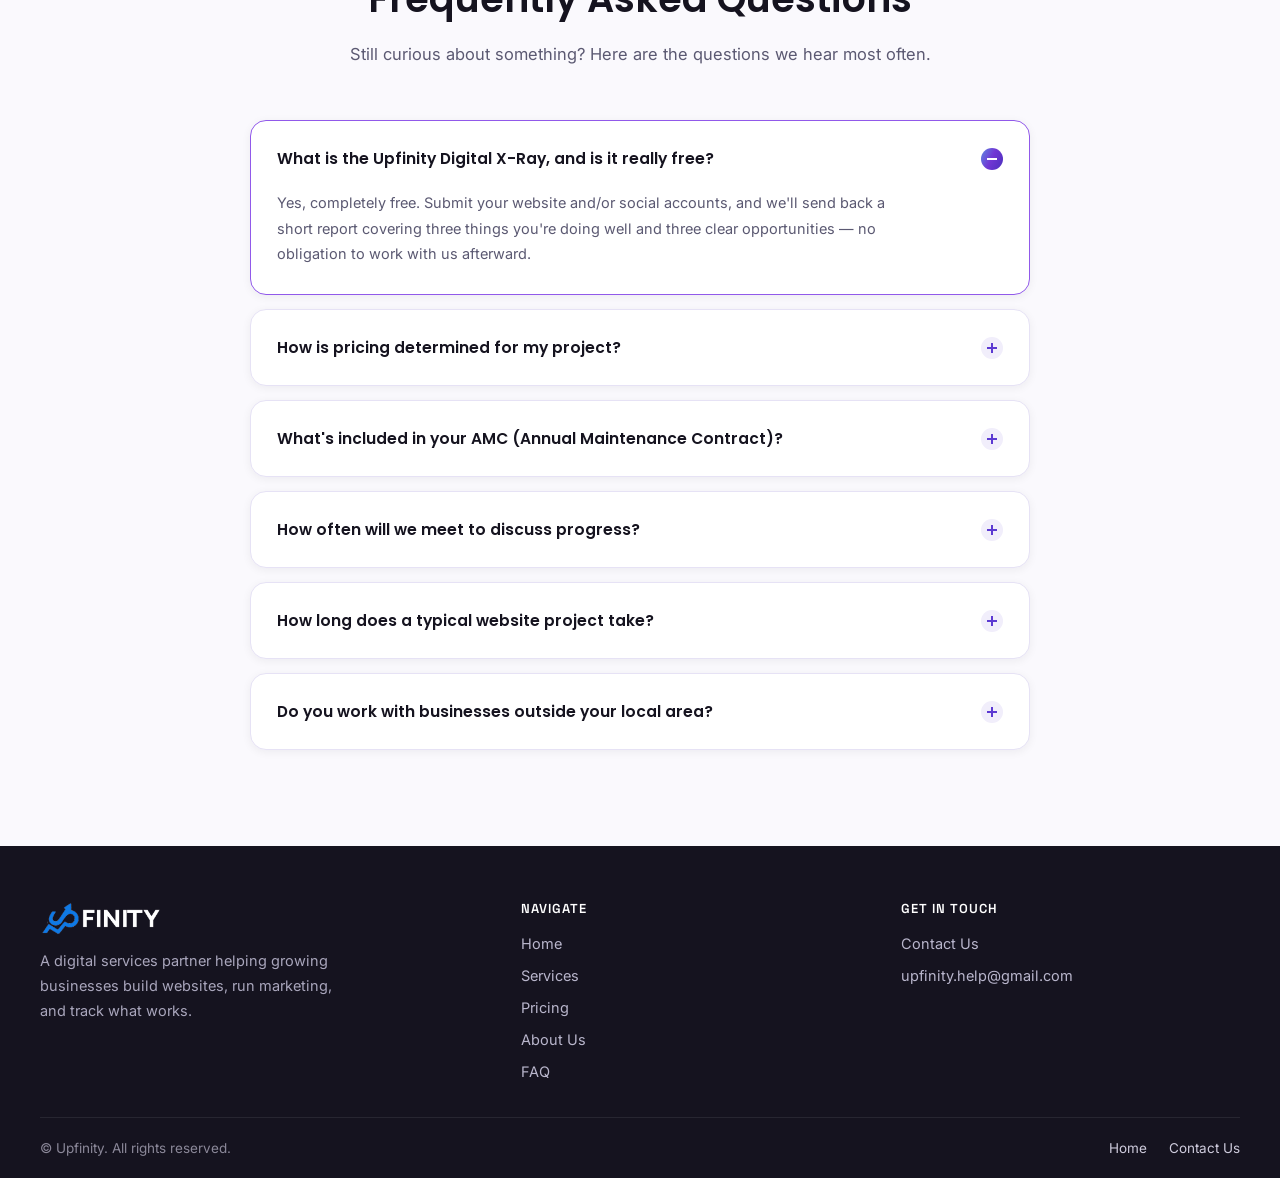
==== commit b20bc443: "Merge branch 'main' of https://github.com/upfinity-team/upfinity" ====
--- a/index.html
+++ b/index.html
@@ -30,6 +30,8 @@
   <link rel="preconnect" href="https://fonts.googleapis.com">
   <link rel="preconnect" href="https://fonts.gstatic.com" crossorigin>
   <link href="https://fonts.googleapis.com/css2?family=Poppins:wght@500;600;700&family=Inter:wght@400;500;600&family=Space+Grotesk:wght@500;600&display=swap" rel="stylesheet" />
+
+  <meta name="google-site-verification" content="zGKFohdqvRFNRofu0ISGQBfFSiE4Owdv5dqC4ue8T4s" />
 
   <link rel="stylesheet" href="css/theme.css" />
   <link rel="stylesheet" href="css/style.css" />
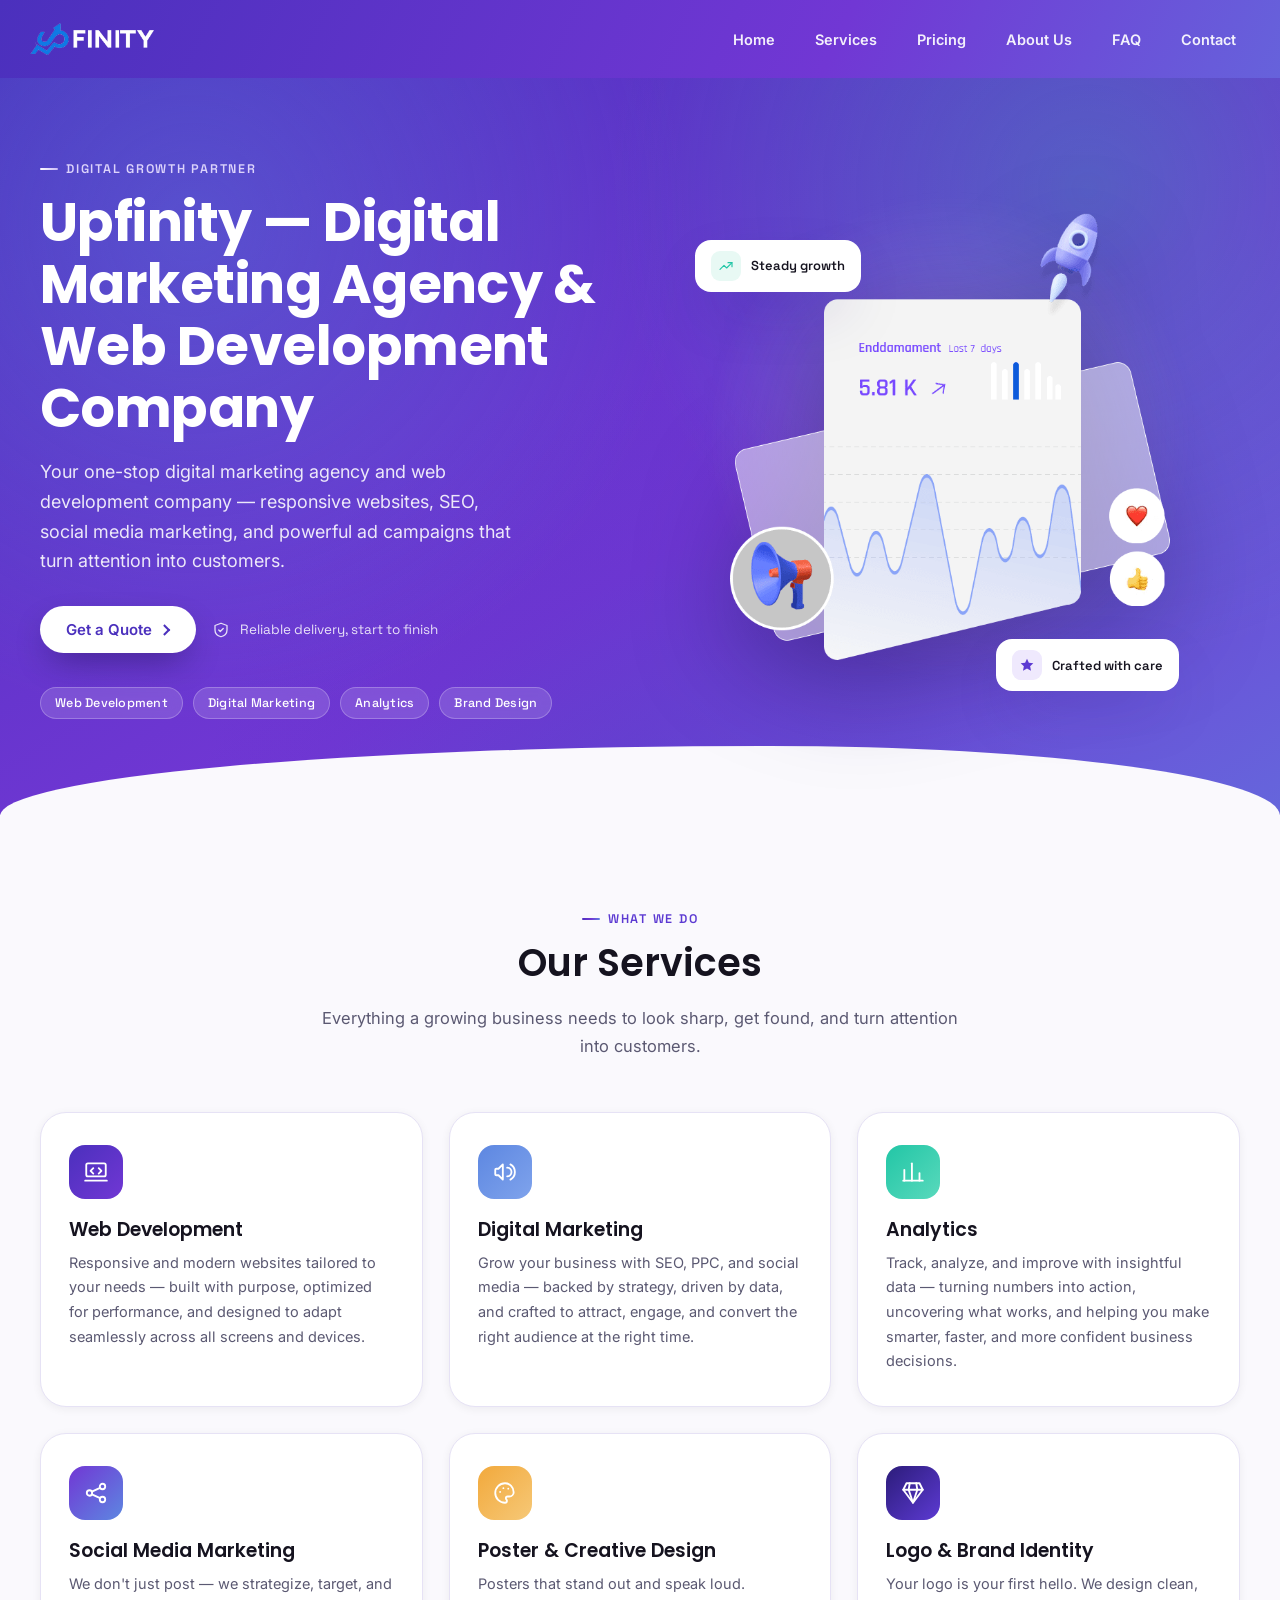
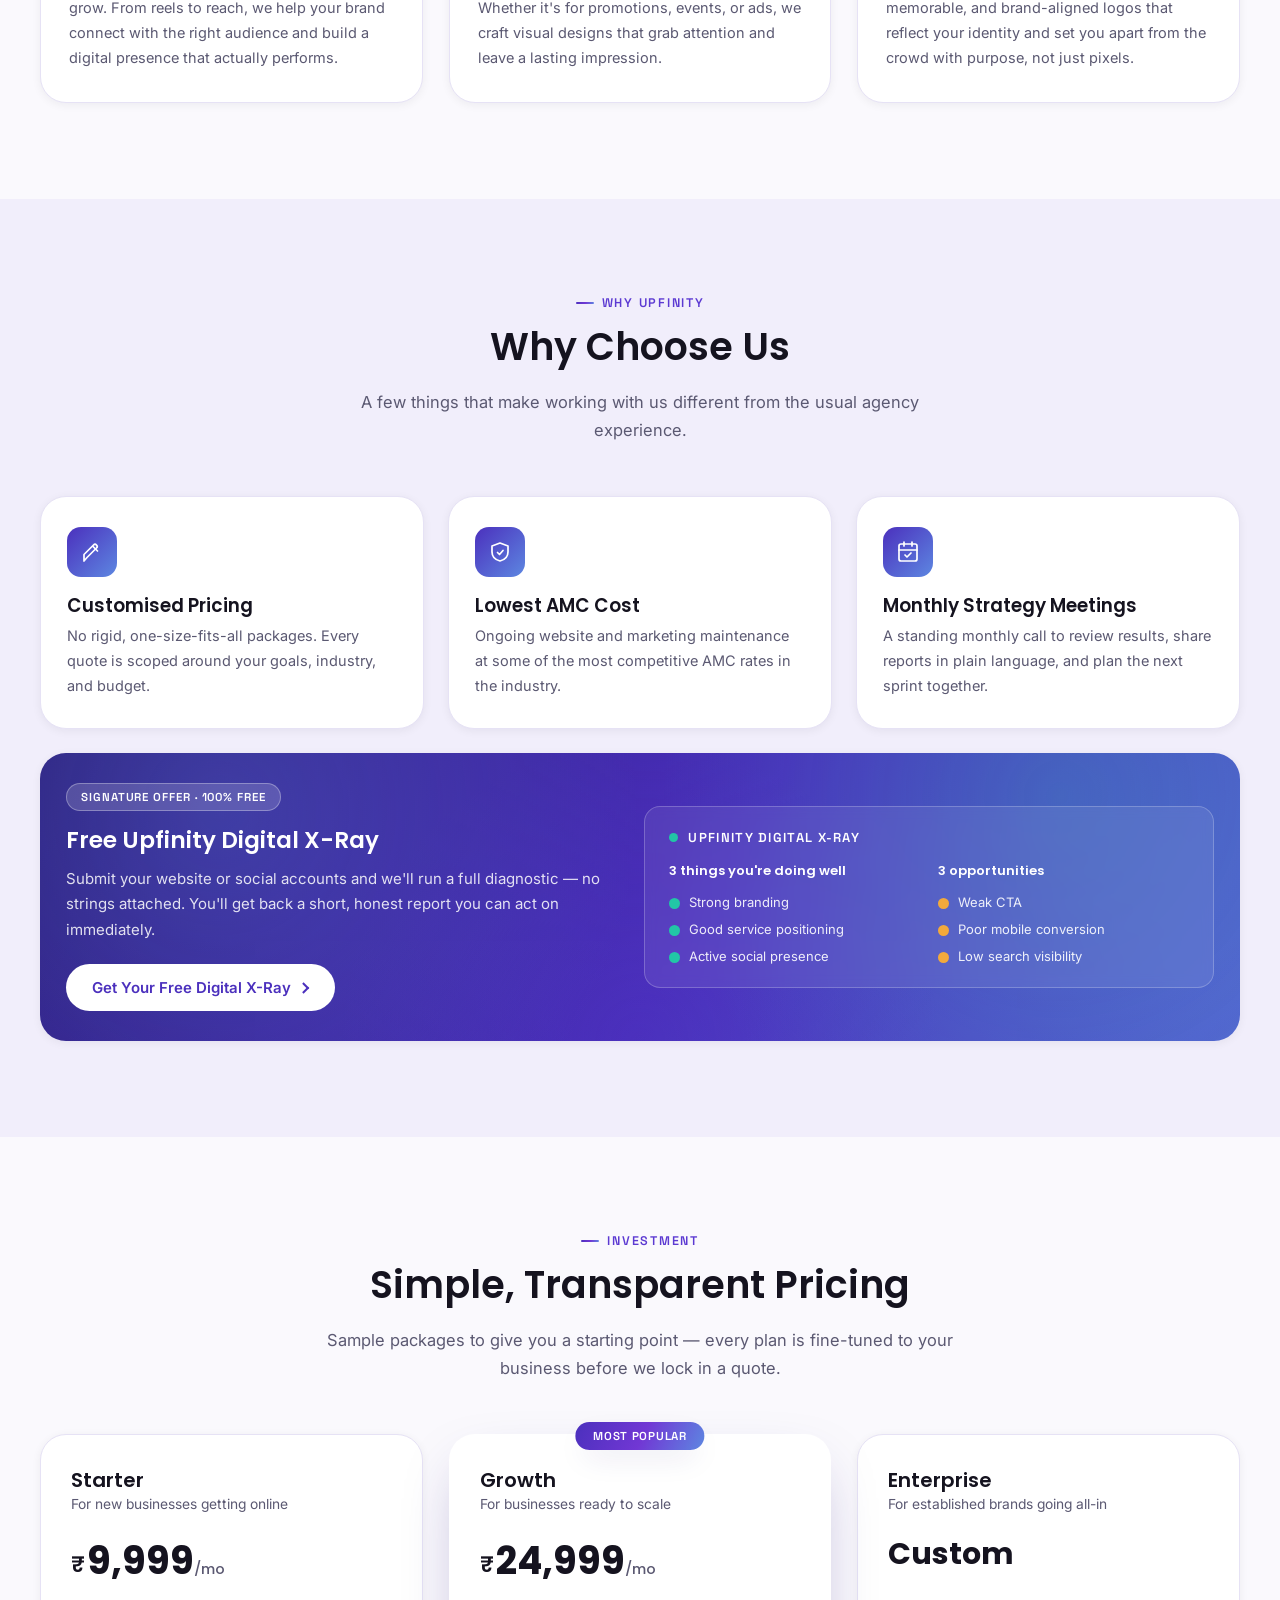
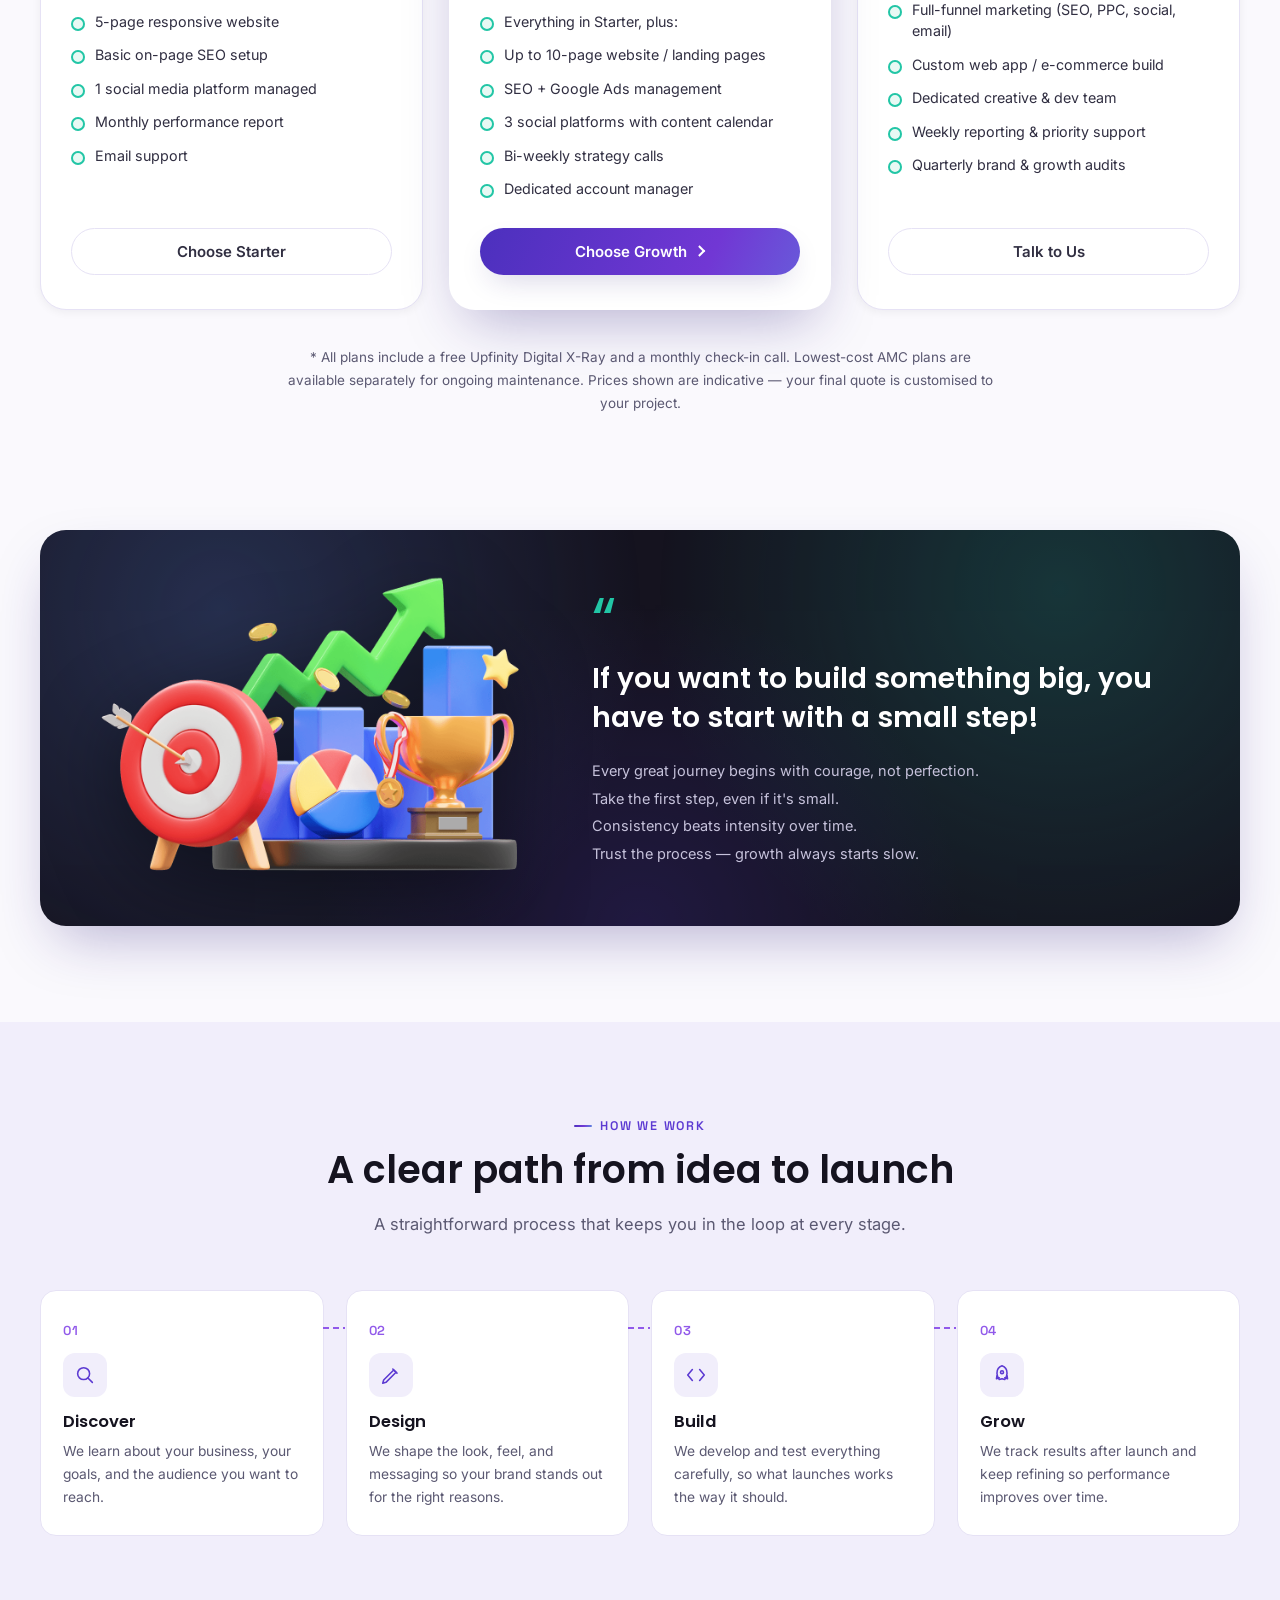
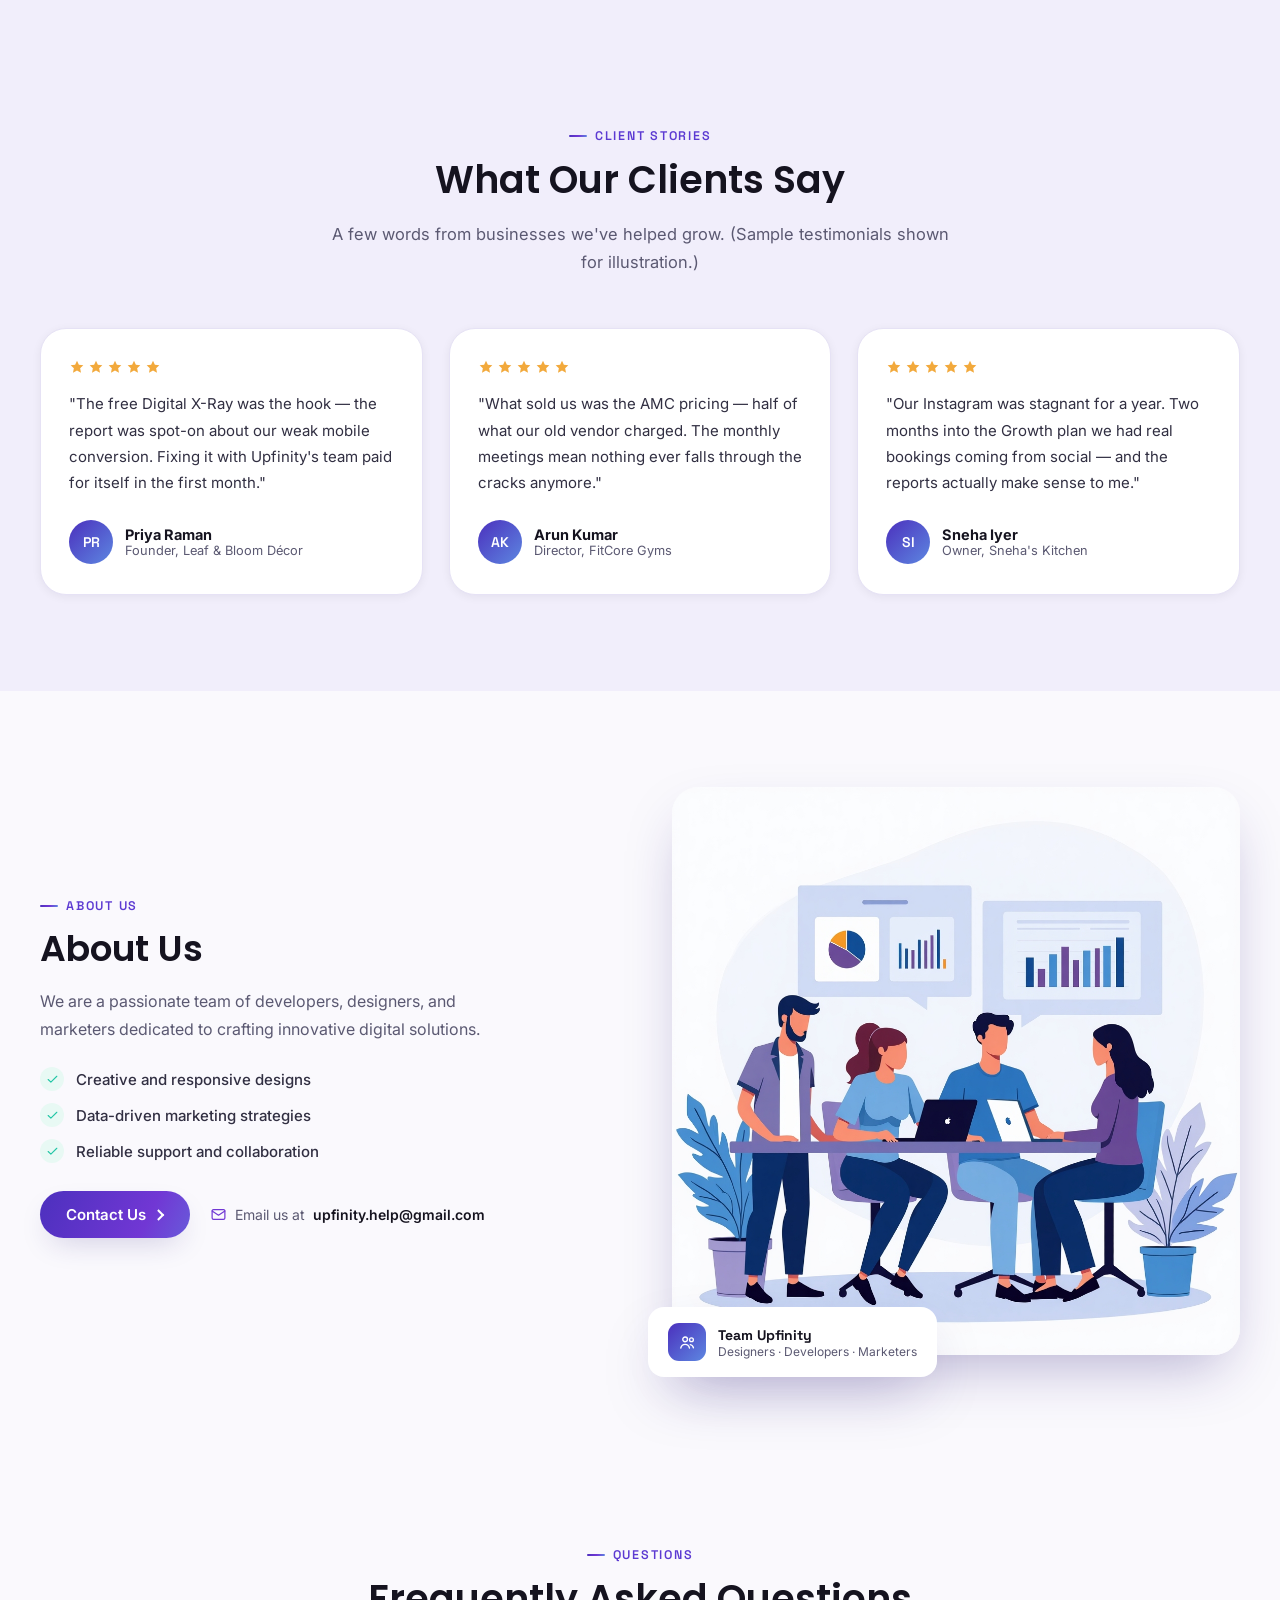
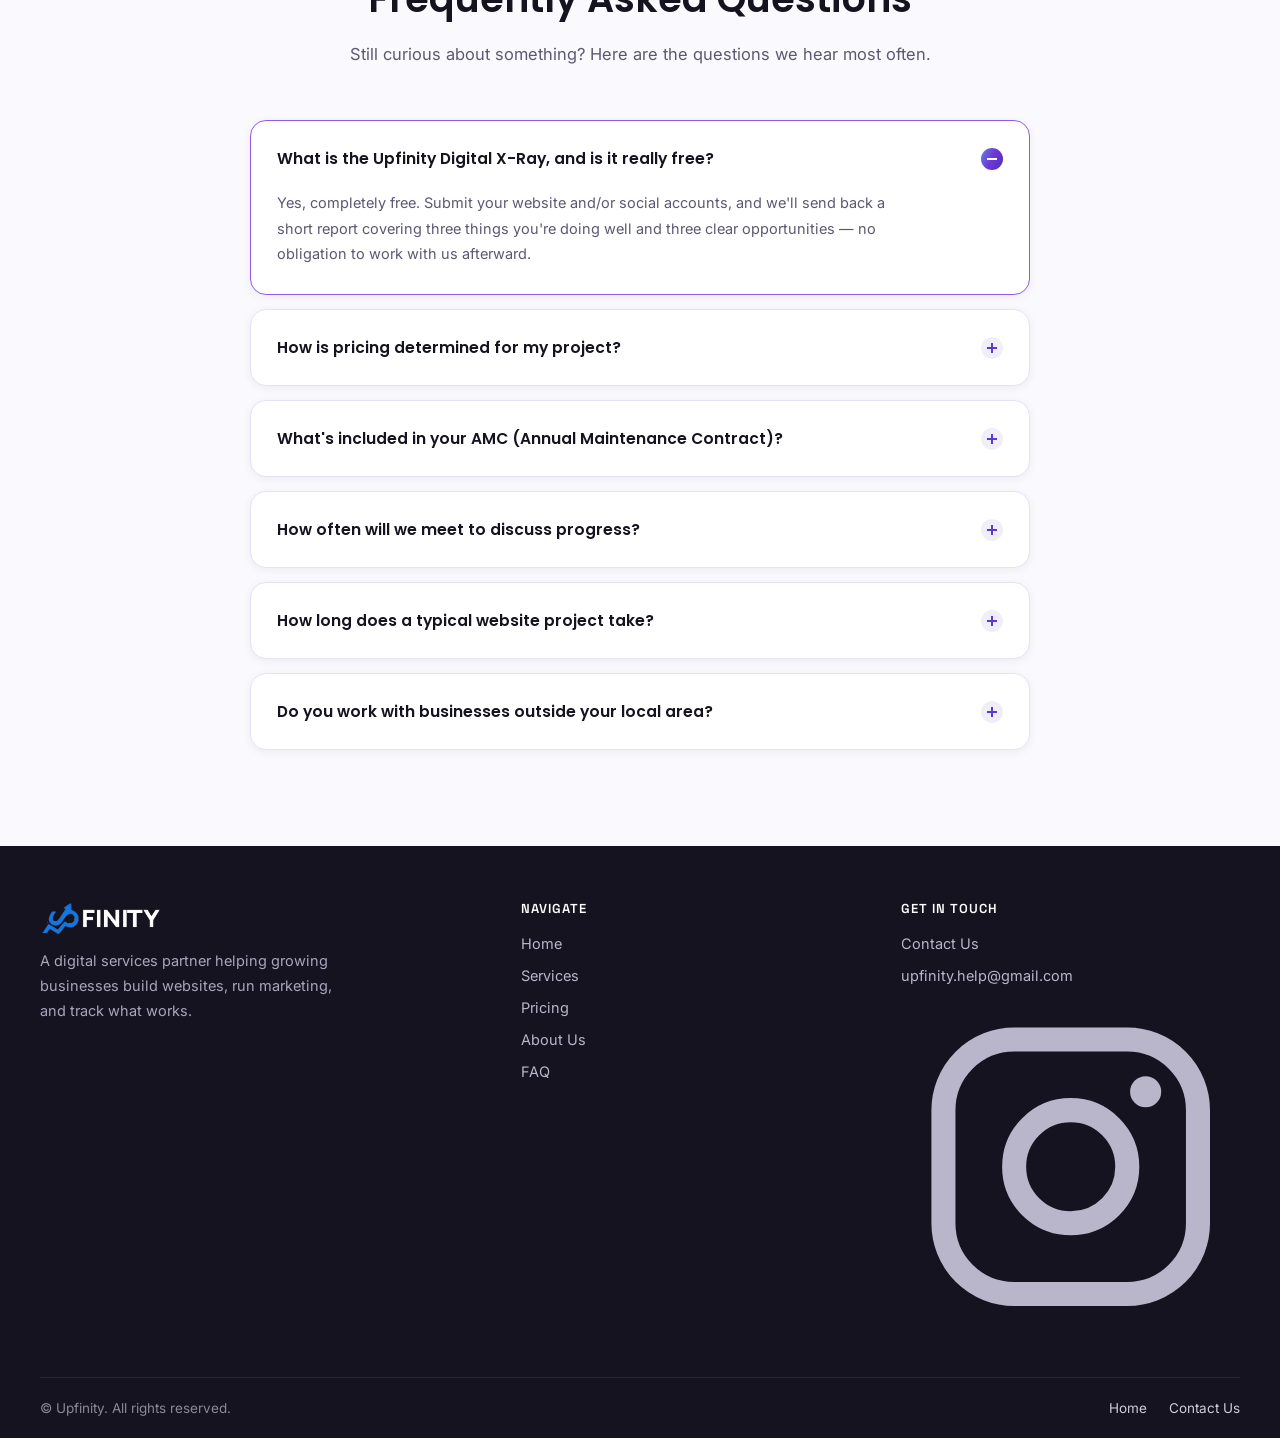
==== commit ed95c220: "Update: added ig link to footer, Fix: form submission errors" ====
--- a/index.html
+++ b/index.html
@@ -5,8 +5,10 @@
   <meta charset="UTF-8" />
   <meta name="viewport" content="width=device-width, initial-scale=1.0" />
   <title>Upfinity | Digital Marketing Agency &amp; Web Development Company in India</title>
-  <meta name="description" content="Upfinity is a digital marketing agency and web development company in India offering affordable website design, SEO services, social media marketing, and brand design — plus a free Digital X-Ray audit and the lowest AMC costs." />
-  <meta name="keywords" content="digital marketing agency, digital marketing agency in India, web development company, website design company, affordable digital marketing agency, SEO services, SEO company India, social media marketing agency, PPC management, Google Ads agency, brand identity design, logo design company, poster and creative design, small business website design, website AMC services, annual maintenance contract website, free website audit, free digital marketing consultation, ecommerce website development, responsive website design, digital growth partner, Upfinity" />
+  <meta name="description"
+    content="Upfinity is a digital marketing agency and web development company in India offering affordable website design, SEO services, social media marketing, and brand design — plus a free Digital X-Ray audit and the lowest AMC costs." />
+  <meta name="keywords"
+    content="digital marketing agency, digital marketing agency in India, web development company, website design company, affordable digital marketing agency, SEO services, SEO company India, social media marketing agency, PPC management, Google Ads agency, brand identity design, logo design company, poster and creative design, small business website design, website AMC services, annual maintenance contract website, free website audit, free digital marketing consultation, ecommerce website development, responsive website design, digital growth partner, Upfinity" />
   <meta name="author" content="Upfinity" />
   <meta name="robots" content="index, follow" />
   <meta name="theme-color" content="#4b30bd" />
@@ -17,19 +19,23 @@
   <meta property="og:site_name" content="Upfinity" />
   <meta property="og:url" content="https://upfinityteam.netlify.app/" />
   <meta property="og:title" content="Upfinity | Digital Marketing Agency &amp; Web Development Company in India" />
-  <meta property="og:description" content="Websites, SEO, social media marketing, and brand design for growing businesses — with customised pricing, the lowest AMC costs, and a free Upfinity Digital X-Ray audit." />
+  <meta property="og:description"
+    content="Websites, SEO, social media marketing, and brand design for growing businesses — with customised pricing, the lowest AMC costs, and a free Upfinity Digital X-Ray audit." />
   <meta property="og:image" content="https://upfinityteam.netlify.app/images/banner-img.png" />
   <meta property="og:locale" content="en_IN" />
 
   <!-- Twitter -->
   <meta name="twitter:card" content="summary_large_image" />
   <meta name="twitter:title" content="Upfinity | Digital Marketing Agency &amp; Web Development Company in India" />
-  <meta name="twitter:description" content="Websites, SEO, social media marketing, and brand design for growing businesses — with customised pricing, the lowest AMC costs, and a free Upfinity Digital X-Ray audit." />
+  <meta name="twitter:description"
+    content="Websites, SEO, social media marketing, and brand design for growing businesses — with customised pricing, the lowest AMC costs, and a free Upfinity Digital X-Ray audit." />
   <meta name="twitter:image" content="https://upfinityteam.netlify.app/images/banner-img.png" />
 
   <link rel="preconnect" href="https://fonts.googleapis.com">
   <link rel="preconnect" href="https://fonts.gstatic.com" crossorigin>
-  <link href="https://fonts.googleapis.com/css2?family=Poppins:wght@500;600;700&family=Inter:wght@400;500;600&family=Space+Grotesk:wght@500;600&display=swap" rel="stylesheet" />
+  <link
+    href="https://fonts.googleapis.com/css2?family=Poppins:wght@500;600;700&family=Inter:wght@400;500;600&family=Space+Grotesk:wght@500;600&display=swap"
+    rel="stylesheet" />
 
   <meta name="google-site-verification" content="zGKFohdqvRFNRofu0ISGQBfFSiE4Owdv5dqC4ue8T4s" />
 
@@ -137,8 +143,17 @@
       </nav>
 
       <button class="nav-toggle" type="button" aria-label="Toggle menu" aria-controls="site-nav" aria-expanded="false">
-        <svg class="icon-menu" viewBox="0 0 24 24" fill="none" stroke="currentColor" stroke-width="1.8" stroke-linecap="round"><line x1="3" y1="6" x2="21" y2="6"/><line x1="3" y1="12" x2="21" y2="12"/><line x1="3" y1="18" x2="21" y2="18"/></svg>
-        <svg class="icon-close" viewBox="0 0 24 24" fill="none" stroke="currentColor" stroke-width="1.8" stroke-linecap="round"><line x1="5" y1="5" x2="19" y2="19"/><line x1="19" y1="5" x2="5" y2="19"/></svg>
+        <svg class="icon-menu" viewBox="0 0 24 24" fill="none" stroke="currentColor" stroke-width="1.8"
+          stroke-linecap="round">
+          <line x1="3" y1="6" x2="21" y2="6" />
+          <line x1="3" y1="12" x2="21" y2="12" />
+          <line x1="3" y1="18" x2="21" y2="18" />
+        </svg>
+        <svg class="icon-close" viewBox="0 0 24 24" fill="none" stroke="currentColor" stroke-width="1.8"
+          stroke-linecap="round">
+          <line x1="5" y1="5" x2="19" y2="19" />
+          <line x1="19" y1="5" x2="5" y2="19" />
+        </svg>
       </button>
     </div>
   </header>
@@ -148,12 +163,17 @@
       <div class="hero-text" data-reveal>
         <span class="eyebrow on-dark">Digital growth partner</span>
         <h1>Upfinity — Digital Marketing Agency &amp; Web Development Company</h1>
-        <p>Your one-stop digital marketing agency and web development company — responsive websites, SEO, social media marketing, and powerful ad campaigns that turn attention into customers.</p>
+        <p>Your one-stop digital marketing agency and web development company — responsive websites, SEO, social media
+          marketing, and powerful ad campaigns that turn attention into customers.</p>
 
         <div class="hero-cta-row">
           <a href="contact.html" class="btn-about">Get a Quote</a>
           <span class="hero-note">
-            <svg viewBox="0 0 24 24" fill="none" stroke="currentColor" stroke-width="1.7" stroke-linecap="round" stroke-linejoin="round"><path d="M12 3 4 6v6c0 4.5 3 7.7 8 9 5-1.3 8-4.5 8-9V6l-8-3Z"/><path d="m9 12 2 2 4-4"/></svg>
+            <svg viewBox="0 0 24 24" fill="none" stroke="currentColor" stroke-width="1.7" stroke-linecap="round"
+              stroke-linejoin="round">
+              <path d="M12 3 4 6v6c0 4.5 3 7.7 8 9 5-1.3 8-4.5 8-9V6l-8-3Z" />
+              <path d="m9 12 2 2 4-4" />
+            </svg>
             Reliable delivery, start to finish
           </span>
         </div>
@@ -173,13 +193,19 @@
 
           <div class="float-chip chip-a" aria-hidden="true">
             <span class="chip-ic">
-              <svg viewBox="0 0 24 24" fill="none" stroke="currentColor" stroke-width="1.7" stroke-linecap="round" stroke-linejoin="round"><path d="M3 17l6-6 4 4 8-8"/><path d="M15 7h6v6"/></svg>
+              <svg viewBox="0 0 24 24" fill="none" stroke="currentColor" stroke-width="1.7" stroke-linecap="round"
+                stroke-linejoin="round">
+                <path d="M3 17l6-6 4 4 8-8" />
+                <path d="M15 7h6v6" />
+              </svg>
             </span>
             Steady growth
           </div>
           <div class="float-chip chip-b" aria-hidden="true">
             <span class="chip-ic">
-              <svg viewBox="0 0 24 24" fill="currentColor" stroke="none"><path d="M12 2.5 14.8 8.6 21.5 9.5 16.7 14 18 20.7 12 17.3 6 20.7 7.3 14 2.5 9.5 9.2 8.6 12 2.5Z"/></svg>
+              <svg viewBox="0 0 24 24" fill="currentColor" stroke="none">
+                <path d="M12 2.5 14.8 8.6 21.5 9.5 16.7 14 18 20.7 12 17.3 6 20.7 7.3 14 2.5 9.5 9.2 8.6 12 2.5Z" />
+              </svg>
             </span>
             Crafted with care
           </div>
@@ -199,50 +225,90 @@
       <div class="features">
         <div class="card" data-reveal>
           <div class="card-icon">
-            <svg viewBox="0 0 24 24" fill="none" stroke="currentColor" stroke-width="1.7" stroke-linecap="round" stroke-linejoin="round"><rect x="3" y="4" width="18" height="12" rx="1.5"/><path d="M2 20h20"/><path d="M9.5 8.5 7 11l2.5 2.5"/><path d="M14.5 8.5 17 11l-2.5 2.5"/></svg>
+            <svg viewBox="0 0 24 24" fill="none" stroke="currentColor" stroke-width="1.7" stroke-linecap="round"
+              stroke-linejoin="round">
+              <rect x="3" y="4" width="18" height="12" rx="1.5" />
+              <path d="M2 20h20" />
+              <path d="M9.5 8.5 7 11l2.5 2.5" />
+              <path d="M14.5 8.5 17 11l-2.5 2.5" />
+            </svg>
           </div>
           <h3>Web Development</h3>
-          <p>Responsive and modern websites tailored to your needs — built with purpose, optimized for performance, and designed to adapt seamlessly across all screens and devices.</p>
+          <p>Responsive and modern websites tailored to your needs — built with purpose, optimized for performance, and
+            designed to adapt seamlessly across all screens and devices.</p>
         </div>
 
         <div class="card" data-reveal>
           <div class="card-icon">
-            <svg viewBox="0 0 24 24" fill="none" stroke="currentColor" stroke-width="1.7" stroke-linecap="round" stroke-linejoin="round"><path d="M3 10v4a1 1 0 0 0 1 1h2l4 4V5L6 9H4a1 1 0 0 0-1 1Z"/><path d="M14 8a4 4 0 0 1 0 8"/><path d="M17 5a8 8 0 0 1 0 14"/></svg>
+            <svg viewBox="0 0 24 24" fill="none" stroke="currentColor" stroke-width="1.7" stroke-linecap="round"
+              stroke-linejoin="round">
+              <path d="M3 10v4a1 1 0 0 0 1 1h2l4 4V5L6 9H4a1 1 0 0 0-1 1Z" />
+              <path d="M14 8a4 4 0 0 1 0 8" />
+              <path d="M17 5a8 8 0 0 1 0 14" />
+            </svg>
           </div>
           <h3>Digital Marketing</h3>
-          <p>Grow your business with SEO, PPC, and social media — backed by strategy, driven by data, and crafted to attract, engage, and convert the right audience at the right time.</p>
+          <p>Grow your business with SEO, PPC, and social media — backed by strategy, driven by data, and crafted to
+            attract, engage, and convert the right audience at the right time.</p>
         </div>
 
         <div class="card" data-reveal>
           <div class="card-icon">
-            <svg viewBox="0 0 24 24" fill="none" stroke="currentColor" stroke-width="1.7" stroke-linecap="round" stroke-linejoin="round"><path d="M4 20V10"/><path d="M11 20V4"/><path d="M18 20v-7"/><path d="M3 20h18"/></svg>
+            <svg viewBox="0 0 24 24" fill="none" stroke="currentColor" stroke-width="1.7" stroke-linecap="round"
+              stroke-linejoin="round">
+              <path d="M4 20V10" />
+              <path d="M11 20V4" />
+              <path d="M18 20v-7" />
+              <path d="M3 20h18" />
+            </svg>
           </div>
           <h3>Analytics</h3>
-          <p>Track, analyze, and improve with insightful data — turning numbers into action, uncovering what works, and helping you make smarter, faster, and more confident business decisions.</p>
+          <p>Track, analyze, and improve with insightful data — turning numbers into action, uncovering what works, and
+            helping you make smarter, faster, and more confident business decisions.</p>
         </div>
 
         <div class="card" data-reveal>
           <div class="card-icon">
-            <svg viewBox="0 0 24 24" fill="none" stroke="currentColor" stroke-width="1.7" stroke-linecap="round" stroke-linejoin="round"><circle cx="6" cy="12" r="2.5"/><circle cx="18" cy="6" r="2.5"/><circle cx="18" cy="18" r="2.5"/><path d="M8.2 10.8 15.8 7.2"/><path d="M8.2 13.2 15.8 16.8"/></svg>
+            <svg viewBox="0 0 24 24" fill="none" stroke="currentColor" stroke-width="1.7" stroke-linecap="round"
+              stroke-linejoin="round">
+              <circle cx="6" cy="12" r="2.5" />
+              <circle cx="18" cy="6" r="2.5" />
+              <circle cx="18" cy="18" r="2.5" />
+              <path d="M8.2 10.8 15.8 7.2" />
+              <path d="M8.2 13.2 15.8 16.8" />
+            </svg>
           </div>
           <h3>Social Media Marketing</h3>
-          <p>We don't just post — we strategize, target, and grow. From reels to reach, we help your brand connect with the right audience and build a digital presence that actually performs.</p>
+          <p>We don't just post — we strategize, target, and grow. From reels to reach, we help your brand connect with
+            the right audience and build a digital presence that actually performs.</p>
         </div>
 
         <div class="card" data-reveal>
           <div class="card-icon">
-            <svg viewBox="0 0 24 24" fill="none" stroke="currentColor" stroke-width="1.7" stroke-linecap="round" stroke-linejoin="round"><path d="M12 3a9 9 0 1 0 0 18c1.1 0 1.8-.9 1.8-1.8 0-.5-.2-.9-.5-1.2-.3-.3-.5-.7-.5-1.2 0-.9.7-1.6 1.6-1.6H16a4 4 0 0 0 4-4c0-4.4-3.6-8.2-8-8.2Z"/><path d="M7.5 11h.01M10.5 7.5h.01M15 8h.01"/></svg>
+            <svg viewBox="0 0 24 24" fill="none" stroke="currentColor" stroke-width="1.7" stroke-linecap="round"
+              stroke-linejoin="round">
+              <path
+                d="M12 3a9 9 0 1 0 0 18c1.1 0 1.8-.9 1.8-1.8 0-.5-.2-.9-.5-1.2-.3-.3-.5-.7-.5-1.2 0-.9.7-1.6 1.6-1.6H16a4 4 0 0 0 4-4c0-4.4-3.6-8.2-8-8.2Z" />
+              <path d="M7.5 11h.01M10.5 7.5h.01M15 8h.01" />
+            </svg>
           </div>
           <h3>Poster &amp; Creative Design</h3>
-          <p>Posters that stand out and speak loud. Whether it's for promotions, events, or ads, we craft visual designs that grab attention and leave a lasting impression.</p>
+          <p>Posters that stand out and speak loud. Whether it's for promotions, events, or ads, we craft visual designs
+            that grab attention and leave a lasting impression.</p>
         </div>
 
         <div class="card" data-reveal>
           <div class="card-icon">
-            <svg viewBox="0 0 24 24" fill="none" stroke="currentColor" stroke-width="1.7" stroke-linecap="round" stroke-linejoin="round"><path d="M6 3h12l3 6-9 12L3 9Z"/><path d="M3 9h18"/><path d="M9 3 8 9l4 12 4-12-1-6"/></svg>
+            <svg viewBox="0 0 24 24" fill="none" stroke="currentColor" stroke-width="1.7" stroke-linecap="round"
+              stroke-linejoin="round">
+              <path d="M6 3h12l3 6-9 12L3 9Z" />
+              <path d="M3 9h18" />
+              <path d="M9 3 8 9l4 12 4-12-1-6" />
+            </svg>
           </div>
           <h3>Logo &amp; Brand Identity</h3>
-          <p>Your logo is your first hello. We design clean, memorable, and brand-aligned logos that reflect your identity and set you apart from the crowd with purpose, not just pixels.</p>
+          <p>Your logo is your first hello. We design clean, memorable, and brand-aligned logos that reflect your
+            identity and set you apart from the crowd with purpose, not just pixels.</p>
         </div>
       </div>
     </div>
@@ -259,7 +325,11 @@
       <div class="why-grid">
         <div class="why-card" data-reveal>
           <div class="why-icon">
-            <svg viewBox="0 0 24 24" fill="none" stroke="currentColor" stroke-width="1.7" stroke-linecap="round" stroke-linejoin="round"><path d="M4 21v-6.5L13.5 5a2.1 2.1 0 0 1 3 3L7 17.5 4 21Z"/><path d="M13 6.5 17.5 11"/></svg>
+            <svg viewBox="0 0 24 24" fill="none" stroke="currentColor" stroke-width="1.7" stroke-linecap="round"
+              stroke-linejoin="round">
+              <path d="M4 21v-6.5L13.5 5a2.1 2.1 0 0 1 3 3L7 17.5 4 21Z" />
+              <path d="M13 6.5 17.5 11" />
+            </svg>
           </div>
           <h3>Customised Pricing</h3>
           <p>No rigid, one-size-fits-all packages. Every quote is scoped around your goals, industry, and budget.</p>
@@ -267,7 +337,11 @@
 
         <div class="why-card" data-reveal>
           <div class="why-icon">
-            <svg viewBox="0 0 24 24" fill="none" stroke="currentColor" stroke-width="1.7" stroke-linecap="round" stroke-linejoin="round"><path d="M12 3 4 6v6c0 4.5 3 7.7 8 9 5-1.3 8-4.5 8-9V6l-8-3Z"/><path d="M9.5 12.5 11.5 14.5 15 10.5"/></svg>
+            <svg viewBox="0 0 24 24" fill="none" stroke="currentColor" stroke-width="1.7" stroke-linecap="round"
+              stroke-linejoin="round">
+              <path d="M12 3 4 6v6c0 4.5 3 7.7 8 9 5-1.3 8-4.5 8-9V6l-8-3Z" />
+              <path d="M9.5 12.5 11.5 14.5 15 10.5" />
+            </svg>
           </div>
           <h3>Lowest AMC Cost</h3>
           <p>Ongoing website and marketing maintenance at some of the most competitive AMC rates in the industry.</p>
@@ -275,17 +349,24 @@
 
         <div class="why-card" data-reveal>
           <div class="why-icon">
-            <svg viewBox="0 0 24 24" fill="none" stroke="currentColor" stroke-width="1.7" stroke-linecap="round" stroke-linejoin="round"><rect x="3" y="4" width="18" height="17" rx="2"/><path d="M8 2v4M16 2v4M3 10h18"/><path d="m9 15 2 2 4-4"/></svg>
+            <svg viewBox="0 0 24 24" fill="none" stroke="currentColor" stroke-width="1.7" stroke-linecap="round"
+              stroke-linejoin="round">
+              <rect x="3" y="4" width="18" height="17" rx="2" />
+              <path d="M8 2v4M16 2v4M3 10h18" />
+              <path d="m9 15 2 2 4-4" />
+            </svg>
           </div>
           <h3>Monthly Strategy Meetings</h3>
-          <p>A standing monthly call to review results, share reports in plain language, and plan the next sprint together.</p>
+          <p>A standing monthly call to review results, share reports in plain language, and plan the next sprint
+            together.</p>
         </div>
 
         <div class="why-card why-card-featured" data-reveal>
           <div class="xray-copy">
             <span class="xray-badge">Signature offer · 100% free</span>
             <h3>Free Upfinity Digital X-Ray</h3>
-            <p>Submit your website or social accounts and we'll run a full diagnostic — no strings attached. You'll get back a short, honest report you can act on immediately.</p>
+            <p>Submit your website or social accounts and we'll run a full diagnostic — no strings attached. You'll get
+              back a short, honest report you can act on immediately.</p>
             <a href="contact.html" class="btn-about">Get Your Free Digital X-Ray</a>
           </div>
 
@@ -323,14 +404,16 @@
       <div class="section-head" data-reveal>
         <span class="eyebrow" style="justify-content:center;display:flex;">Investment</span>
         <h2>Simple, Transparent Pricing</h2>
-        <p>Sample packages to give you a starting point — every plan is fine-tuned to your business before we lock in a quote.</p>
+        <p>Sample packages to give you a starting point — every plan is fine-tuned to your business before we lock in a
+          quote.</p>
       </div>
 
       <div class="pricing-grid">
         <div class="price-card" data-reveal>
           <h3>Starter</h3>
           <p class="price-tagline">For new businesses getting online</p>
-          <div class="price-amount"><span class="price-currency">₹</span>9,999<span class="price-period">/mo</span></div>
+          <div class="price-amount"><span class="price-currency">₹</span>9,999<span class="price-period">/mo</span>
+          </div>
           <ul class="price-features">
             <li>5-page responsive website</li>
             <li>Basic on-page SEO setup</li>
@@ -345,7 +428,8 @@
           <span class="price-badge">Most Popular</span>
           <h3>Growth</h3>
           <p class="price-tagline">For businesses ready to scale</p>
-          <div class="price-amount"><span class="price-currency">₹</span>24,999<span class="price-period">/mo</span></div>
+          <div class="price-amount"><span class="price-currency">₹</span>24,999<span class="price-period">/mo</span>
+          </div>
           <ul class="price-features">
             <li>Everything in Starter, plus:</li>
             <li>Up to 10-page website / landing pages</li>
@@ -372,7 +456,9 @@
         </div>
       </div>
 
-      <p class="price-note">* All plans include a free Upfinity Digital X-Ray and a monthly check-in call. Lowest-cost AMC plans are available separately for ongoing maintenance. Prices shown are indicative — your final quote is customised to your project.</p>
+      <p class="price-note">* All plans include a free Upfinity Digital X-Ray and a monthly check-in call. Lowest-cost
+        AMC plans are available separately for ongoing maintenance. Prices shown are indicative — your final quote is
+        customised to your project.</p>
     </div>
   </section>
 
@@ -408,7 +494,11 @@
         <div class="process-step" data-reveal>
           <span class="step-num">01</span>
           <div class="step-icon">
-            <svg viewBox="0 0 24 24" fill="none" stroke="currentColor" stroke-width="1.7" stroke-linecap="round" stroke-linejoin="round"><circle cx="10.5" cy="10.5" r="6.5"/><line x1="20" y1="20" x2="15.2" y2="15.2"/></svg>
+            <svg viewBox="0 0 24 24" fill="none" stroke="currentColor" stroke-width="1.7" stroke-linecap="round"
+              stroke-linejoin="round">
+              <circle cx="10.5" cy="10.5" r="6.5" />
+              <line x1="20" y1="20" x2="15.2" y2="15.2" />
+            </svg>
           </div>
           <h3>Discover</h3>
           <p>We learn about your business, your goals, and the audience you want to reach.</p>
@@ -417,7 +507,11 @@
         <div class="process-step" data-reveal>
           <span class="step-num">02</span>
           <div class="step-icon">
-            <svg viewBox="0 0 24 24" fill="none" stroke="currentColor" stroke-width="1.7" stroke-linecap="round" stroke-linejoin="round"><path d="M3 21l3.5-1 11-11-2.5-2.5-11 11L3 21Z"/><path d="M14 5.5 18.5 10"/></svg>
+            <svg viewBox="0 0 24 24" fill="none" stroke="currentColor" stroke-width="1.7" stroke-linecap="round"
+              stroke-linejoin="round">
+              <path d="M3 21l3.5-1 11-11-2.5-2.5-11 11L3 21Z" />
+              <path d="M14 5.5 18.5 10" />
+            </svg>
           </div>
           <h3>Design</h3>
           <p>We shape the look, feel, and messaging so your brand stands out for the right reasons.</p>
@@ -426,7 +520,11 @@
         <div class="process-step" data-reveal>
           <span class="step-num">03</span>
           <div class="step-icon">
-            <svg viewBox="0 0 24 24" fill="none" stroke="currentColor" stroke-width="1.7" stroke-linecap="round" stroke-linejoin="round"><polyline points="8 6 3 12 8 18"/><polyline points="16 6 21 12 16 18"/></svg>
+            <svg viewBox="0 0 24 24" fill="none" stroke="currentColor" stroke-width="1.7" stroke-linecap="round"
+              stroke-linejoin="round">
+              <polyline points="8 6 3 12 8 18" />
+              <polyline points="16 6 21 12 16 18" />
+            </svg>
           </div>
           <h3>Build</h3>
           <p>We develop and test everything carefully, so what launches works the way it should.</p>
@@ -435,7 +533,13 @@
         <div class="process-step" data-reveal>
           <span class="step-num">04</span>
           <div class="step-icon">
-            <svg viewBox="0 0 24 24" fill="none" stroke="currentColor" stroke-width="1.7" stroke-linecap="round" stroke-linejoin="round"><path d="M12 2c3 1 5.5 4 5.5 8 0 3-1.5 5.5-2.5 7l-3-1-3 1c-1-1.5-2.5-4-2.5-7 0-4 2.5-7 5.5-8Z"/><path d="M9 15l-3 1 .5-3.2"/><path d="M15 15l3 1-.5-3.2"/><circle cx="12" cy="9" r="1.6"/></svg>
+            <svg viewBox="0 0 24 24" fill="none" stroke="currentColor" stroke-width="1.7" stroke-linecap="round"
+              stroke-linejoin="round">
+              <path d="M12 2c3 1 5.5 4 5.5 8 0 3-1.5 5.5-2.5 7l-3-1-3 1c-1-1.5-2.5-4-2.5-7 0-4 2.5-7 5.5-8Z" />
+              <path d="M9 15l-3 1 .5-3.2" />
+              <path d="M15 15l3 1-.5-3.2" />
+              <circle cx="12" cy="9" r="1.6" />
+            </svg>
           </div>
           <h3>Grow</h3>
           <p>We track results after launch and keep refining so performance improves over time.</p>
@@ -455,13 +559,24 @@
       <div class="testimonial-grid">
         <div class="testimonial-card" data-reveal>
           <div class="testimonial-stars" aria-label="5 out of 5 stars">
-            <svg viewBox="0 0 24 24" fill="currentColor"><path d="M12 2.5 14.8 8.6 21.5 9.5 16.7 14 18 20.7 12 17.3 6 20.7 7.3 14 2.5 9.5 9.2 8.6 12 2.5Z"/></svg>
-            <svg viewBox="0 0 24 24" fill="currentColor"><path d="M12 2.5 14.8 8.6 21.5 9.5 16.7 14 18 20.7 12 17.3 6 20.7 7.3 14 2.5 9.5 9.2 8.6 12 2.5Z"/></svg>
-            <svg viewBox="0 0 24 24" fill="currentColor"><path d="M12 2.5 14.8 8.6 21.5 9.5 16.7 14 18 20.7 12 17.3 6 20.7 7.3 14 2.5 9.5 9.2 8.6 12 2.5Z"/></svg>
-            <svg viewBox="0 0 24 24" fill="currentColor"><path d="M12 2.5 14.8 8.6 21.5 9.5 16.7 14 18 20.7 12 17.3 6 20.7 7.3 14 2.5 9.5 9.2 8.6 12 2.5Z"/></svg>
-            <svg viewBox="0 0 24 24" fill="currentColor"><path d="M12 2.5 14.8 8.6 21.5 9.5 16.7 14 18 20.7 12 17.3 6 20.7 7.3 14 2.5 9.5 9.2 8.6 12 2.5Z"/></svg>
-          </div>
-          <p class="testimonial-quote">"The free Digital X-Ray was the hook — the report was spot-on about our weak mobile conversion. Fixing it with Upfinity's team paid for itself in the first month."</p>
+            <svg viewBox="0 0 24 24" fill="currentColor">
+              <path d="M12 2.5 14.8 8.6 21.5 9.5 16.7 14 18 20.7 12 17.3 6 20.7 7.3 14 2.5 9.5 9.2 8.6 12 2.5Z" />
+            </svg>
+            <svg viewBox="0 0 24 24" fill="currentColor">
+              <path d="M12 2.5 14.8 8.6 21.5 9.5 16.7 14 18 20.7 12 17.3 6 20.7 7.3 14 2.5 9.5 9.2 8.6 12 2.5Z" />
+            </svg>
+            <svg viewBox="0 0 24 24" fill="currentColor">
+              <path d="M12 2.5 14.8 8.6 21.5 9.5 16.7 14 18 20.7 12 17.3 6 20.7 7.3 14 2.5 9.5 9.2 8.6 12 2.5Z" />
+            </svg>
+            <svg viewBox="0 0 24 24" fill="currentColor">
+              <path d="M12 2.5 14.8 8.6 21.5 9.5 16.7 14 18 20.7 12 17.3 6 20.7 7.3 14 2.5 9.5 9.2 8.6 12 2.5Z" />
+            </svg>
+            <svg viewBox="0 0 24 24" fill="currentColor">
+              <path d="M12 2.5 14.8 8.6 21.5 9.5 16.7 14 18 20.7 12 17.3 6 20.7 7.3 14 2.5 9.5 9.2 8.6 12 2.5Z" />
+            </svg>
+          </div>
+          <p class="testimonial-quote">"The free Digital X-Ray was the hook — the report was spot-on about our weak
+            mobile conversion. Fixing it with Upfinity's team paid for itself in the first month."</p>
           <div class="testimonial-person">
             <span class="testimonial-avatar">PR</span>
             <span>
@@ -473,13 +588,24 @@
 
         <div class="testimonial-card" data-reveal>
           <div class="testimonial-stars" aria-label="5 out of 5 stars">
-            <svg viewBox="0 0 24 24" fill="currentColor"><path d="M12 2.5 14.8 8.6 21.5 9.5 16.7 14 18 20.7 12 17.3 6 20.7 7.3 14 2.5 9.5 9.2 8.6 12 2.5Z"/></svg>
-            <svg viewBox="0 0 24 24" fill="currentColor"><path d="M12 2.5 14.8 8.6 21.5 9.5 16.7 14 18 20.7 12 17.3 6 20.7 7.3 14 2.5 9.5 9.2 8.6 12 2.5Z"/></svg>
-            <svg viewBox="0 0 24 24" fill="currentColor"><path d="M12 2.5 14.8 8.6 21.5 9.5 16.7 14 18 20.7 12 17.3 6 20.7 7.3 14 2.5 9.5 9.2 8.6 12 2.5Z"/></svg>
-            <svg viewBox="0 0 24 24" fill="currentColor"><path d="M12 2.5 14.8 8.6 21.5 9.5 16.7 14 18 20.7 12 17.3 6 20.7 7.3 14 2.5 9.5 9.2 8.6 12 2.5Z"/></svg>
-            <svg viewBox="0 0 24 24" fill="currentColor"><path d="M12 2.5 14.8 8.6 21.5 9.5 16.7 14 18 20.7 12 17.3 6 20.7 7.3 14 2.5 9.5 9.2 8.6 12 2.5Z"/></svg>
-          </div>
-          <p class="testimonial-quote">"What sold us was the AMC pricing — half of what our old vendor charged. The monthly meetings mean nothing ever falls through the cracks anymore."</p>
+            <svg viewBox="0 0 24 24" fill="currentColor">
+              <path d="M12 2.5 14.8 8.6 21.5 9.5 16.7 14 18 20.7 12 17.3 6 20.7 7.3 14 2.5 9.5 9.2 8.6 12 2.5Z" />
+            </svg>
+            <svg viewBox="0 0 24 24" fill="currentColor">
+              <path d="M12 2.5 14.8 8.6 21.5 9.5 16.7 14 18 20.7 12 17.3 6 20.7 7.3 14 2.5 9.5 9.2 8.6 12 2.5Z" />
+            </svg>
+            <svg viewBox="0 0 24 24" fill="currentColor">
+              <path d="M12 2.5 14.8 8.6 21.5 9.5 16.7 14 18 20.7 12 17.3 6 20.7 7.3 14 2.5 9.5 9.2 8.6 12 2.5Z" />
+            </svg>
+            <svg viewBox="0 0 24 24" fill="currentColor">
+              <path d="M12 2.5 14.8 8.6 21.5 9.5 16.7 14 18 20.7 12 17.3 6 20.7 7.3 14 2.5 9.5 9.2 8.6 12 2.5Z" />
+            </svg>
+            <svg viewBox="0 0 24 24" fill="currentColor">
+              <path d="M12 2.5 14.8 8.6 21.5 9.5 16.7 14 18 20.7 12 17.3 6 20.7 7.3 14 2.5 9.5 9.2 8.6 12 2.5Z" />
+            </svg>
+          </div>
+          <p class="testimonial-quote">"What sold us was the AMC pricing — half of what our old vendor charged. The
+            monthly meetings mean nothing ever falls through the cracks anymore."</p>
           <div class="testimonial-person">
             <span class="testimonial-avatar">AK</span>
             <span>
@@ -491,13 +617,24 @@
 
         <div class="testimonial-card" data-reveal>
           <div class="testimonial-stars" aria-label="5 out of 5 stars">
-            <svg viewBox="0 0 24 24" fill="currentColor"><path d="M12 2.5 14.8 8.6 21.5 9.5 16.7 14 18 20.7 12 17.3 6 20.7 7.3 14 2.5 9.5 9.2 8.6 12 2.5Z"/></svg>
-            <svg viewBox="0 0 24 24" fill="currentColor"><path d="M12 2.5 14.8 8.6 21.5 9.5 16.7 14 18 20.7 12 17.3 6 20.7 7.3 14 2.5 9.5 9.2 8.6 12 2.5Z"/></svg>
-            <svg viewBox="0 0 24 24" fill="currentColor"><path d="M12 2.5 14.8 8.6 21.5 9.5 16.7 14 18 20.7 12 17.3 6 20.7 7.3 14 2.5 9.5 9.2 8.6 12 2.5Z"/></svg>
-            <svg viewBox="0 0 24 24" fill="currentColor"><path d="M12 2.5 14.8 8.6 21.5 9.5 16.7 14 18 20.7 12 17.3 6 20.7 7.3 14 2.5 9.5 9.2 8.6 12 2.5Z"/></svg>
-            <svg viewBox="0 0 24 24" fill="currentColor"><path d="M12 2.5 14.8 8.6 21.5 9.5 16.7 14 18 20.7 12 17.3 6 20.7 7.3 14 2.5 9.5 9.2 8.6 12 2.5Z"/></svg>
-          </div>
-          <p class="testimonial-quote">"Our Instagram was stagnant for a year. Two months into the Growth plan we had real bookings coming from social — and the reports actually make sense to me."</p>
+            <svg viewBox="0 0 24 24" fill="currentColor">
+              <path d="M12 2.5 14.8 8.6 21.5 9.5 16.7 14 18 20.7 12 17.3 6 20.7 7.3 14 2.5 9.5 9.2 8.6 12 2.5Z" />
+            </svg>
+            <svg viewBox="0 0 24 24" fill="currentColor">
+              <path d="M12 2.5 14.8 8.6 21.5 9.5 16.7 14 18 20.7 12 17.3 6 20.7 7.3 14 2.5 9.5 9.2 8.6 12 2.5Z" />
+            </svg>
+            <svg viewBox="0 0 24 24" fill="currentColor">
+              <path d="M12 2.5 14.8 8.6 21.5 9.5 16.7 14 18 20.7 12 17.3 6 20.7 7.3 14 2.5 9.5 9.2 8.6 12 2.5Z" />
+            </svg>
+            <svg viewBox="0 0 24 24" fill="currentColor">
+              <path d="M12 2.5 14.8 8.6 21.5 9.5 16.7 14 18 20.7 12 17.3 6 20.7 7.3 14 2.5 9.5 9.2 8.6 12 2.5Z" />
+            </svg>
+            <svg viewBox="0 0 24 24" fill="currentColor">
+              <path d="M12 2.5 14.8 8.6 21.5 9.5 16.7 14 18 20.7 12 17.3 6 20.7 7.3 14 2.5 9.5 9.2 8.6 12 2.5Z" />
+            </svg>
+          </div>
+          <p class="testimonial-quote">"Our Instagram was stagnant for a year. Two months into the Growth plan we had
+            real bookings coming from social — and the reports actually make sense to me."</p>
           <div class="testimonial-person">
             <span class="testimonial-avatar">SI</span>
             <span>
@@ -517,18 +654,32 @@
           <span class="eyebrow">About us</span>
           <h2>About Us</h2>
           <p>
-            We are a passionate team of developers, designers, and marketers dedicated to crafting innovative digital solutions.
+            We are a passionate team of developers, designers, and marketers dedicated to crafting innovative digital
+            solutions.
           </p>
           <ul class="about-list">
-            <li><span class="li-check"><svg viewBox="0 0 24 24" fill="none" stroke="currentColor" stroke-width="2" stroke-linecap="round" stroke-linejoin="round"><polyline points="20 6 9 17 4 12"/></svg></span>Creative and responsive designs</li>
-            <li><span class="li-check"><svg viewBox="0 0 24 24" fill="none" stroke="currentColor" stroke-width="2" stroke-linecap="round" stroke-linejoin="round"><polyline points="20 6 9 17 4 12"/></svg></span>Data-driven marketing strategies</li>
-            <li><span class="li-check"><svg viewBox="0 0 24 24" fill="none" stroke="currentColor" stroke-width="2" stroke-linecap="round" stroke-linejoin="round"><polyline points="20 6 9 17 4 12"/></svg></span>Reliable support and collaboration</li>
+            <li><span class="li-check"><svg viewBox="0 0 24 24" fill="none" stroke="currentColor" stroke-width="2"
+                  stroke-linecap="round" stroke-linejoin="round">
+                  <polyline points="20 6 9 17 4 12" />
+                </svg></span>Creative and responsive designs</li>
+            <li><span class="li-check"><svg viewBox="0 0 24 24" fill="none" stroke="currentColor" stroke-width="2"
+                  stroke-linecap="round" stroke-linejoin="round">
+                  <polyline points="20 6 9 17 4 12" />
+                </svg></span>Data-driven marketing strategies</li>
+            <li><span class="li-check"><svg viewBox="0 0 24 24" fill="none" stroke="currentColor" stroke-width="2"
+                  stroke-linecap="round" stroke-linejoin="round">
+                  <polyline points="20 6 9 17 4 12" />
+                </svg></span>Reliable support and collaboration</li>
           </ul>
 
           <div class="about-actions">
             <a href="contact.html" class="btn-about">Contact Us</a>
             <span class="about-email">
-              <svg viewBox="0 0 24 24" fill="none" stroke="currentColor" stroke-width="1.7" stroke-linecap="round" stroke-linejoin="round"><rect x="3" y="5" width="18" height="14" rx="2"/><path d="m3 7 9 6 9-6"/></svg>
+              <svg viewBox="0 0 24 24" fill="none" stroke="currentColor" stroke-width="1.7" stroke-linecap="round"
+                stroke-linejoin="round">
+                <rect x="3" y="5" width="18" height="14" rx="2" />
+                <path d="m3 7 9 6 9-6" />
+              </svg>
               Email us at <strong>upfinity.help@gmail.com</strong>
             </span>
           </div>
@@ -540,7 +691,13 @@
           </div>
           <div class="about-badge">
             <span class="badge-ic">
-              <svg viewBox="0 0 24 24" fill="none" stroke="currentColor" stroke-width="1.7" stroke-linecap="round" stroke-linejoin="round"><circle cx="9" cy="8" r="3"/><path d="M3.5 19c.8-3 3-4.6 5.5-4.6s4.7 1.6 5.5 4.6"/><circle cx="17" cy="8.5" r="2.4"/><path d="M15.5 14.6c1.9.3 3.4 1.7 4 4"/></svg>
+              <svg viewBox="0 0 24 24" fill="none" stroke="currentColor" stroke-width="1.7" stroke-linecap="round"
+                stroke-linejoin="round">
+                <circle cx="9" cy="8" r="3" />
+                <path d="M3.5 19c.8-3 3-4.6 5.5-4.6s4.7 1.6 5.5 4.6" />
+                <circle cx="17" cy="8.5" r="2.4" />
+                <path d="M15.5 14.6c1.9.3 3.4 1.7 4 4" />
+              </svg>
             </span>
             <span>
               <strong>Team Upfinity</strong>
@@ -567,7 +724,9 @@
             <span class="faq-toggle" aria-hidden="true"></span>
           </summary>
           <div class="faq-answer">
-            <p>Yes, completely free. Submit your website and/or social accounts, and we'll send back a short report covering three things you're doing well and three clear opportunities — no obligation to work with us afterward.</p>
+            <p>Yes, completely free. Submit your website and/or social accounts, and we'll send back a short report
+              covering three things you're doing well and three clear opportunities — no obligation to work with us
+              afterward.</p>
           </div>
         </details>
 
@@ -577,7 +736,9 @@
             <span class="faq-toggle" aria-hidden="true"></span>
           </summary>
           <div class="faq-answer">
-            <p>The pricing cards on this page are sample packages to give you a sense of scale. Every real quote is customised — we scope the work around your goals, current setup, and budget before we finalise a number.</p>
+            <p>The pricing cards on this page are sample packages to give you a sense of scale. Every real quote is
+              customised — we scope the work around your goals, current setup, and budget before we finalise a number.
+            </p>
           </div>
         </details>
 
@@ -587,7 +748,8 @@
             <span class="faq-toggle" aria-hidden="true"></span>
           </summary>
           <div class="faq-answer">
-            <p>Website updates, security and uptime monitoring, hosting support, and small content changes throughout the year — at some of the lowest AMC rates in the industry.</p>
+            <p>Website updates, security and uptime monitoring, hosting support, and small content changes throughout
+              the year — at some of the lowest AMC rates in the industry.</p>
           </div>
         </details>
 
@@ -597,7 +759,8 @@
             <span class="faq-toggle" aria-hidden="true"></span>
           </summary>
           <div class="faq-answer">
-            <p>Every client gets a standing monthly meeting where we walk through results in plain language and agree on priorities for the month ahead. Growth and Enterprise plans get more frequent check-ins.</p>
+            <p>Every client gets a standing monthly meeting where we walk through results in plain language and agree on
+              priorities for the month ahead. Growth and Enterprise plans get more frequent check-ins.</p>
           </div>
         </details>
 
@@ -607,7 +770,8 @@
             <span class="faq-toggle" aria-hidden="true"></span>
           </summary>
           <div class="faq-answer">
-            <p>A standard 5–10 page website usually takes 2–4 weeks from kickoff to launch, depending on how much content and feedback we're waiting on from your side.</p>
+            <p>A standard 5–10 page website usually takes 2–4 weeks from kickoff to launch, depending on how much
+              content and feedback we're waiting on from your side.</p>
           </div>
         </details>
 
@@ -617,7 +781,8 @@
             <span class="faq-toggle" aria-hidden="true"></span>
           </summary>
           <div class="faq-answer">
-            <p>Absolutely — most of our collaboration happens over calls and email, so location isn't a barrier. We're happy to work with businesses anywhere.</p>
+            <p>Absolutely — most of our collaboration happens over calls and email, so location isn't a barrier. We're
+              happy to work with businesses anywhere.</p>
           </div>
         </details>
       </div>
@@ -629,7 +794,8 @@
       <div class="footer-grid">
         <div class="footer-brand">
           <img src="images/name.png" alt="Upfinity" class="up-name">
-          <p>A digital services partner helping growing businesses build websites, run marketing, and track what works.</p>
+          <p>A digital services partner helping growing businesses build websites, run marketing, and track what works.
+          </p>
         </div>
         <div class="footer-col">
           <h4>Navigate</h4>
@@ -646,6 +812,17 @@
           <ul>
             <li><a href="contact.html">Contact Us</a></li>
             <li><a href="mailto:upfinity.help@gmail.com">upfinity.help@gmail.com</a></li>
+            <li>
+              <a class="social-btn" href="https://www.instagram.com/upfinity_team/" target="_blank"
+                rel="noopener noreferrer" aria-label="Upfinity on Instagram">
+                <svg viewBox="0 0 24 24" fill="none" stroke="currentColor" stroke-width="1.7" stroke-linecap="round"
+                  stroke-linejoin="round">
+                  <rect x="3" y="3" width="18" height="18" rx="5" />
+                  <circle cx="12" cy="12" r="4" />
+                  <circle cx="17.3" cy="6.7" r="1.1" fill="currentColor" stroke="none" />
+                </svg>
+              </a>
+            </li>
           </ul>
         </div>
       </div>
@@ -660,9 +837,14 @@
   </footer>
 
   <button class="to-top" type="button" aria-label="Back to top">
-    <svg viewBox="0 0 24 24" fill="none" stroke="currentColor" stroke-width="2" stroke-linecap="round" stroke-linejoin="round"><line x1="12" y1="19" x2="12" y2="5"/><polyline points="6 11 12 5 18 11"/></svg>
+    <svg viewBox="0 0 24 24" fill="none" stroke="currentColor" stroke-width="2" stroke-linecap="round"
+      stroke-linejoin="round">
+      <line x1="12" y1="19" x2="12" y2="5" />
+      <polyline points="6 11 12 5 18 11" />
+    </svg>
   </button>
 
   <script src="js/main.js"></script>
 </body>
-</html>
+
+</html>
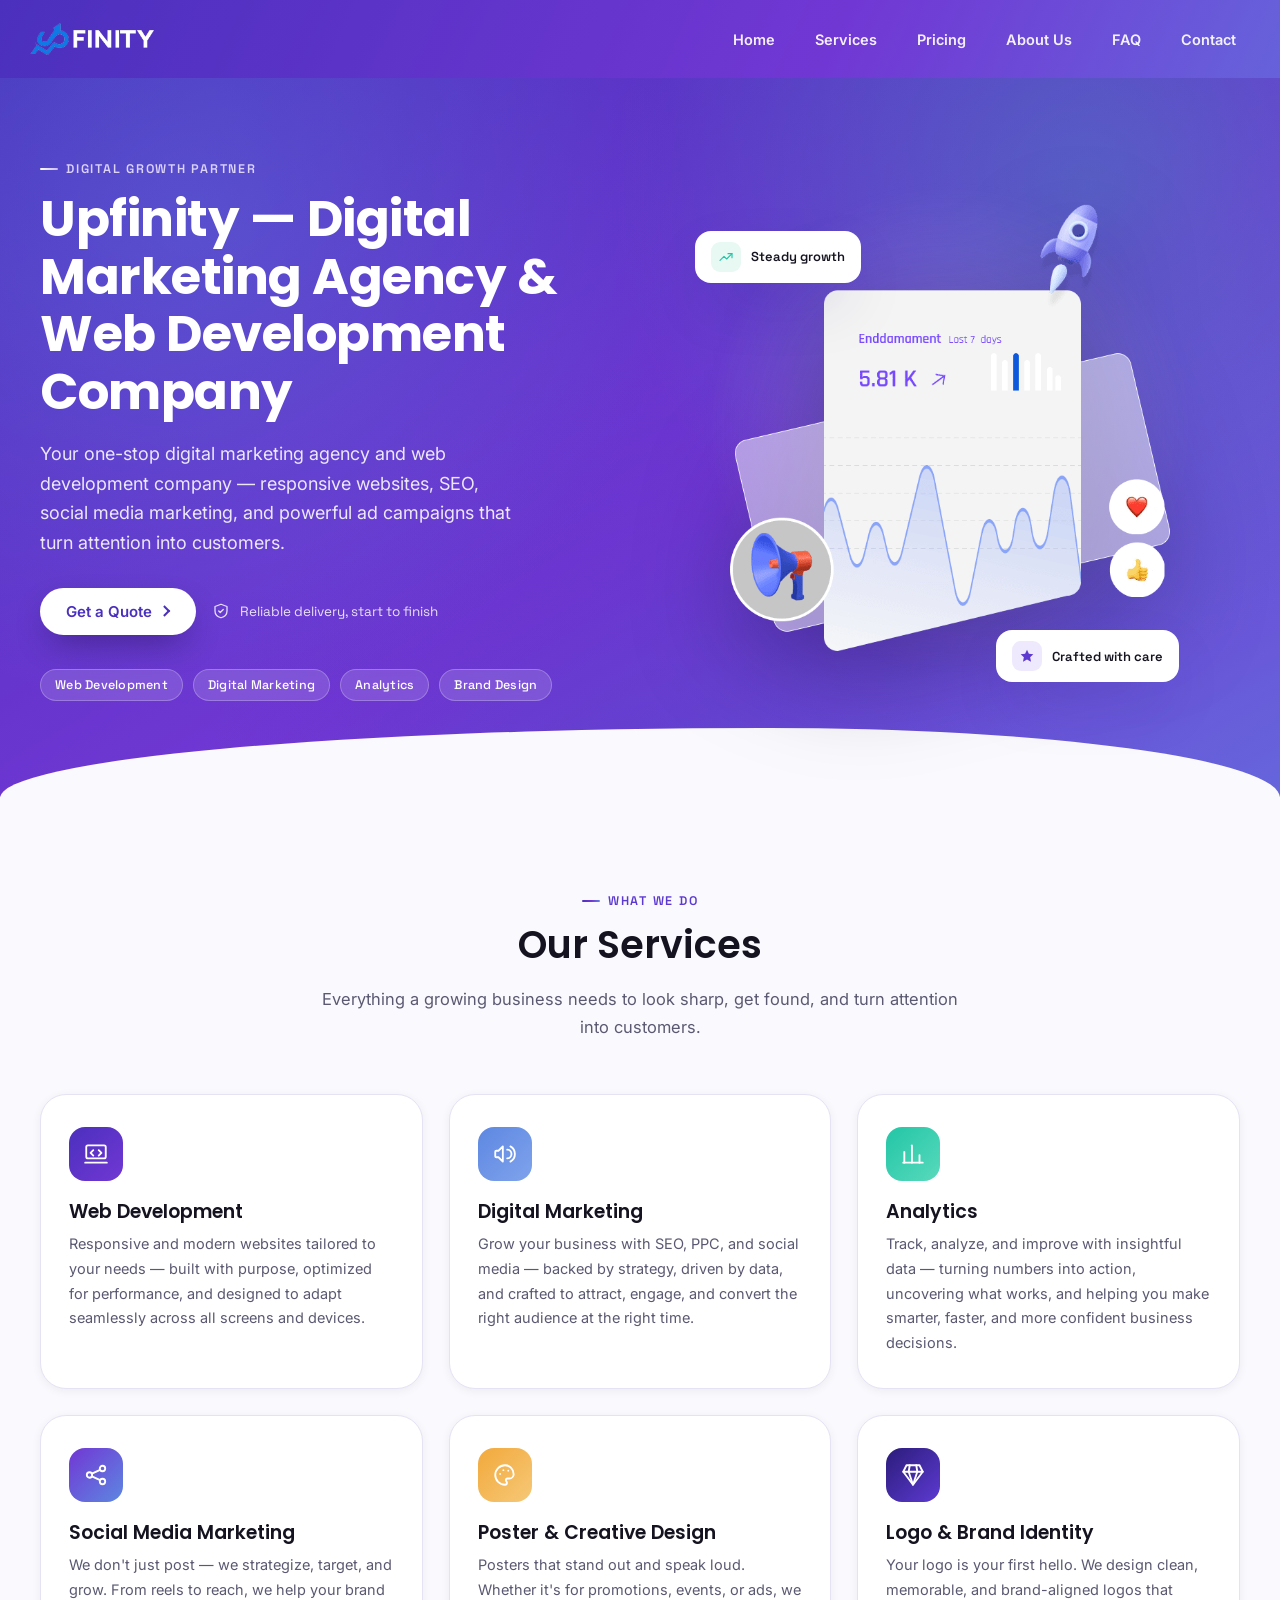
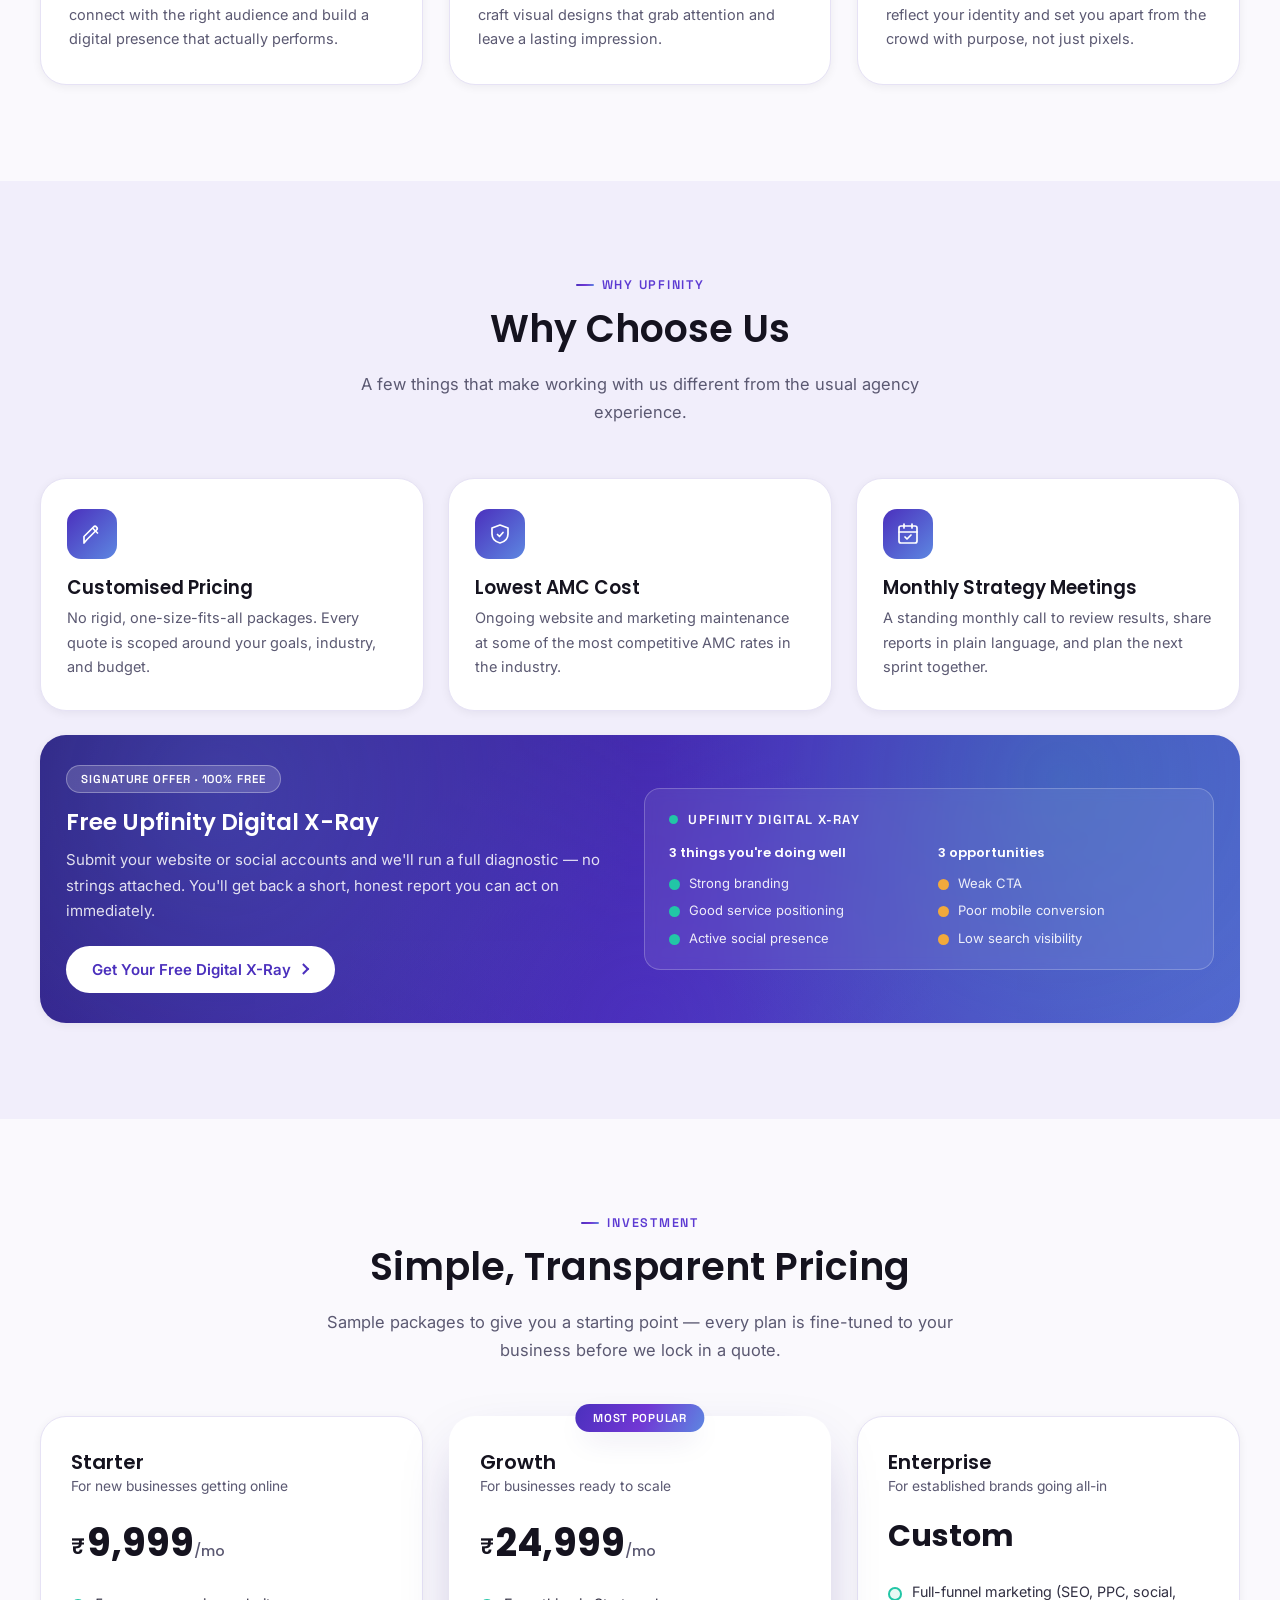
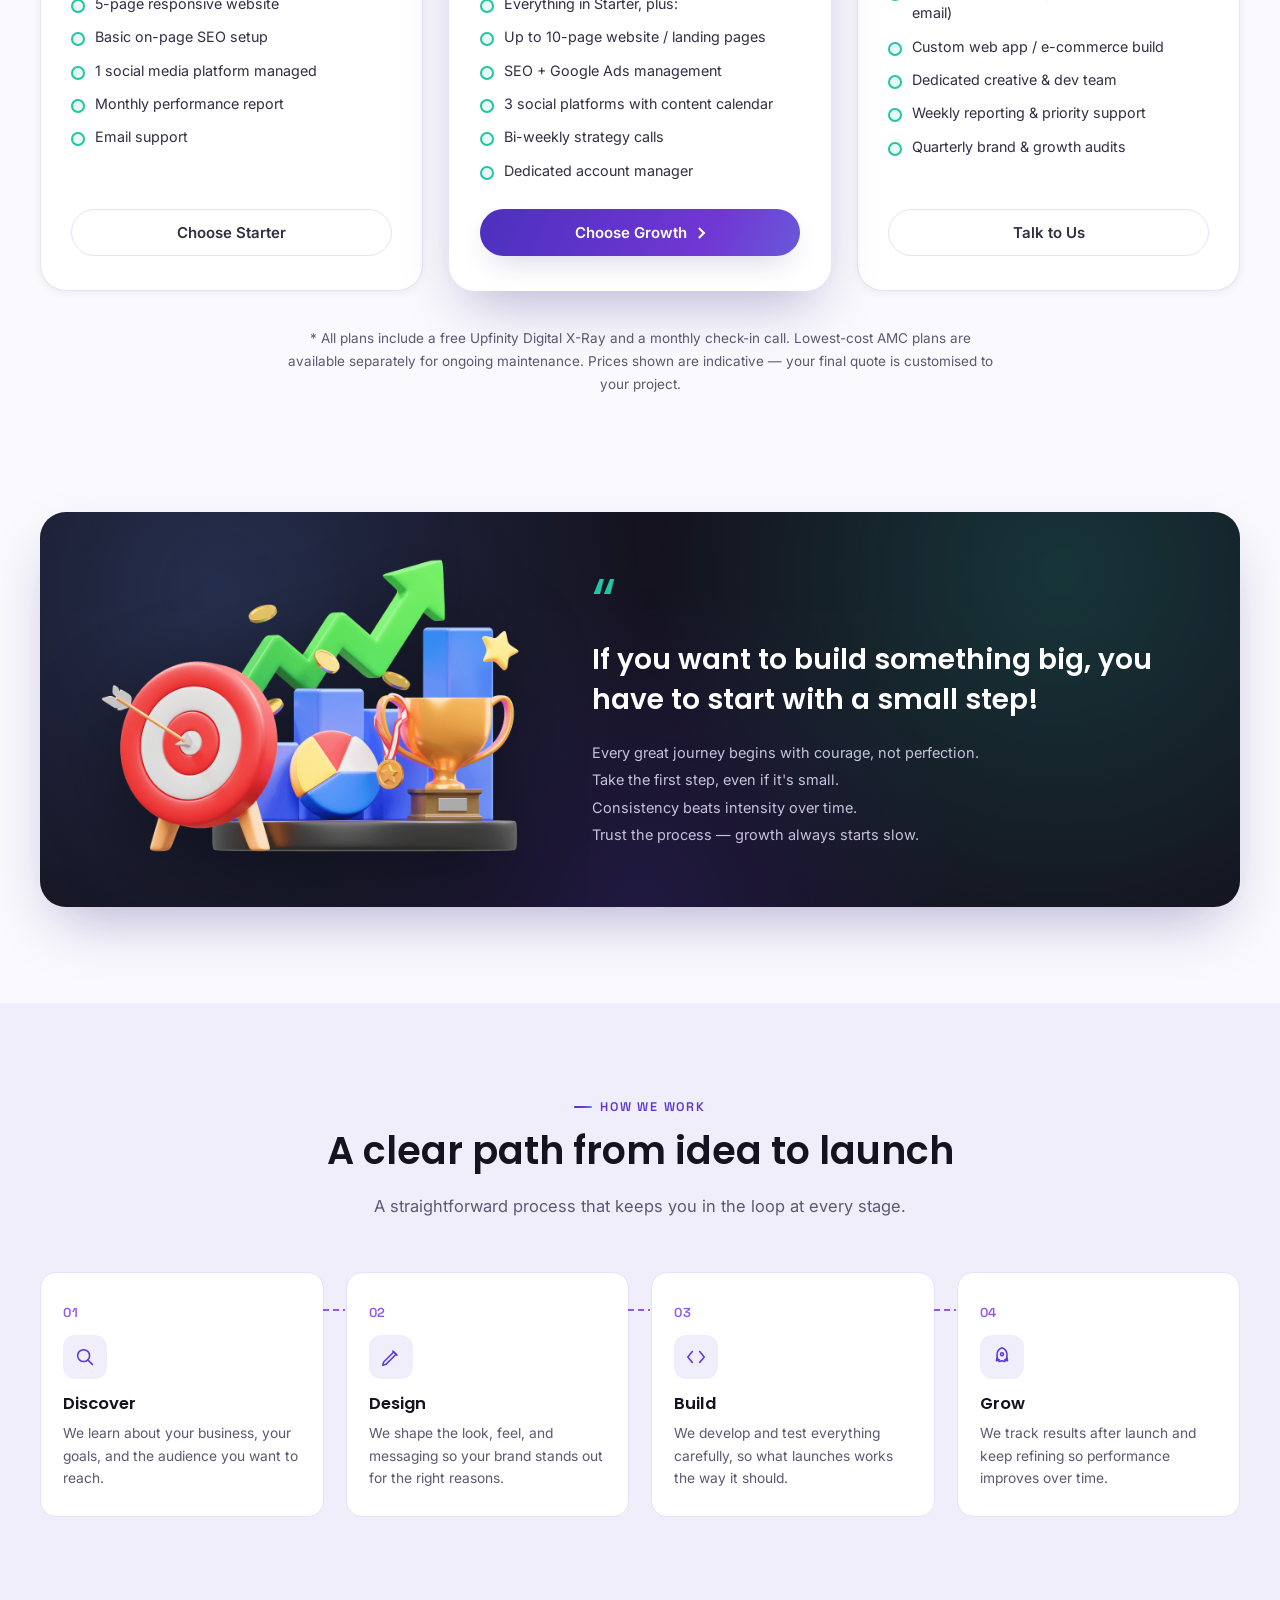
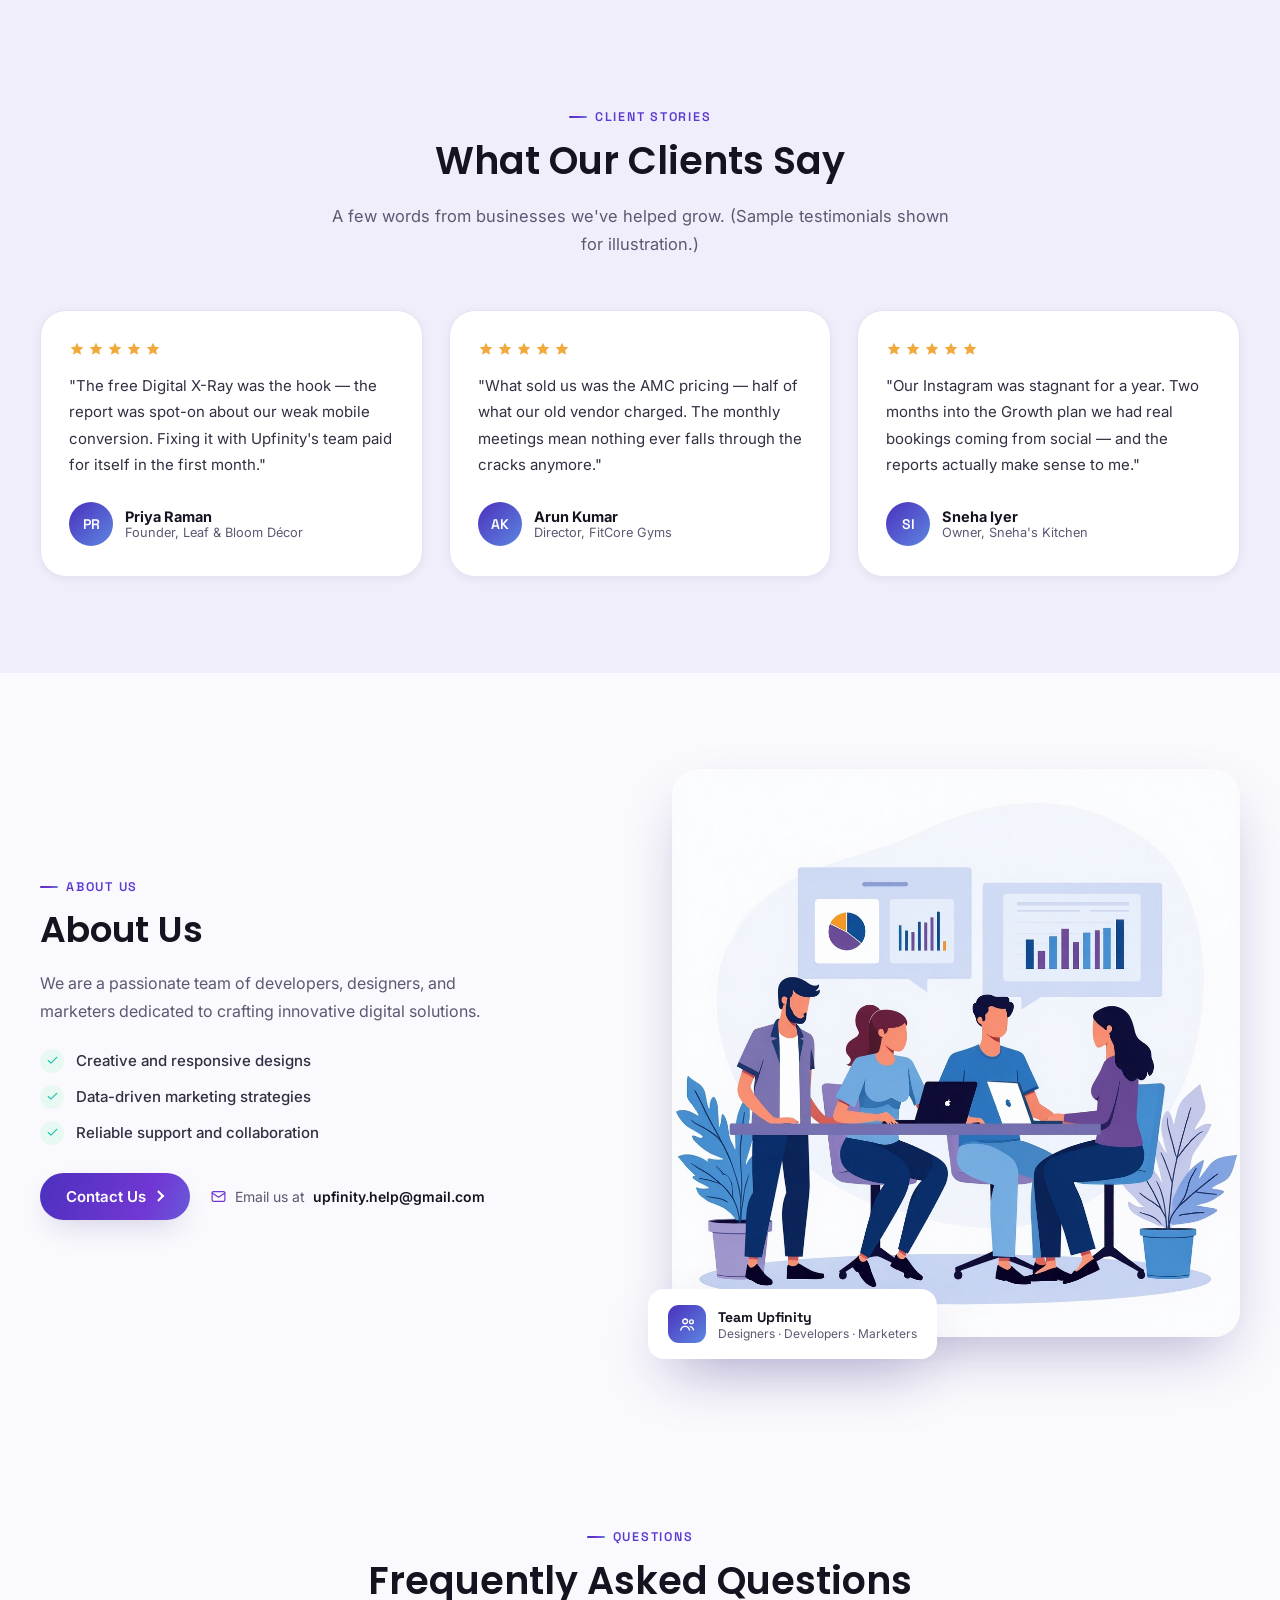
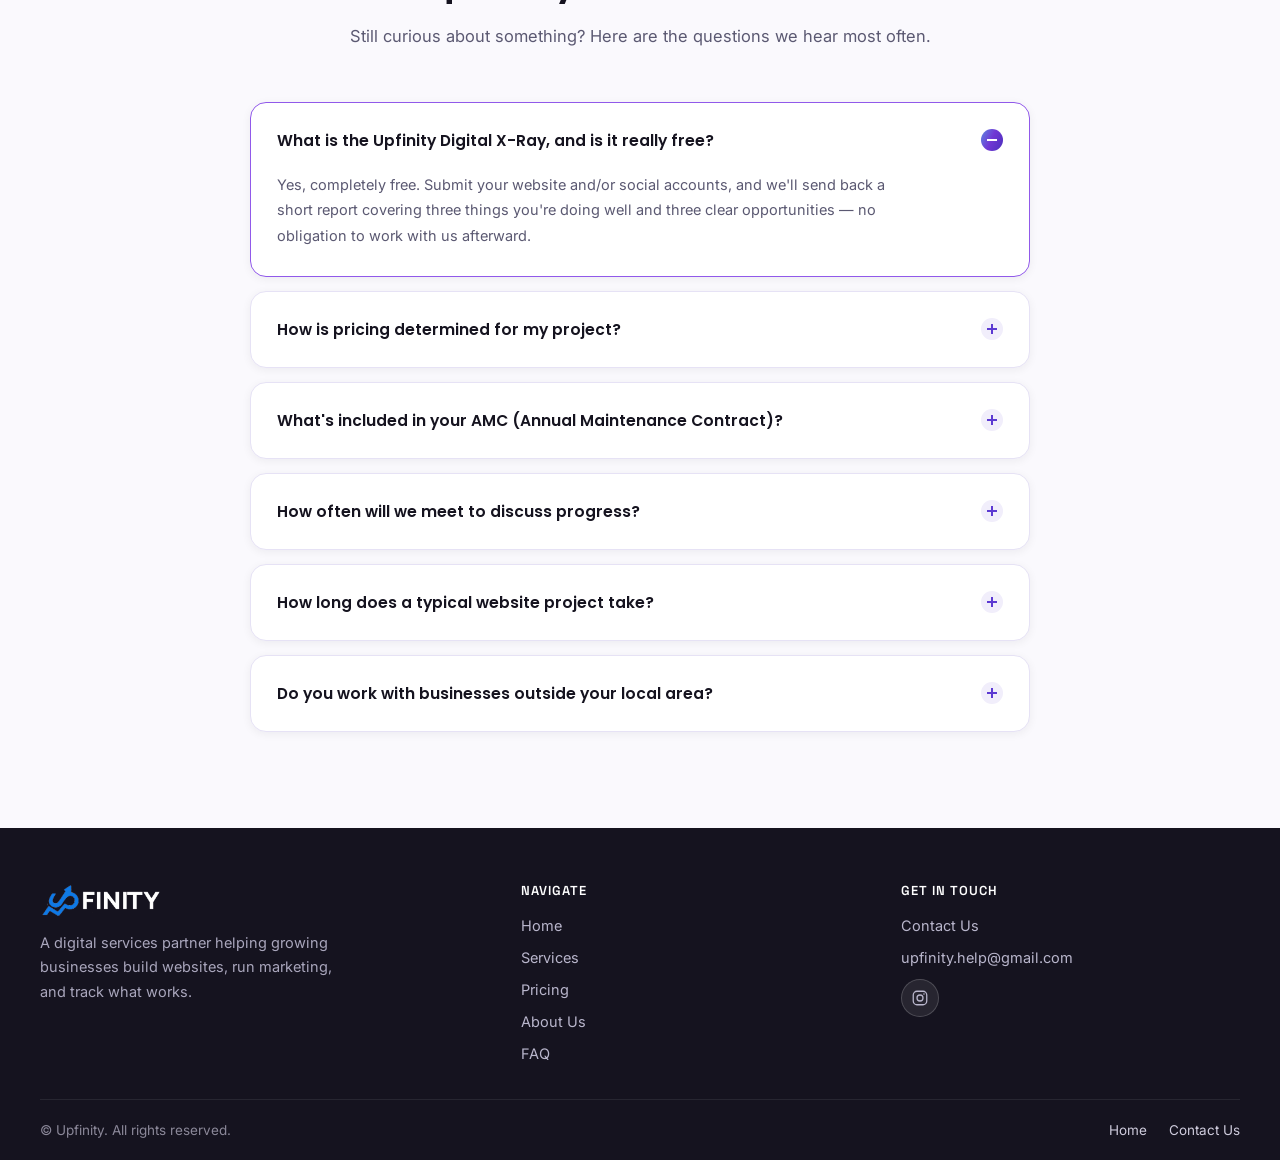
==== commit 886e4c46: "Update" ====
--- a/index.html
+++ b/index.html
@@ -5,10 +5,8 @@
   <meta charset="UTF-8" />
   <meta name="viewport" content="width=device-width, initial-scale=1.0" />
   <title>Upfinity | Digital Marketing Agency &amp; Web Development Company in India</title>
-  <meta name="description"
-    content="Upfinity is a digital marketing agency and web development company in India offering affordable website design, SEO services, social media marketing, and brand design — plus a free Digital X-Ray audit and the lowest AMC costs." />
-  <meta name="keywords"
-    content="digital marketing agency, digital marketing agency in India, web development company, website design company, affordable digital marketing agency, SEO services, SEO company India, social media marketing agency, PPC management, Google Ads agency, brand identity design, logo design company, poster and creative design, small business website design, website AMC services, annual maintenance contract website, free website audit, free digital marketing consultation, ecommerce website development, responsive website design, digital growth partner, Upfinity" />
+  <meta name="description" content="Upfinity is a digital marketing agency and web development company in India offering affordable website design, SEO services, social media marketing, and brand design — plus a free Digital X-Ray audit and the lowest AMC costs." />
+  <meta name="keywords" content="digital marketing agency, digital marketing agency in India, web development company, website design company, affordable digital marketing agency, SEO services, SEO company India, social media marketing agency, PPC management, Google Ads agency, brand identity design, logo design company, poster and creative design, small business website design, website AMC services, annual maintenance contract website, free website audit, free digital marketing consultation, ecommerce website development, responsive website design, digital growth partner, Upfinity" />
   <meta name="author" content="Upfinity" />
   <meta name="robots" content="index, follow" />
   <meta name="theme-color" content="#4b30bd" />
@@ -19,23 +17,19 @@
   <meta property="og:site_name" content="Upfinity" />
   <meta property="og:url" content="https://upfinityteam.netlify.app/" />
   <meta property="og:title" content="Upfinity | Digital Marketing Agency &amp; Web Development Company in India" />
-  <meta property="og:description"
-    content="Websites, SEO, social media marketing, and brand design for growing businesses — with customised pricing, the lowest AMC costs, and a free Upfinity Digital X-Ray audit." />
+  <meta property="og:description" content="Websites, SEO, social media marketing, and brand design for growing businesses — with customised pricing, the lowest AMC costs, and a free Upfinity Digital X-Ray audit." />
   <meta property="og:image" content="https://upfinityteam.netlify.app/images/banner-img.png" />
   <meta property="og:locale" content="en_IN" />
 
   <!-- Twitter -->
   <meta name="twitter:card" content="summary_large_image" />
   <meta name="twitter:title" content="Upfinity | Digital Marketing Agency &amp; Web Development Company in India" />
-  <meta name="twitter:description"
-    content="Websites, SEO, social media marketing, and brand design for growing businesses — with customised pricing, the lowest AMC costs, and a free Upfinity Digital X-Ray audit." />
+  <meta name="twitter:description" content="Websites, SEO, social media marketing, and brand design for growing businesses — with customised pricing, the lowest AMC costs, and a free Upfinity Digital X-Ray audit." />
   <meta name="twitter:image" content="https://upfinityteam.netlify.app/images/banner-img.png" />
 
   <link rel="preconnect" href="https://fonts.googleapis.com">
   <link rel="preconnect" href="https://fonts.gstatic.com" crossorigin>
-  <link
-    href="https://fonts.googleapis.com/css2?family=Poppins:wght@500;600;700&family=Inter:wght@400;500;600&family=Space+Grotesk:wght@500;600&display=swap"
-    rel="stylesheet" />
+  <link href="https://fonts.googleapis.com/css2?family=Poppins:wght@500;600;700&family=Inter:wght@400;500;600&family=Space+Grotesk:wght@500;600&display=swap" rel="stylesheet" />
 
   <meta name="google-site-verification" content="zGKFohdqvRFNRofu0ISGQBfFSiE4Owdv5dqC4ue8T4s" />
 
@@ -143,17 +137,8 @@
       </nav>
 
       <button class="nav-toggle" type="button" aria-label="Toggle menu" aria-controls="site-nav" aria-expanded="false">
-        <svg class="icon-menu" viewBox="0 0 24 24" fill="none" stroke="currentColor" stroke-width="1.8"
-          stroke-linecap="round">
-          <line x1="3" y1="6" x2="21" y2="6" />
-          <line x1="3" y1="12" x2="21" y2="12" />
-          <line x1="3" y1="18" x2="21" y2="18" />
-        </svg>
-        <svg class="icon-close" viewBox="0 0 24 24" fill="none" stroke="currentColor" stroke-width="1.8"
-          stroke-linecap="round">
-          <line x1="5" y1="5" x2="19" y2="19" />
-          <line x1="19" y1="5" x2="5" y2="19" />
-        </svg>
+        <svg class="icon-menu" viewBox="0 0 24 24" fill="none" stroke="currentColor" stroke-width="1.8" stroke-linecap="round"><line x1="3" y1="6" x2="21" y2="6"/><line x1="3" y1="12" x2="21" y2="12"/><line x1="3" y1="18" x2="21" y2="18"/></svg>
+        <svg class="icon-close" viewBox="0 0 24 24" fill="none" stroke="currentColor" stroke-width="1.8" stroke-linecap="round"><line x1="5" y1="5" x2="19" y2="19"/><line x1="19" y1="5" x2="5" y2="19"/></svg>
       </button>
     </div>
   </header>
@@ -162,18 +147,13 @@
     <div class="container">
       <div class="hero-text" data-reveal>
         <span class="eyebrow on-dark">Digital growth partner</span>
-        <h1>Upfinity — Digital Marketing Agency &amp; Web Development Company</h1>
-        <p>Your one-stop digital marketing agency and web development company — responsive websites, SEO, social media
-          marketing, and powerful ad campaigns that turn attention into customers.</p>
+        <h2>Upfinity — Digital Marketing Agency &amp; Web Development Company</h2>
+        <p>Your one-stop digital marketing agency and web development company — responsive websites, SEO, social media marketing, and powerful ad campaigns that turn attention into customers.</p>
 
         <div class="hero-cta-row">
           <a href="contact.html" class="btn-about">Get a Quote</a>
           <span class="hero-note">
-            <svg viewBox="0 0 24 24" fill="none" stroke="currentColor" stroke-width="1.7" stroke-linecap="round"
-              stroke-linejoin="round">
-              <path d="M12 3 4 6v6c0 4.5 3 7.7 8 9 5-1.3 8-4.5 8-9V6l-8-3Z" />
-              <path d="m9 12 2 2 4-4" />
-            </svg>
+            <svg viewBox="0 0 24 24" fill="none" stroke="currentColor" stroke-width="1.7" stroke-linecap="round" stroke-linejoin="round"><path d="M12 3 4 6v6c0 4.5 3 7.7 8 9 5-1.3 8-4.5 8-9V6l-8-3Z"/><path d="m9 12 2 2 4-4"/></svg>
             Reliable delivery, start to finish
           </span>
         </div>
@@ -193,19 +173,13 @@
 
           <div class="float-chip chip-a" aria-hidden="true">
             <span class="chip-ic">
-              <svg viewBox="0 0 24 24" fill="none" stroke="currentColor" stroke-width="1.7" stroke-linecap="round"
-                stroke-linejoin="round">
-                <path d="M3 17l6-6 4 4 8-8" />
-                <path d="M15 7h6v6" />
-              </svg>
+              <svg viewBox="0 0 24 24" fill="none" stroke="currentColor" stroke-width="1.7" stroke-linecap="round" stroke-linejoin="round"><path d="M3 17l6-6 4 4 8-8"/><path d="M15 7h6v6"/></svg>
             </span>
             Steady growth
           </div>
           <div class="float-chip chip-b" aria-hidden="true">
             <span class="chip-ic">
-              <svg viewBox="0 0 24 24" fill="currentColor" stroke="none">
-                <path d="M12 2.5 14.8 8.6 21.5 9.5 16.7 14 18 20.7 12 17.3 6 20.7 7.3 14 2.5 9.5 9.2 8.6 12 2.5Z" />
-              </svg>
+              <svg viewBox="0 0 24 24" fill="currentColor" stroke="none"><path d="M12 2.5 14.8 8.6 21.5 9.5 16.7 14 18 20.7 12 17.3 6 20.7 7.3 14 2.5 9.5 9.2 8.6 12 2.5Z"/></svg>
             </span>
             Crafted with care
           </div>
@@ -225,90 +199,50 @@
       <div class="features">
         <div class="card" data-reveal>
           <div class="card-icon">
-            <svg viewBox="0 0 24 24" fill="none" stroke="currentColor" stroke-width="1.7" stroke-linecap="round"
-              stroke-linejoin="round">
-              <rect x="3" y="4" width="18" height="12" rx="1.5" />
-              <path d="M2 20h20" />
-              <path d="M9.5 8.5 7 11l2.5 2.5" />
-              <path d="M14.5 8.5 17 11l-2.5 2.5" />
-            </svg>
+            <svg viewBox="0 0 24 24" fill="none" stroke="currentColor" stroke-width="1.7" stroke-linecap="round" stroke-linejoin="round"><rect x="3" y="4" width="18" height="12" rx="1.5"/><path d="M2 20h20"/><path d="M9.5 8.5 7 11l2.5 2.5"/><path d="M14.5 8.5 17 11l-2.5 2.5"/></svg>
           </div>
           <h3>Web Development</h3>
-          <p>Responsive and modern websites tailored to your needs — built with purpose, optimized for performance, and
-            designed to adapt seamlessly across all screens and devices.</p>
+          <p>Responsive and modern websites tailored to your needs — built with purpose, optimized for performance, and designed to adapt seamlessly across all screens and devices.</p>
         </div>
 
         <div class="card" data-reveal>
           <div class="card-icon">
-            <svg viewBox="0 0 24 24" fill="none" stroke="currentColor" stroke-width="1.7" stroke-linecap="round"
-              stroke-linejoin="round">
-              <path d="M3 10v4a1 1 0 0 0 1 1h2l4 4V5L6 9H4a1 1 0 0 0-1 1Z" />
-              <path d="M14 8a4 4 0 0 1 0 8" />
-              <path d="M17 5a8 8 0 0 1 0 14" />
-            </svg>
+            <svg viewBox="0 0 24 24" fill="none" stroke="currentColor" stroke-width="1.7" stroke-linecap="round" stroke-linejoin="round"><path d="M3 10v4a1 1 0 0 0 1 1h2l4 4V5L6 9H4a1 1 0 0 0-1 1Z"/><path d="M14 8a4 4 0 0 1 0 8"/><path d="M17 5a8 8 0 0 1 0 14"/></svg>
           </div>
           <h3>Digital Marketing</h3>
-          <p>Grow your business with SEO, PPC, and social media — backed by strategy, driven by data, and crafted to
-            attract, engage, and convert the right audience at the right time.</p>
+          <p>Grow your business with SEO, PPC, and social media — backed by strategy, driven by data, and crafted to attract, engage, and convert the right audience at the right time.</p>
         </div>
 
         <div class="card" data-reveal>
           <div class="card-icon">
-            <svg viewBox="0 0 24 24" fill="none" stroke="currentColor" stroke-width="1.7" stroke-linecap="round"
-              stroke-linejoin="round">
-              <path d="M4 20V10" />
-              <path d="M11 20V4" />
-              <path d="M18 20v-7" />
-              <path d="M3 20h18" />
-            </svg>
+            <svg viewBox="0 0 24 24" fill="none" stroke="currentColor" stroke-width="1.7" stroke-linecap="round" stroke-linejoin="round"><path d="M4 20V10"/><path d="M11 20V4"/><path d="M18 20v-7"/><path d="M3 20h18"/></svg>
           </div>
           <h3>Analytics</h3>
-          <p>Track, analyze, and improve with insightful data — turning numbers into action, uncovering what works, and
-            helping you make smarter, faster, and more confident business decisions.</p>
+          <p>Track, analyze, and improve with insightful data — turning numbers into action, uncovering what works, and helping you make smarter, faster, and more confident business decisions.</p>
         </div>
 
         <div class="card" data-reveal>
           <div class="card-icon">
-            <svg viewBox="0 0 24 24" fill="none" stroke="currentColor" stroke-width="1.7" stroke-linecap="round"
-              stroke-linejoin="round">
-              <circle cx="6" cy="12" r="2.5" />
-              <circle cx="18" cy="6" r="2.5" />
-              <circle cx="18" cy="18" r="2.5" />
-              <path d="M8.2 10.8 15.8 7.2" />
-              <path d="M8.2 13.2 15.8 16.8" />
-            </svg>
+            <svg viewBox="0 0 24 24" fill="none" stroke="currentColor" stroke-width="1.7" stroke-linecap="round" stroke-linejoin="round"><circle cx="6" cy="12" r="2.5"/><circle cx="18" cy="6" r="2.5"/><circle cx="18" cy="18" r="2.5"/><path d="M8.2 10.8 15.8 7.2"/><path d="M8.2 13.2 15.8 16.8"/></svg>
           </div>
           <h3>Social Media Marketing</h3>
-          <p>We don't just post — we strategize, target, and grow. From reels to reach, we help your brand connect with
-            the right audience and build a digital presence that actually performs.</p>
+          <p>We don't just post — we strategize, target, and grow. From reels to reach, we help your brand connect with the right audience and build a digital presence that actually performs.</p>
         </div>
 
         <div class="card" data-reveal>
           <div class="card-icon">
-            <svg viewBox="0 0 24 24" fill="none" stroke="currentColor" stroke-width="1.7" stroke-linecap="round"
-              stroke-linejoin="round">
-              <path
-                d="M12 3a9 9 0 1 0 0 18c1.1 0 1.8-.9 1.8-1.8 0-.5-.2-.9-.5-1.2-.3-.3-.5-.7-.5-1.2 0-.9.7-1.6 1.6-1.6H16a4 4 0 0 0 4-4c0-4.4-3.6-8.2-8-8.2Z" />
-              <path d="M7.5 11h.01M10.5 7.5h.01M15 8h.01" />
-            </svg>
+            <svg viewBox="0 0 24 24" fill="none" stroke="currentColor" stroke-width="1.7" stroke-linecap="round" stroke-linejoin="round"><path d="M12 3a9 9 0 1 0 0 18c1.1 0 1.8-.9 1.8-1.8 0-.5-.2-.9-.5-1.2-.3-.3-.5-.7-.5-1.2 0-.9.7-1.6 1.6-1.6H16a4 4 0 0 0 4-4c0-4.4-3.6-8.2-8-8.2Z"/><path d="M7.5 11h.01M10.5 7.5h.01M15 8h.01"/></svg>
           </div>
           <h3>Poster &amp; Creative Design</h3>
-          <p>Posters that stand out and speak loud. Whether it's for promotions, events, or ads, we craft visual designs
-            that grab attention and leave a lasting impression.</p>
+          <p>Posters that stand out and speak loud. Whether it's for promotions, events, or ads, we craft visual designs that grab attention and leave a lasting impression.</p>
         </div>
 
         <div class="card" data-reveal>
           <div class="card-icon">
-            <svg viewBox="0 0 24 24" fill="none" stroke="currentColor" stroke-width="1.7" stroke-linecap="round"
-              stroke-linejoin="round">
-              <path d="M6 3h12l3 6-9 12L3 9Z" />
-              <path d="M3 9h18" />
-              <path d="M9 3 8 9l4 12 4-12-1-6" />
-            </svg>
+            <svg viewBox="0 0 24 24" fill="none" stroke="currentColor" stroke-width="1.7" stroke-linecap="round" stroke-linejoin="round"><path d="M6 3h12l3 6-9 12L3 9Z"/><path d="M3 9h18"/><path d="M9 3 8 9l4 12 4-12-1-6"/></svg>
           </div>
           <h3>Logo &amp; Brand Identity</h3>
-          <p>Your logo is your first hello. We design clean, memorable, and brand-aligned logos that reflect your
-            identity and set you apart from the crowd with purpose, not just pixels.</p>
+          <p>Your logo is your first hello. We design clean, memorable, and brand-aligned logos that reflect your identity and set you apart from the crowd with purpose, not just pixels.</p>
         </div>
       </div>
     </div>
@@ -325,11 +259,7 @@
       <div class="why-grid">
         <div class="why-card" data-reveal>
           <div class="why-icon">
-            <svg viewBox="0 0 24 24" fill="none" stroke="currentColor" stroke-width="1.7" stroke-linecap="round"
-              stroke-linejoin="round">
-              <path d="M4 21v-6.5L13.5 5a2.1 2.1 0 0 1 3 3L7 17.5 4 21Z" />
-              <path d="M13 6.5 17.5 11" />
-            </svg>
+            <svg viewBox="0 0 24 24" fill="none" stroke="currentColor" stroke-width="1.7" stroke-linecap="round" stroke-linejoin="round"><path d="M4 21v-6.5L13.5 5a2.1 2.1 0 0 1 3 3L7 17.5 4 21Z"/><path d="M13 6.5 17.5 11"/></svg>
           </div>
           <h3>Customised Pricing</h3>
           <p>No rigid, one-size-fits-all packages. Every quote is scoped around your goals, industry, and budget.</p>
@@ -337,11 +267,7 @@
 
         <div class="why-card" data-reveal>
           <div class="why-icon">
-            <svg viewBox="0 0 24 24" fill="none" stroke="currentColor" stroke-width="1.7" stroke-linecap="round"
-              stroke-linejoin="round">
-              <path d="M12 3 4 6v6c0 4.5 3 7.7 8 9 5-1.3 8-4.5 8-9V6l-8-3Z" />
-              <path d="M9.5 12.5 11.5 14.5 15 10.5" />
-            </svg>
+            <svg viewBox="0 0 24 24" fill="none" stroke="currentColor" stroke-width="1.7" stroke-linecap="round" stroke-linejoin="round"><path d="M12 3 4 6v6c0 4.5 3 7.7 8 9 5-1.3 8-4.5 8-9V6l-8-3Z"/><path d="M9.5 12.5 11.5 14.5 15 10.5"/></svg>
           </div>
           <h3>Lowest AMC Cost</h3>
           <p>Ongoing website and marketing maintenance at some of the most competitive AMC rates in the industry.</p>
@@ -349,24 +275,17 @@
 
         <div class="why-card" data-reveal>
           <div class="why-icon">
-            <svg viewBox="0 0 24 24" fill="none" stroke="currentColor" stroke-width="1.7" stroke-linecap="round"
-              stroke-linejoin="round">
-              <rect x="3" y="4" width="18" height="17" rx="2" />
-              <path d="M8 2v4M16 2v4M3 10h18" />
-              <path d="m9 15 2 2 4-4" />
-            </svg>
+            <svg viewBox="0 0 24 24" fill="none" stroke="currentColor" stroke-width="1.7" stroke-linecap="round" stroke-linejoin="round"><rect x="3" y="4" width="18" height="17" rx="2"/><path d="M8 2v4M16 2v4M3 10h18"/><path d="m9 15 2 2 4-4"/></svg>
           </div>
           <h3>Monthly Strategy Meetings</h3>
-          <p>A standing monthly call to review results, share reports in plain language, and plan the next sprint
-            together.</p>
+          <p>A standing monthly call to review results, share reports in plain language, and plan the next sprint together.</p>
         </div>
 
         <div class="why-card why-card-featured" data-reveal>
           <div class="xray-copy">
             <span class="xray-badge">Signature offer · 100% free</span>
             <h3>Free Upfinity Digital X-Ray</h3>
-            <p>Submit your website or social accounts and we'll run a full diagnostic — no strings attached. You'll get
-              back a short, honest report you can act on immediately.</p>
+            <p>Submit your website or social accounts and we'll run a full diagnostic — no strings attached. You'll get back a short, honest report you can act on immediately.</p>
             <a href="contact.html" class="btn-about">Get Your Free Digital X-Ray</a>
           </div>
 
@@ -404,16 +323,14 @@
       <div class="section-head" data-reveal>
         <span class="eyebrow" style="justify-content:center;display:flex;">Investment</span>
         <h2>Simple, Transparent Pricing</h2>
-        <p>Sample packages to give you a starting point — every plan is fine-tuned to your business before we lock in a
-          quote.</p>
+        <p>Sample packages to give you a starting point — every plan is fine-tuned to your business before we lock in a quote.</p>
       </div>
 
       <div class="pricing-grid">
         <div class="price-card" data-reveal>
           <h3>Starter</h3>
           <p class="price-tagline">For new businesses getting online</p>
-          <div class="price-amount"><span class="price-currency">₹</span>9,999<span class="price-period">/mo</span>
-          </div>
+          <div class="price-amount"><span class="price-currency">₹</span>9,999<span class="price-period">/mo</span></div>
           <ul class="price-features">
             <li>5-page responsive website</li>
             <li>Basic on-page SEO setup</li>
@@ -428,8 +345,7 @@
           <span class="price-badge">Most Popular</span>
           <h3>Growth</h3>
           <p class="price-tagline">For businesses ready to scale</p>
-          <div class="price-amount"><span class="price-currency">₹</span>24,999<span class="price-period">/mo</span>
-          </div>
+          <div class="price-amount"><span class="price-currency">₹</span>24,999<span class="price-period">/mo</span></div>
           <ul class="price-features">
             <li>Everything in Starter, plus:</li>
             <li>Up to 10-page website / landing pages</li>
@@ -456,9 +372,7 @@
         </div>
       </div>
 
-      <p class="price-note">* All plans include a free Upfinity Digital X-Ray and a monthly check-in call. Lowest-cost
-        AMC plans are available separately for ongoing maintenance. Prices shown are indicative — your final quote is
-        customised to your project.</p>
+      <p class="price-note">* All plans include a free Upfinity Digital X-Ray and a monthly check-in call. Lowest-cost AMC plans are available separately for ongoing maintenance. Prices shown are indicative — your final quote is customised to your project.</p>
     </div>
   </section>
 
@@ -494,11 +408,7 @@
         <div class="process-step" data-reveal>
           <span class="step-num">01</span>
           <div class="step-icon">
-            <svg viewBox="0 0 24 24" fill="none" stroke="currentColor" stroke-width="1.7" stroke-linecap="round"
-              stroke-linejoin="round">
-              <circle cx="10.5" cy="10.5" r="6.5" />
-              <line x1="20" y1="20" x2="15.2" y2="15.2" />
-            </svg>
+            <svg viewBox="0 0 24 24" fill="none" stroke="currentColor" stroke-width="1.7" stroke-linecap="round" stroke-linejoin="round"><circle cx="10.5" cy="10.5" r="6.5"/><line x1="20" y1="20" x2="15.2" y2="15.2"/></svg>
           </div>
           <h3>Discover</h3>
           <p>We learn about your business, your goals, and the audience you want to reach.</p>
@@ -507,11 +417,7 @@
         <div class="process-step" data-reveal>
           <span class="step-num">02</span>
           <div class="step-icon">
-            <svg viewBox="0 0 24 24" fill="none" stroke="currentColor" stroke-width="1.7" stroke-linecap="round"
-              stroke-linejoin="round">
-              <path d="M3 21l3.5-1 11-11-2.5-2.5-11 11L3 21Z" />
-              <path d="M14 5.5 18.5 10" />
-            </svg>
+            <svg viewBox="0 0 24 24" fill="none" stroke="currentColor" stroke-width="1.7" stroke-linecap="round" stroke-linejoin="round"><path d="M3 21l3.5-1 11-11-2.5-2.5-11 11L3 21Z"/><path d="M14 5.5 18.5 10"/></svg>
           </div>
           <h3>Design</h3>
           <p>We shape the look, feel, and messaging so your brand stands out for the right reasons.</p>
@@ -520,11 +426,7 @@
         <div class="process-step" data-reveal>
           <span class="step-num">03</span>
           <div class="step-icon">
-            <svg viewBox="0 0 24 24" fill="none" stroke="currentColor" stroke-width="1.7" stroke-linecap="round"
-              stroke-linejoin="round">
-              <polyline points="8 6 3 12 8 18" />
-              <polyline points="16 6 21 12 16 18" />
-            </svg>
+            <svg viewBox="0 0 24 24" fill="none" stroke="currentColor" stroke-width="1.7" stroke-linecap="round" stroke-linejoin="round"><polyline points="8 6 3 12 8 18"/><polyline points="16 6 21 12 16 18"/></svg>
           </div>
           <h3>Build</h3>
           <p>We develop and test everything carefully, so what launches works the way it should.</p>
@@ -533,13 +435,7 @@
         <div class="process-step" data-reveal>
           <span class="step-num">04</span>
           <div class="step-icon">
-            <svg viewBox="0 0 24 24" fill="none" stroke="currentColor" stroke-width="1.7" stroke-linecap="round"
-              stroke-linejoin="round">
-              <path d="M12 2c3 1 5.5 4 5.5 8 0 3-1.5 5.5-2.5 7l-3-1-3 1c-1-1.5-2.5-4-2.5-7 0-4 2.5-7 5.5-8Z" />
-              <path d="M9 15l-3 1 .5-3.2" />
-              <path d="M15 15l3 1-.5-3.2" />
-              <circle cx="12" cy="9" r="1.6" />
-            </svg>
+            <svg viewBox="0 0 24 24" fill="none" stroke="currentColor" stroke-width="1.7" stroke-linecap="round" stroke-linejoin="round"><path d="M12 2c3 1 5.5 4 5.5 8 0 3-1.5 5.5-2.5 7l-3-1-3 1c-1-1.5-2.5-4-2.5-7 0-4 2.5-7 5.5-8Z"/><path d="M9 15l-3 1 .5-3.2"/><path d="M15 15l3 1-.5-3.2"/><circle cx="12" cy="9" r="1.6"/></svg>
           </div>
           <h3>Grow</h3>
           <p>We track results after launch and keep refining so performance improves over time.</p>
@@ -559,24 +455,13 @@
       <div class="testimonial-grid">
         <div class="testimonial-card" data-reveal>
           <div class="testimonial-stars" aria-label="5 out of 5 stars">
-            <svg viewBox="0 0 24 24" fill="currentColor">
-              <path d="M12 2.5 14.8 8.6 21.5 9.5 16.7 14 18 20.7 12 17.3 6 20.7 7.3 14 2.5 9.5 9.2 8.6 12 2.5Z" />
-            </svg>
-            <svg viewBox="0 0 24 24" fill="currentColor">
-              <path d="M12 2.5 14.8 8.6 21.5 9.5 16.7 14 18 20.7 12 17.3 6 20.7 7.3 14 2.5 9.5 9.2 8.6 12 2.5Z" />
-            </svg>
-            <svg viewBox="0 0 24 24" fill="currentColor">
-              <path d="M12 2.5 14.8 8.6 21.5 9.5 16.7 14 18 20.7 12 17.3 6 20.7 7.3 14 2.5 9.5 9.2 8.6 12 2.5Z" />
-            </svg>
-            <svg viewBox="0 0 24 24" fill="currentColor">
-              <path d="M12 2.5 14.8 8.6 21.5 9.5 16.7 14 18 20.7 12 17.3 6 20.7 7.3 14 2.5 9.5 9.2 8.6 12 2.5Z" />
-            </svg>
-            <svg viewBox="0 0 24 24" fill="currentColor">
-              <path d="M12 2.5 14.8 8.6 21.5 9.5 16.7 14 18 20.7 12 17.3 6 20.7 7.3 14 2.5 9.5 9.2 8.6 12 2.5Z" />
-            </svg>
-          </div>
-          <p class="testimonial-quote">"The free Digital X-Ray was the hook — the report was spot-on about our weak
-            mobile conversion. Fixing it with Upfinity's team paid for itself in the first month."</p>
+            <svg viewBox="0 0 24 24" fill="currentColor"><path d="M12 2.5 14.8 8.6 21.5 9.5 16.7 14 18 20.7 12 17.3 6 20.7 7.3 14 2.5 9.5 9.2 8.6 12 2.5Z"/></svg>
+            <svg viewBox="0 0 24 24" fill="currentColor"><path d="M12 2.5 14.8 8.6 21.5 9.5 16.7 14 18 20.7 12 17.3 6 20.7 7.3 14 2.5 9.5 9.2 8.6 12 2.5Z"/></svg>
+            <svg viewBox="0 0 24 24" fill="currentColor"><path d="M12 2.5 14.8 8.6 21.5 9.5 16.7 14 18 20.7 12 17.3 6 20.7 7.3 14 2.5 9.5 9.2 8.6 12 2.5Z"/></svg>
+            <svg viewBox="0 0 24 24" fill="currentColor"><path d="M12 2.5 14.8 8.6 21.5 9.5 16.7 14 18 20.7 12 17.3 6 20.7 7.3 14 2.5 9.5 9.2 8.6 12 2.5Z"/></svg>
+            <svg viewBox="0 0 24 24" fill="currentColor"><path d="M12 2.5 14.8 8.6 21.5 9.5 16.7 14 18 20.7 12 17.3 6 20.7 7.3 14 2.5 9.5 9.2 8.6 12 2.5Z"/></svg>
+          </div>
+          <p class="testimonial-quote">"The free Digital X-Ray was the hook — the report was spot-on about our weak mobile conversion. Fixing it with Upfinity's team paid for itself in the first month."</p>
           <div class="testimonial-person">
             <span class="testimonial-avatar">PR</span>
             <span>
@@ -588,24 +473,13 @@
 
         <div class="testimonial-card" data-reveal>
           <div class="testimonial-stars" aria-label="5 out of 5 stars">
-            <svg viewBox="0 0 24 24" fill="currentColor">
-              <path d="M12 2.5 14.8 8.6 21.5 9.5 16.7 14 18 20.7 12 17.3 6 20.7 7.3 14 2.5 9.5 9.2 8.6 12 2.5Z" />
-            </svg>
-            <svg viewBox="0 0 24 24" fill="currentColor">
-              <path d="M12 2.5 14.8 8.6 21.5 9.5 16.7 14 18 20.7 12 17.3 6 20.7 7.3 14 2.5 9.5 9.2 8.6 12 2.5Z" />
-            </svg>
-            <svg viewBox="0 0 24 24" fill="currentColor">
-              <path d="M12 2.5 14.8 8.6 21.5 9.5 16.7 14 18 20.7 12 17.3 6 20.7 7.3 14 2.5 9.5 9.2 8.6 12 2.5Z" />
-            </svg>
-            <svg viewBox="0 0 24 24" fill="currentColor">
-              <path d="M12 2.5 14.8 8.6 21.5 9.5 16.7 14 18 20.7 12 17.3 6 20.7 7.3 14 2.5 9.5 9.2 8.6 12 2.5Z" />
-            </svg>
-            <svg viewBox="0 0 24 24" fill="currentColor">
-              <path d="M12 2.5 14.8 8.6 21.5 9.5 16.7 14 18 20.7 12 17.3 6 20.7 7.3 14 2.5 9.5 9.2 8.6 12 2.5Z" />
-            </svg>
-          </div>
-          <p class="testimonial-quote">"What sold us was the AMC pricing — half of what our old vendor charged. The
-            monthly meetings mean nothing ever falls through the cracks anymore."</p>
+            <svg viewBox="0 0 24 24" fill="currentColor"><path d="M12 2.5 14.8 8.6 21.5 9.5 16.7 14 18 20.7 12 17.3 6 20.7 7.3 14 2.5 9.5 9.2 8.6 12 2.5Z"/></svg>
+            <svg viewBox="0 0 24 24" fill="currentColor"><path d="M12 2.5 14.8 8.6 21.5 9.5 16.7 14 18 20.7 12 17.3 6 20.7 7.3 14 2.5 9.5 9.2 8.6 12 2.5Z"/></svg>
+            <svg viewBox="0 0 24 24" fill="currentColor"><path d="M12 2.5 14.8 8.6 21.5 9.5 16.7 14 18 20.7 12 17.3 6 20.7 7.3 14 2.5 9.5 9.2 8.6 12 2.5Z"/></svg>
+            <svg viewBox="0 0 24 24" fill="currentColor"><path d="M12 2.5 14.8 8.6 21.5 9.5 16.7 14 18 20.7 12 17.3 6 20.7 7.3 14 2.5 9.5 9.2 8.6 12 2.5Z"/></svg>
+            <svg viewBox="0 0 24 24" fill="currentColor"><path d="M12 2.5 14.8 8.6 21.5 9.5 16.7 14 18 20.7 12 17.3 6 20.7 7.3 14 2.5 9.5 9.2 8.6 12 2.5Z"/></svg>
+          </div>
+          <p class="testimonial-quote">"What sold us was the AMC pricing — half of what our old vendor charged. The monthly meetings mean nothing ever falls through the cracks anymore."</p>
           <div class="testimonial-person">
             <span class="testimonial-avatar">AK</span>
             <span>
@@ -617,24 +491,13 @@
 
         <div class="testimonial-card" data-reveal>
           <div class="testimonial-stars" aria-label="5 out of 5 stars">
-            <svg viewBox="0 0 24 24" fill="currentColor">
-              <path d="M12 2.5 14.8 8.6 21.5 9.5 16.7 14 18 20.7 12 17.3 6 20.7 7.3 14 2.5 9.5 9.2 8.6 12 2.5Z" />
-            </svg>
-            <svg viewBox="0 0 24 24" fill="currentColor">
-              <path d="M12 2.5 14.8 8.6 21.5 9.5 16.7 14 18 20.7 12 17.3 6 20.7 7.3 14 2.5 9.5 9.2 8.6 12 2.5Z" />
-            </svg>
-            <svg viewBox="0 0 24 24" fill="currentColor">
-              <path d="M12 2.5 14.8 8.6 21.5 9.5 16.7 14 18 20.7 12 17.3 6 20.7 7.3 14 2.5 9.5 9.2 8.6 12 2.5Z" />
-            </svg>
-            <svg viewBox="0 0 24 24" fill="currentColor">
-              <path d="M12 2.5 14.8 8.6 21.5 9.5 16.7 14 18 20.7 12 17.3 6 20.7 7.3 14 2.5 9.5 9.2 8.6 12 2.5Z" />
-            </svg>
-            <svg viewBox="0 0 24 24" fill="currentColor">
-              <path d="M12 2.5 14.8 8.6 21.5 9.5 16.7 14 18 20.7 12 17.3 6 20.7 7.3 14 2.5 9.5 9.2 8.6 12 2.5Z" />
-            </svg>
-          </div>
-          <p class="testimonial-quote">"Our Instagram was stagnant for a year. Two months into the Growth plan we had
-            real bookings coming from social — and the reports actually make sense to me."</p>
+            <svg viewBox="0 0 24 24" fill="currentColor"><path d="M12 2.5 14.8 8.6 21.5 9.5 16.7 14 18 20.7 12 17.3 6 20.7 7.3 14 2.5 9.5 9.2 8.6 12 2.5Z"/></svg>
+            <svg viewBox="0 0 24 24" fill="currentColor"><path d="M12 2.5 14.8 8.6 21.5 9.5 16.7 14 18 20.7 12 17.3 6 20.7 7.3 14 2.5 9.5 9.2 8.6 12 2.5Z"/></svg>
+            <svg viewBox="0 0 24 24" fill="currentColor"><path d="M12 2.5 14.8 8.6 21.5 9.5 16.7 14 18 20.7 12 17.3 6 20.7 7.3 14 2.5 9.5 9.2 8.6 12 2.5Z"/></svg>
+            <svg viewBox="0 0 24 24" fill="currentColor"><path d="M12 2.5 14.8 8.6 21.5 9.5 16.7 14 18 20.7 12 17.3 6 20.7 7.3 14 2.5 9.5 9.2 8.6 12 2.5Z"/></svg>
+            <svg viewBox="0 0 24 24" fill="currentColor"><path d="M12 2.5 14.8 8.6 21.5 9.5 16.7 14 18 20.7 12 17.3 6 20.7 7.3 14 2.5 9.5 9.2 8.6 12 2.5Z"/></svg>
+          </div>
+          <p class="testimonial-quote">"Our Instagram was stagnant for a year. Two months into the Growth plan we had real bookings coming from social — and the reports actually make sense to me."</p>
           <div class="testimonial-person">
             <span class="testimonial-avatar">SI</span>
             <span>
@@ -654,32 +517,18 @@
           <span class="eyebrow">About us</span>
           <h2>About Us</h2>
           <p>
-            We are a passionate team of developers, designers, and marketers dedicated to crafting innovative digital
-            solutions.
+            We are a passionate team of developers, designers, and marketers dedicated to crafting innovative digital solutions.
           </p>
           <ul class="about-list">
-            <li><span class="li-check"><svg viewBox="0 0 24 24" fill="none" stroke="currentColor" stroke-width="2"
-                  stroke-linecap="round" stroke-linejoin="round">
-                  <polyline points="20 6 9 17 4 12" />
-                </svg></span>Creative and responsive designs</li>
-            <li><span class="li-check"><svg viewBox="0 0 24 24" fill="none" stroke="currentColor" stroke-width="2"
-                  stroke-linecap="round" stroke-linejoin="round">
-                  <polyline points="20 6 9 17 4 12" />
-                </svg></span>Data-driven marketing strategies</li>
-            <li><span class="li-check"><svg viewBox="0 0 24 24" fill="none" stroke="currentColor" stroke-width="2"
-                  stroke-linecap="round" stroke-linejoin="round">
-                  <polyline points="20 6 9 17 4 12" />
-                </svg></span>Reliable support and collaboration</li>
+            <li><span class="li-check"><svg viewBox="0 0 24 24" fill="none" stroke="currentColor" stroke-width="2" stroke-linecap="round" stroke-linejoin="round"><polyline points="20 6 9 17 4 12"/></svg></span>Creative and responsive designs</li>
+            <li><span class="li-check"><svg viewBox="0 0 24 24" fill="none" stroke="currentColor" stroke-width="2" stroke-linecap="round" stroke-linejoin="round"><polyline points="20 6 9 17 4 12"/></svg></span>Data-driven marketing strategies</li>
+            <li><span class="li-check"><svg viewBox="0 0 24 24" fill="none" stroke="currentColor" stroke-width="2" stroke-linecap="round" stroke-linejoin="round"><polyline points="20 6 9 17 4 12"/></svg></span>Reliable support and collaboration</li>
           </ul>
 
           <div class="about-actions">
             <a href="contact.html" class="btn-about">Contact Us</a>
             <span class="about-email">
-              <svg viewBox="0 0 24 24" fill="none" stroke="currentColor" stroke-width="1.7" stroke-linecap="round"
-                stroke-linejoin="round">
-                <rect x="3" y="5" width="18" height="14" rx="2" />
-                <path d="m3 7 9 6 9-6" />
-              </svg>
+              <svg viewBox="0 0 24 24" fill="none" stroke="currentColor" stroke-width="1.7" stroke-linecap="round" stroke-linejoin="round"><rect x="3" y="5" width="18" height="14" rx="2"/><path d="m3 7 9 6 9-6"/></svg>
               Email us at <strong>upfinity.help@gmail.com</strong>
             </span>
           </div>
@@ -691,13 +540,7 @@
           </div>
           <div class="about-badge">
             <span class="badge-ic">
-              <svg viewBox="0 0 24 24" fill="none" stroke="currentColor" stroke-width="1.7" stroke-linecap="round"
-                stroke-linejoin="round">
-                <circle cx="9" cy="8" r="3" />
-                <path d="M3.5 19c.8-3 3-4.6 5.5-4.6s4.7 1.6 5.5 4.6" />
-                <circle cx="17" cy="8.5" r="2.4" />
-                <path d="M15.5 14.6c1.9.3 3.4 1.7 4 4" />
-              </svg>
+              <svg viewBox="0 0 24 24" fill="none" stroke="currentColor" stroke-width="1.7" stroke-linecap="round" stroke-linejoin="round"><circle cx="9" cy="8" r="3"/><path d="M3.5 19c.8-3 3-4.6 5.5-4.6s4.7 1.6 5.5 4.6"/><circle cx="17" cy="8.5" r="2.4"/><path d="M15.5 14.6c1.9.3 3.4 1.7 4 4"/></svg>
             </span>
             <span>
               <strong>Team Upfinity</strong>
@@ -724,9 +567,7 @@
             <span class="faq-toggle" aria-hidden="true"></span>
           </summary>
           <div class="faq-answer">
-            <p>Yes, completely free. Submit your website and/or social accounts, and we'll send back a short report
-              covering three things you're doing well and three clear opportunities — no obligation to work with us
-              afterward.</p>
+            <p>Yes, completely free. Submit your website and/or social accounts, and we'll send back a short report covering three things you're doing well and three clear opportunities — no obligation to work with us afterward.</p>
           </div>
         </details>
 
@@ -736,9 +577,7 @@
             <span class="faq-toggle" aria-hidden="true"></span>
           </summary>
           <div class="faq-answer">
-            <p>The pricing cards on this page are sample packages to give you a sense of scale. Every real quote is
-              customised — we scope the work around your goals, current setup, and budget before we finalise a number.
-            </p>
+            <p>The pricing cards on this page are sample packages to give you a sense of scale. Every real quote is customised — we scope the work around your goals, current setup, and budget before we finalise a number.</p>
           </div>
         </details>
 
@@ -748,8 +587,7 @@
             <span class="faq-toggle" aria-hidden="true"></span>
           </summary>
           <div class="faq-answer">
-            <p>Website updates, security and uptime monitoring, hosting support, and small content changes throughout
-              the year — at some of the lowest AMC rates in the industry.</p>
+            <p>Website updates, security and uptime monitoring, hosting support, and small content changes throughout the year — at some of the lowest AMC rates in the industry.</p>
           </div>
         </details>
 
@@ -759,8 +597,7 @@
             <span class="faq-toggle" aria-hidden="true"></span>
           </summary>
           <div class="faq-answer">
-            <p>Every client gets a standing monthly meeting where we walk through results in plain language and agree on
-              priorities for the month ahead. Growth and Enterprise plans get more frequent check-ins.</p>
+            <p>Every client gets a standing monthly meeting where we walk through results in plain language and agree on priorities for the month ahead. Growth and Enterprise plans get more frequent check-ins.</p>
           </div>
         </details>
 
@@ -770,8 +607,7 @@
             <span class="faq-toggle" aria-hidden="true"></span>
           </summary>
           <div class="faq-answer">
-            <p>A standard 5–10 page website usually takes 2–4 weeks from kickoff to launch, depending on how much
-              content and feedback we're waiting on from your side.</p>
+            <p>A standard 5–10 page website usually takes 2–4 weeks from kickoff to launch, depending on how much content and feedback we're waiting on from your side.</p>
           </div>
         </details>
 
@@ -781,8 +617,7 @@
             <span class="faq-toggle" aria-hidden="true"></span>
           </summary>
           <div class="faq-answer">
-            <p>Absolutely — most of our collaboration happens over calls and email, so location isn't a barrier. We're
-              happy to work with businesses anywhere.</p>
+            <p>Absolutely — most of our collaboration happens over calls and email, so location isn't a barrier. We're happy to work with businesses anywhere.</p>
           </div>
         </details>
       </div>
@@ -794,8 +629,7 @@
       <div class="footer-grid">
         <div class="footer-brand">
           <img src="images/name.png" alt="Upfinity" class="up-name">
-          <p>A digital services partner helping growing businesses build websites, run marketing, and track what works.
-          </p>
+          <p>A digital services partner helping growing businesses build websites, run marketing, and track what works.</p>
         </div>
         <div class="footer-col">
           <h4>Navigate</h4>
@@ -813,13 +647,11 @@
             <li><a href="contact.html">Contact Us</a></li>
             <li><a href="mailto:upfinity.help@gmail.com">upfinity.help@gmail.com</a></li>
             <li>
-              <a class="social-btn" href="https://www.instagram.com/upfinity_team/" target="_blank"
-                rel="noopener noreferrer" aria-label="Upfinity on Instagram">
-                <svg viewBox="0 0 24 24" fill="none" stroke="currentColor" stroke-width="1.7" stroke-linecap="round"
-                  stroke-linejoin="round">
-                  <rect x="3" y="3" width="18" height="18" rx="5" />
-                  <circle cx="12" cy="12" r="4" />
-                  <circle cx="17.3" cy="6.7" r="1.1" fill="currentColor" stroke="none" />
+              <a class="social-btn" href="https://www.instagram.com/upfinity_team/" target="_blank" rel="noopener noreferrer" aria-label="Upfinity on Instagram">
+                <svg viewBox="0 0 24 24" fill="none" stroke="currentColor" stroke-width="1.7" stroke-linecap="round" stroke-linejoin="round">
+                  <rect x="3" y="3" width="18" height="18" rx="5"/>
+                  <circle cx="12" cy="12" r="4"/>
+                  <circle cx="17.3" cy="6.7" r="1.1" fill="currentColor" stroke="none"/>
                 </svg>
               </a>
             </li>
@@ -837,14 +669,9 @@
   </footer>
 
   <button class="to-top" type="button" aria-label="Back to top">
-    <svg viewBox="0 0 24 24" fill="none" stroke="currentColor" stroke-width="2" stroke-linecap="round"
-      stroke-linejoin="round">
-      <line x1="12" y1="19" x2="12" y2="5" />
-      <polyline points="6 11 12 5 18 11" />
-    </svg>
+    <svg viewBox="0 0 24 24" fill="none" stroke="currentColor" stroke-width="2" stroke-linecap="round" stroke-linejoin="round"><line x1="12" y1="19" x2="12" y2="5"/><polyline points="6 11 12 5 18 11"/></svg>
   </button>
 
   <script src="js/main.js"></script>
 </body>
-
-</html>+</html>
--- a/css/theme.css
+++ b/css/theme.css
@@ -336,6 +336,48 @@
 }
 .footer-links a:hover{ color:#fff; text-decoration:underline; text-underline-offset:4px; }
 
+.footer-col li:has(.social-btn){ display:block; }
+.social-btn{
+  box-sizing:border-box;
+  flex:none;
+  align-self:flex-start;
+  width:38px;
+  height:38px;
+  min-width:38px;
+  max-width:38px;
+  padding:0;
+  margin:0;
+  line-height:0;
+  display:inline-flex;
+  align-items:center;
+  justify-content:center;
+  border-radius:50%;
+  background:rgba(255,255,255,.08);
+  border:1px solid rgba(255,255,255,.18);
+  color:#cfccdd;
+  transition:transform .25s ease, background .3s ease, color .25s ease, box-shadow .25s ease;
+}
+.social-btn svg{
+  width:18px;
+  height:18px;
+  flex:none;
+}
+.social-btn:hover{
+  background:linear-gradient(135deg,#f58529,#dd2a7b 45%,#8134af,#515bd4);
+  color:#fff;
+  border-color:transparent;
+  transform:translateY(-3px) scale(1.06);
+  box-shadow:0 12px 24px -10px rgba(221,42,123,.55);
+}
+.social-btn:active{
+  transform:translateY(-1px) scale(.94);
+  box-shadow:0 6px 14px -8px rgba(221,42,123,.5);
+}
+.social-btn:focus-visible{
+  outline:2px solid #fff;
+  outline-offset:3px;
+}
+
 @media (max-width:860px){
   .footer-grid{ grid-template-columns:1fr 1fr; }
   .footer-brand{ grid-column:1 / -1; }
--- a/css/style.css
+++ b/css/style.css
@@ -36,10 +36,10 @@
   gap:40px;
 }
 .hero-text{ max-width:560px; }
-.hero-text h1{
-  color:#fff;
-  font-size:clamp(34px, 4.6vw, 54px);
-  font-weight:700;
+.hero-text h2{
+  color:#fff;
+  font-size:clamp(30px, 4.3vw, 50px);
+  font-weight:680;
   letter-spacing:-.01em;
   margin-bottom:18px;
 }
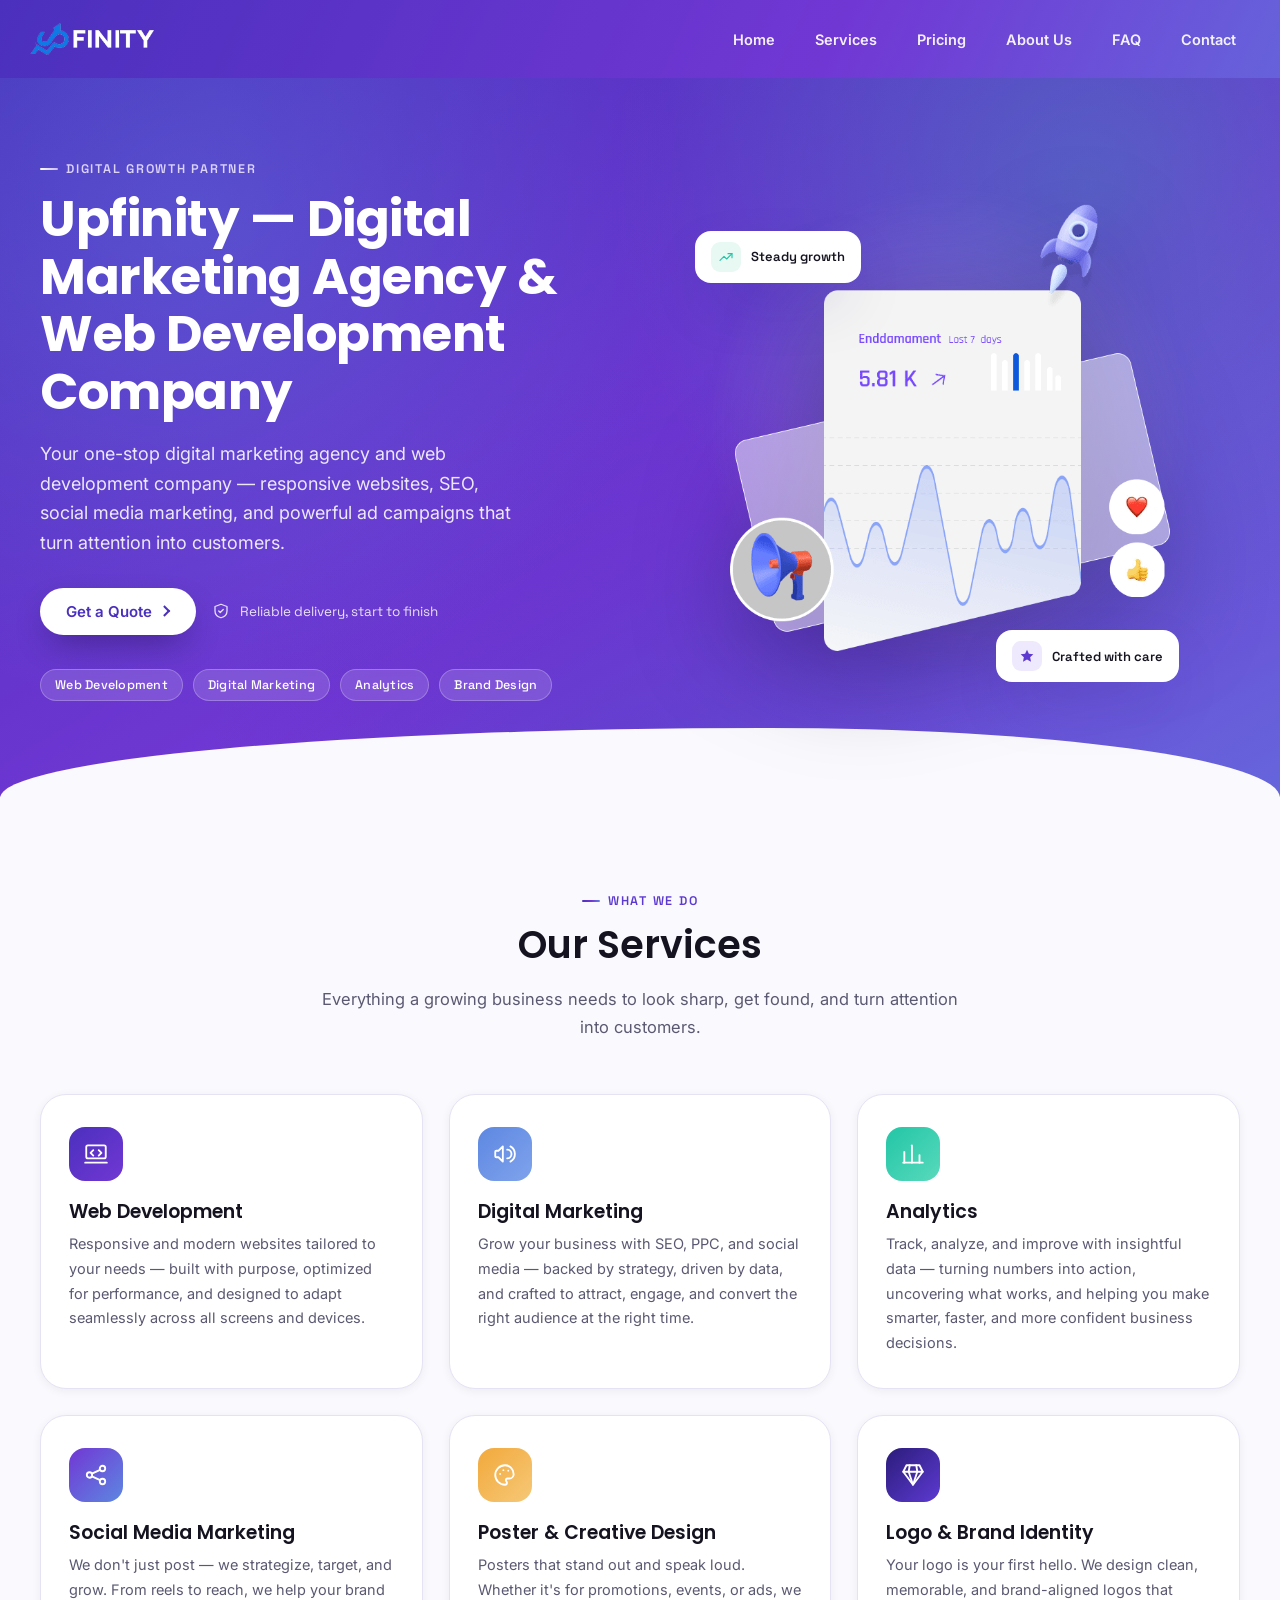
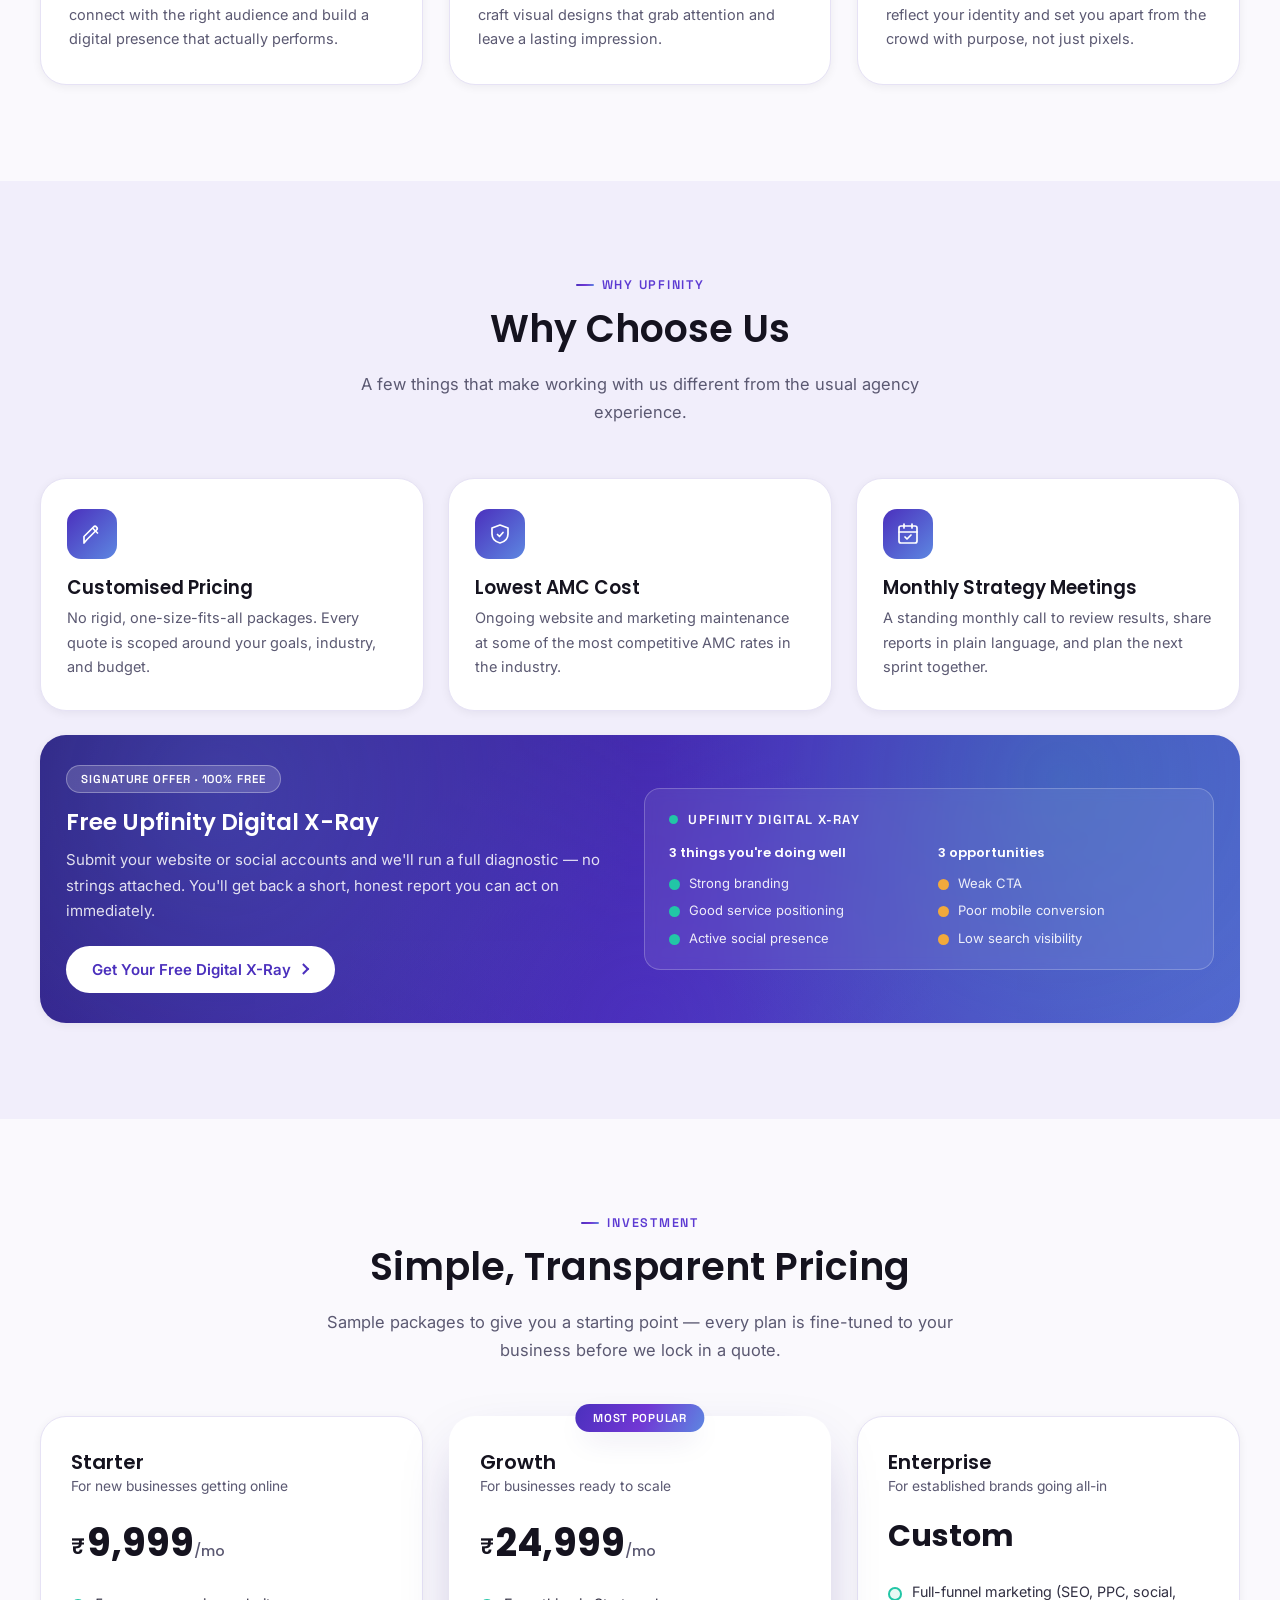
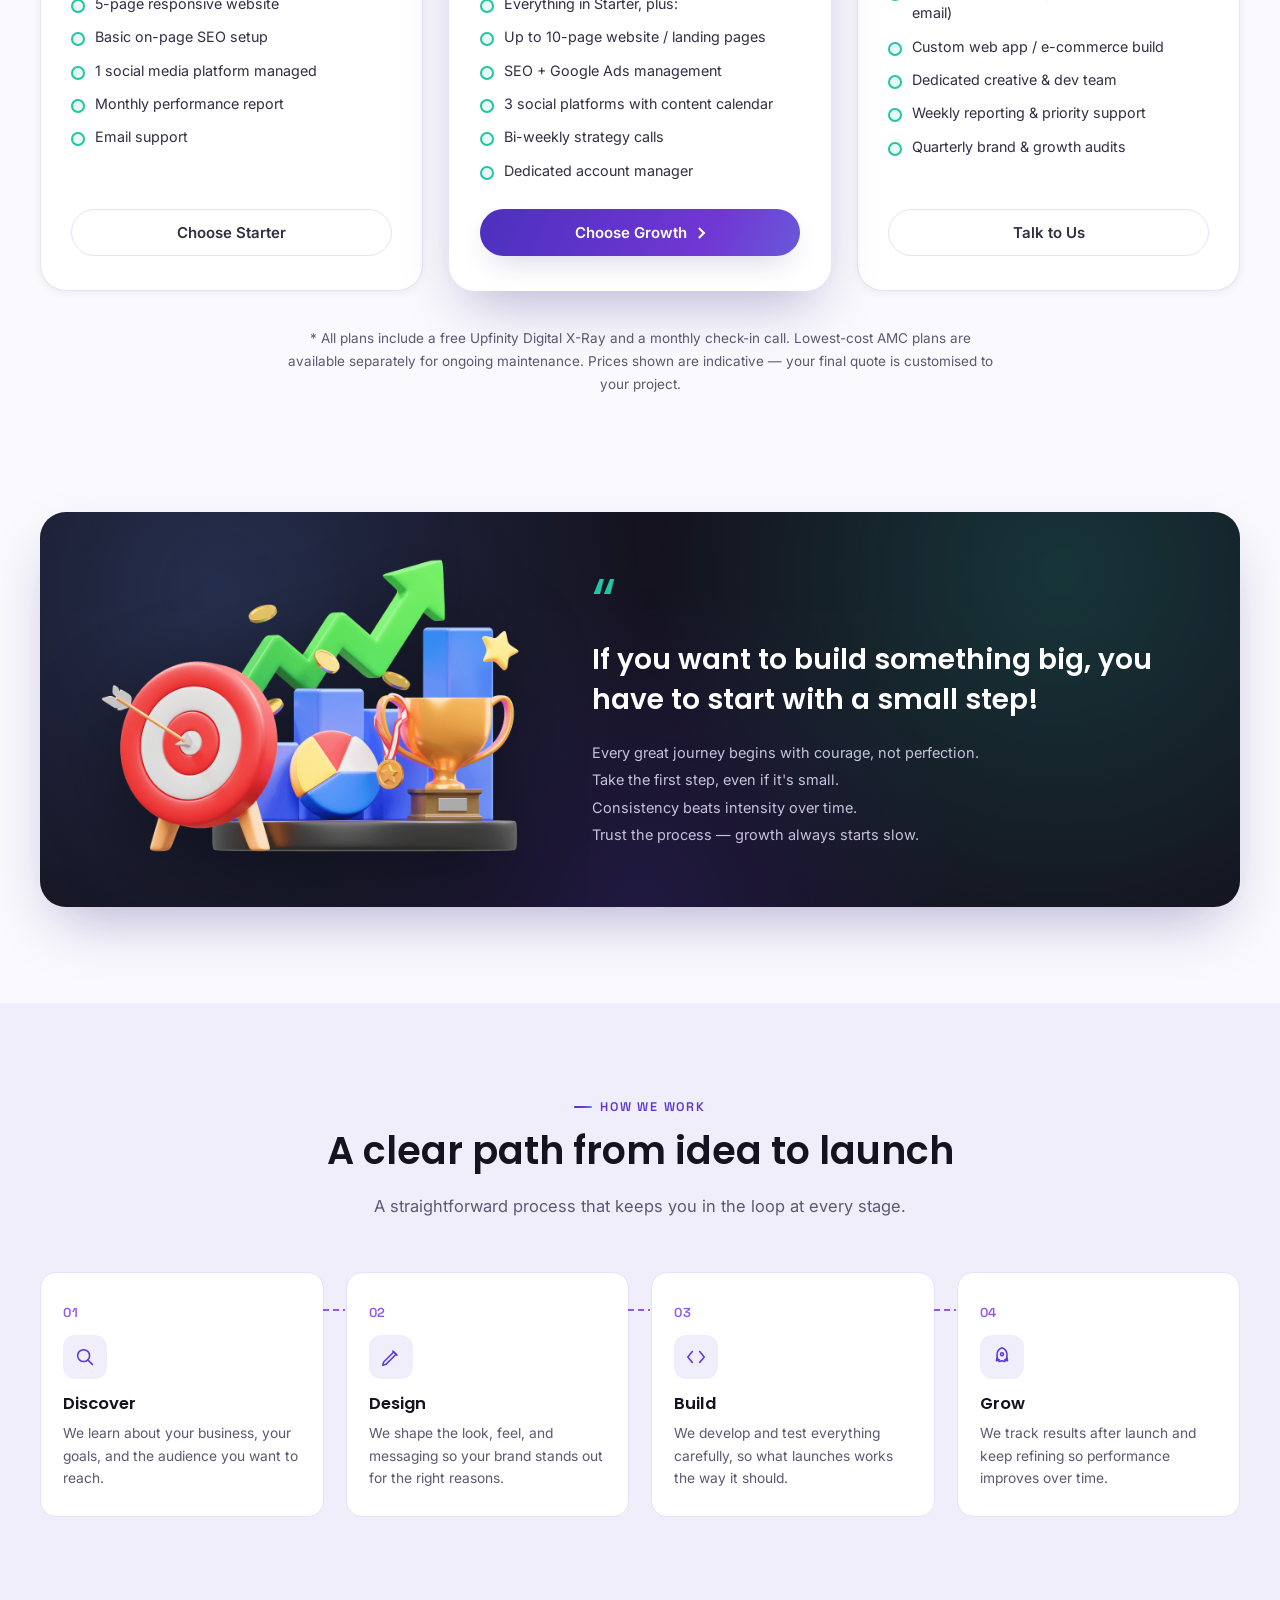
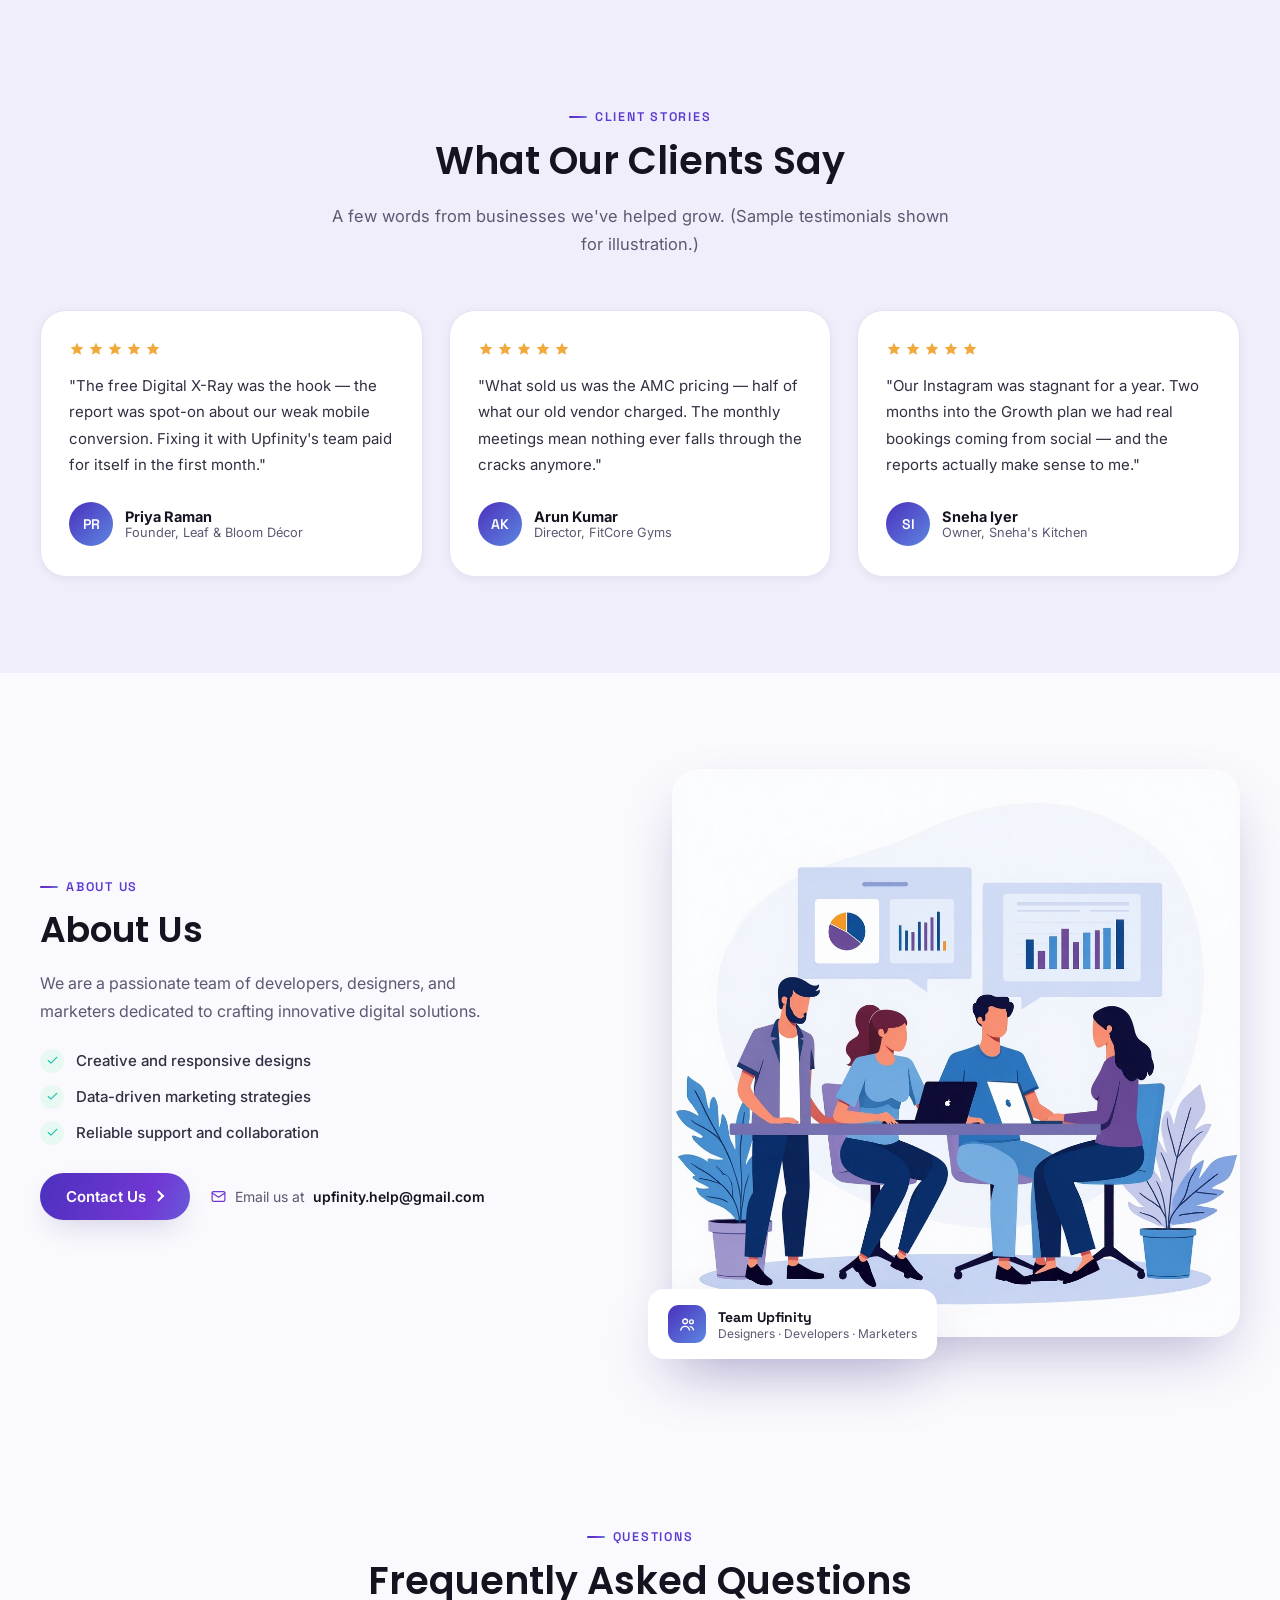
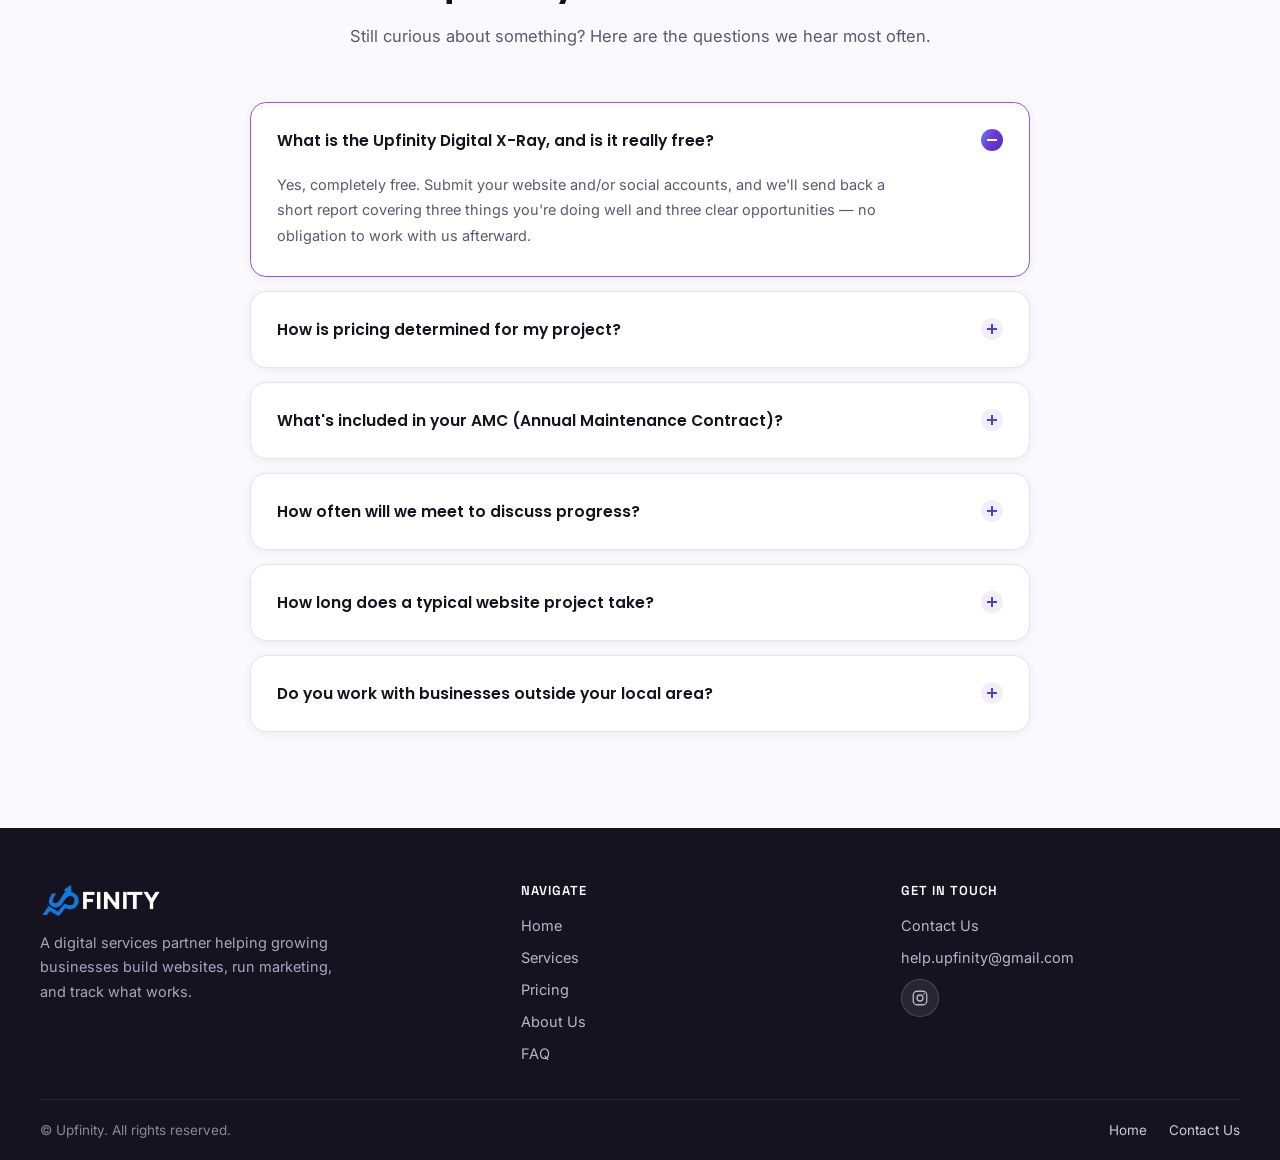
==== commit ca371c87: "Update index.html" ====
--- a/index.html
+++ b/index.html
@@ -645,7 +645,7 @@
           <h4>Get in touch</h4>
           <ul>
             <li><a href="contact.html">Contact Us</a></li>
-            <li><a href="mailto:upfinity.help@gmail.com">upfinity.help@gmail.com</a></li>
+            <li><a href="mailto:upfinity.help@gmail.com">help.upfinity@gmail.com</a></li>
             <li>
               <a class="social-btn" href="https://www.instagram.com/upfinity_team/" target="_blank" rel="noopener noreferrer" aria-label="Upfinity on Instagram">
                 <svg viewBox="0 0 24 24" fill="none" stroke="currentColor" stroke-width="1.7" stroke-linecap="round" stroke-linejoin="round">
